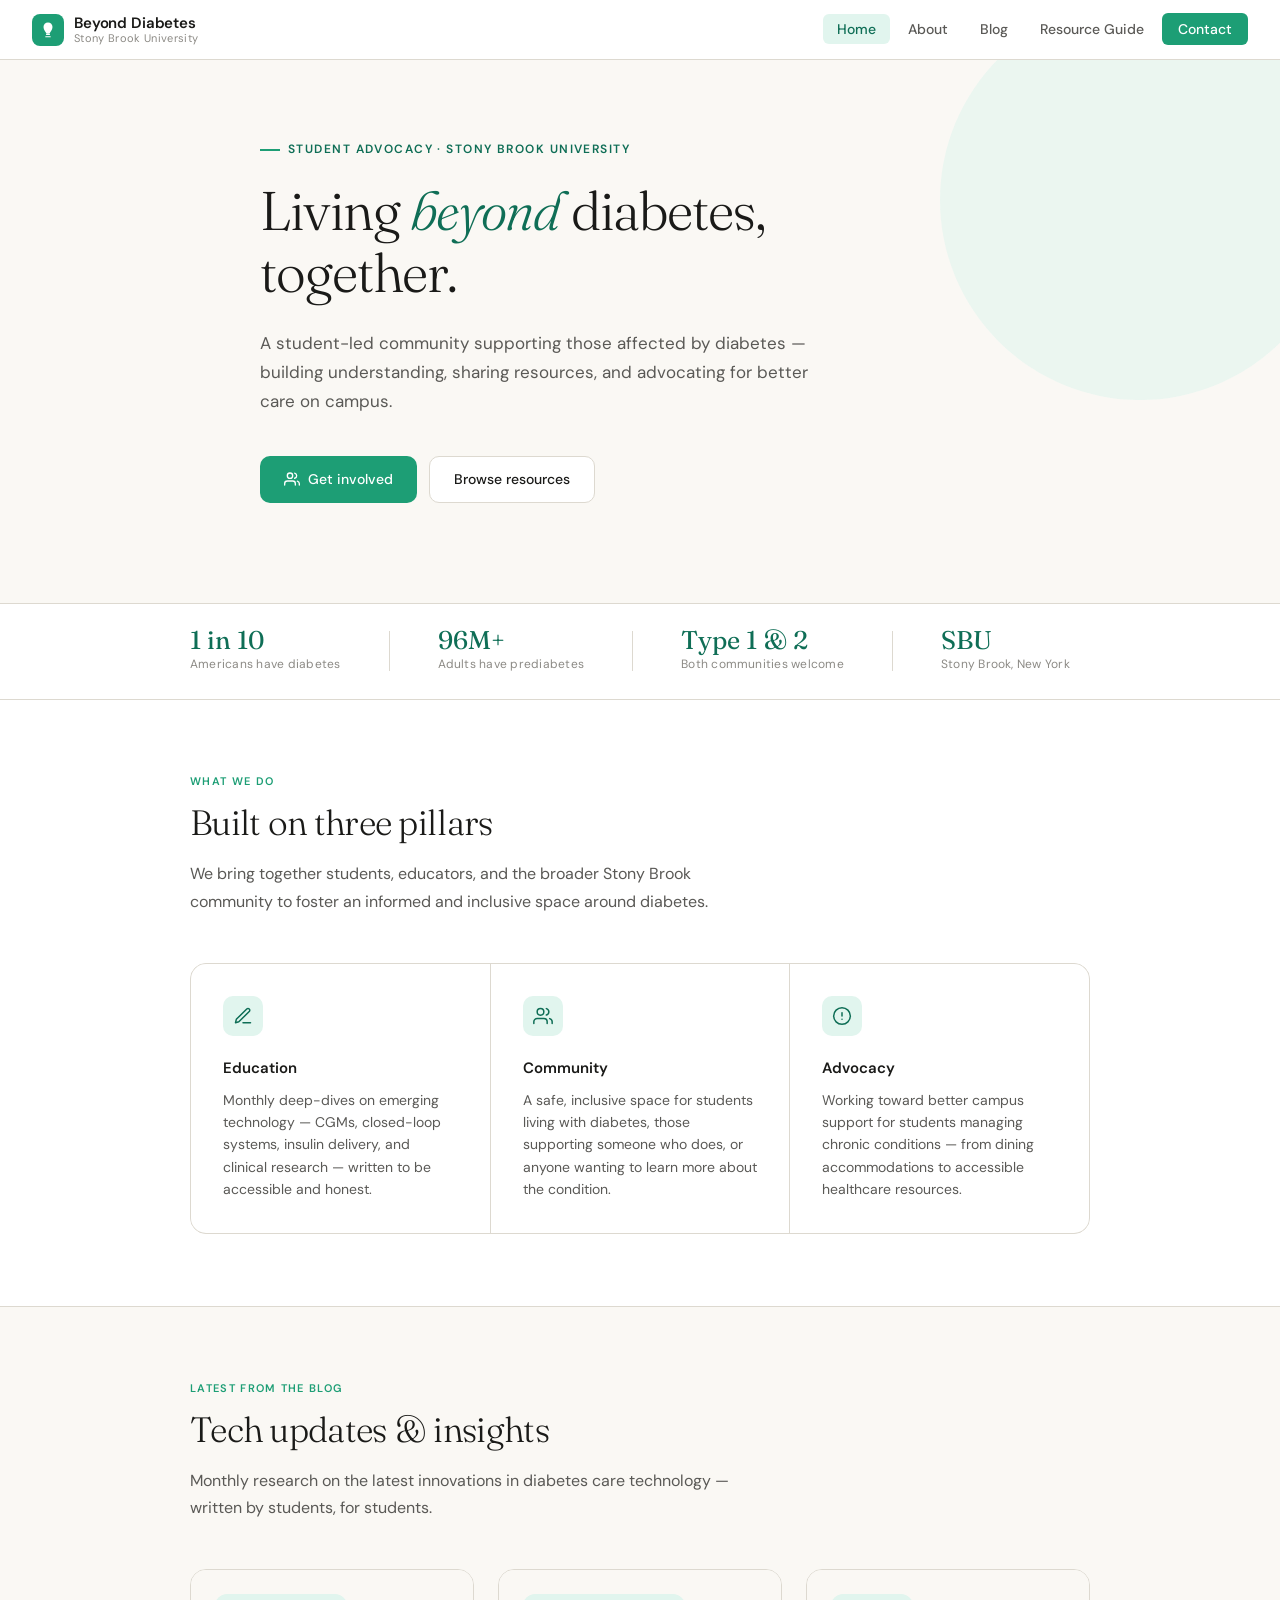
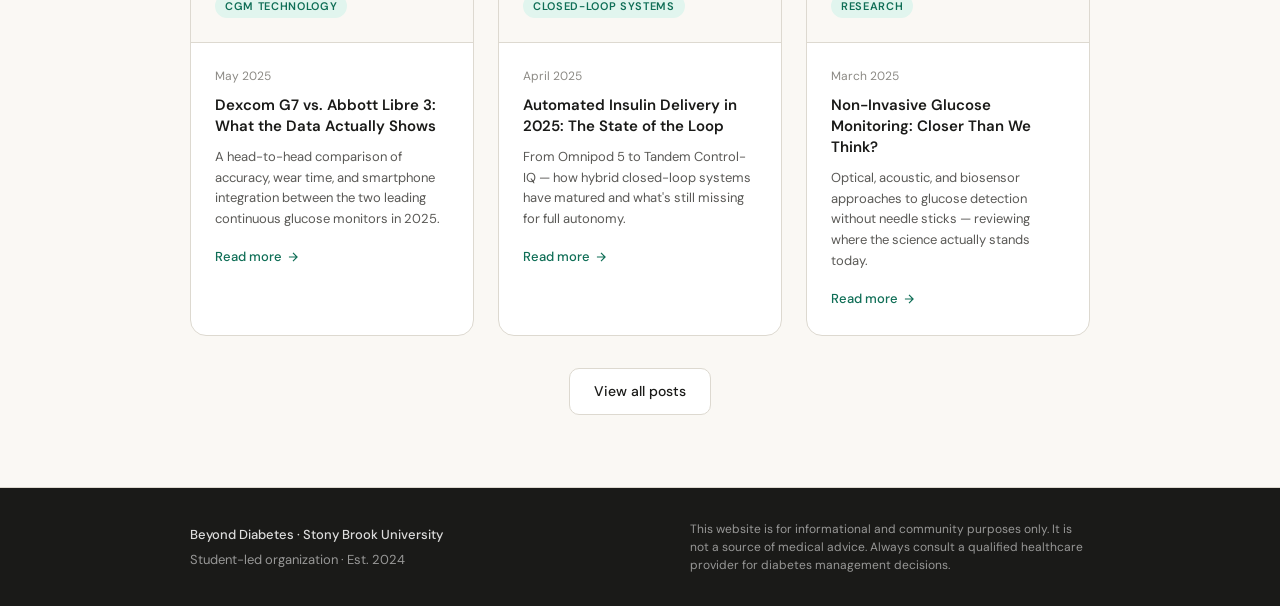
==== index.html @ b074a358 "Add files via upload" ====
<!DOCTYPE html>
<html lang="en">
<head>
<meta charset="UTF-8">
<meta name="viewport" content="width=device-width, initial-scale=1.0">
<title>Beyond Diabetes at Stony Brook University</title>
<link rel="preconnect" href="https://fonts.googleapis.com">
<link rel="preconnect" href="https://fonts.gstatic.com" crossorigin>
<link href="https://fonts.googleapis.com/css2?family=DM+Sans:ital,opsz,wght@0,9..40,300;0,9..40,400;0,9..40,500;0,9..40,600;1,9..40,300&family=Fraunces:ital,opsz,wght@0,9..144,300;0,9..144,400;1,9..144,300&display=swap" rel="stylesheet">
<style>
  *, *::before, *::after { box-sizing: border-box; margin: 0; padding: 0; }

  :root {
    --teal-50: #E1F5EE;
    --teal-100: #9FE1CB;
    --teal-200: #5DCAA5;
    --teal-400: #1D9E75;
    --teal-600: #0F6E56;
    --teal-800: #085041;
    --teal-900: #04342C;

    --sand-50: #FAF8F4;
    --sand-100: #F0EDE7;
    --sand-200: #DDD9D0;
    --sand-400: #B0A99C;
    --sand-700: #6B6660;

    --text-primary: #1A1A18;
    --text-secondary: #5A5956;
    --text-muted: #8C8A85;

    --white: #FFFFFF;
    --radius: 10px;
    --radius-lg: 16px;
  }

  html { scroll-behavior: smooth; }

  body {
    font-family: 'DM Sans', sans-serif;
    font-size: 16px;
    line-height: 1.65;
    color: var(--text-primary);
    background: var(--white);
    -webkit-font-smoothing: antialiased;
  }

  /* NAV */
  nav {
    position: sticky;
    top: 0;
    z-index: 100;
    background: rgba(255,255,255,0.96);
    backdrop-filter: blur(8px);
    border-bottom: 1px solid var(--sand-200);
    padding: 0 2rem;
    display: flex;
    align-items: center;
    justify-content: space-between;
    height: 60px;
  }

  .nav-brand {
    display: flex;
    align-items: center;
    gap: 10px;
    text-decoration: none;
    color: var(--text-primary);
  }

  .nav-logo {
    width: 32px;
    height: 32px;
    background: var(--teal-400);
    border-radius: 8px;
    display: flex;
    align-items: center;
    justify-content: center;
  }

  .nav-logo svg { width: 18px; height: 18px; fill: white; }

  .nav-name {
    font-size: 15px;
    font-weight: 600;
    letter-spacing: -0.01em;
    line-height: 1.2;
  }

  .nav-name span {
    display: block;
    font-size: 11px;
    font-weight: 400;
    color: var(--text-muted);
    letter-spacing: 0.03em;
  }

  .nav-links {
    display: flex;
    align-items: center;
    gap: 0.25rem;
    list-style: none;
  }

  .nav-links a {
    text-decoration: none;
    color: var(--text-secondary);
    font-size: 14px;
    font-weight: 500;
    padding: 6px 14px;
    border-radius: 6px;
    transition: all 0.15s;
  }

  .nav-links a:hover { background: var(--sand-100); color: var(--text-primary); }
  .nav-links a.active { color: var(--teal-600); background: var(--teal-50); }

  .nav-cta {
    background: var(--teal-400) !important;
    color: white !important;
    padding: 7px 16px !important;
  }
  .nav-cta:hover { background: var(--teal-600) !important; }

  /* PAGES */
  .page { display: none; }
  .page.active { display: block; }

  /* HERO */
  .hero {
    background: var(--sand-50);
    padding: 80px 2rem 100px;
    border-bottom: 1px solid var(--sand-200);
    position: relative;
    overflow: hidden;
  }

  .hero::before {
    content: '';
    position: absolute;
    top: -60px; right: -60px;
    width: 400px; height: 400px;
    background: var(--teal-50);
    border-radius: 50%;
    opacity: 0.6;
  }

  .hero-inner {
    max-width: 760px;
    margin: 0 auto;
    position: relative;
  }

  .hero-eyebrow {
    font-size: 12px;
    font-weight: 600;
    letter-spacing: 0.12em;
    text-transform: uppercase;
    color: var(--teal-600);
    margin-bottom: 1.25rem;
    display: flex;
    align-items: center;
    gap: 8px;
  }

  .hero-eyebrow::before {
    content: '';
    display: inline-block;
    width: 20px; height: 2px;
    background: var(--teal-400);
  }

  .hero h1 {
    font-family: 'Fraunces', serif;
    font-size: clamp(2.2rem, 5vw, 3.4rem);
    font-weight: 300;
    line-height: 1.15;
    letter-spacing: -0.02em;
    color: var(--text-primary);
    margin-bottom: 1.5rem;
  }

  .hero h1 em {
    font-style: italic;
    color: var(--teal-600);
  }

  .hero-desc {
    font-size: 17px;
    color: var(--text-secondary);
    max-width: 560px;
    line-height: 1.7;
    margin-bottom: 2.5rem;
  }

  .hero-actions {
    display: flex;
    gap: 12px;
    flex-wrap: wrap;
  }

  .btn {
    display: inline-flex;
    align-items: center;
    gap: 8px;
    padding: 11px 24px;
    border-radius: var(--radius);
    font-size: 14px;
    font-weight: 500;
    cursor: pointer;
    text-decoration: none;
    border: none;
    transition: all 0.15s;
    font-family: inherit;
  }

  .btn-primary {
    background: var(--teal-400);
    color: white;
  }
  .btn-primary:hover { background: var(--teal-600); }

  .btn-secondary {
    background: white;
    color: var(--text-primary);
    border: 1px solid var(--sand-200);
  }
  .btn-secondary:hover { border-color: var(--sand-400); }

  /* STATS BAR */
  .stats-bar {
    border-bottom: 1px solid var(--sand-200);
    padding: 1.5rem 2rem;
  }

  .stats-inner {
    max-width: 900px;
    margin: 0 auto;
    display: flex;
    gap: 3rem;
    align-items: center;
    flex-wrap: wrap;
  }

  .stat-item {}
  .stat-num {
    font-family: 'Fraunces', serif;
    font-size: 1.6rem;
    font-weight: 400;
    color: var(--teal-600);
    line-height: 1;
    margin-bottom: 2px;
  }
  .stat-label { font-size: 12px; color: var(--text-muted); letter-spacing: 0.02em; }

  .stats-divider { width: 1px; height: 40px; background: var(--sand-200); }

  /* SECTIONS */
  section { padding: 72px 2rem; }
  .section-inner { max-width: 900px; margin: 0 auto; }

  .section-label {
    font-size: 11px;
    font-weight: 600;
    letter-spacing: 0.12em;
    text-transform: uppercase;
    color: var(--teal-400);
    margin-bottom: 0.75rem;
  }

  .section-title {
    font-family: 'Fraunces', serif;
    font-size: clamp(1.6rem, 3.5vw, 2.2rem);
    font-weight: 300;
    line-height: 1.2;
    letter-spacing: -0.02em;
    margin-bottom: 1rem;
    color: var(--text-primary);
  }

  .section-desc {
    font-size: 16px;
    color: var(--text-secondary);
    max-width: 560px;
    line-height: 1.7;
    margin-bottom: 3rem;
  }

  /* MISSION CARDS */
  .pillars-grid {
    display: grid;
    grid-template-columns: repeat(auto-fit, minmax(240px, 1fr));
    gap: 1px;
    background: var(--sand-200);
    border: 1px solid var(--sand-200);
    border-radius: var(--radius-lg);
    overflow: hidden;
  }

  .pillar-card {
    background: white;
    padding: 2rem;
  }

  .pillar-icon {
    width: 40px; height: 40px;
    background: var(--teal-50);
    border-radius: 10px;
    display: flex; align-items: center; justify-content: center;
    margin-bottom: 1.25rem;
  }

  .pillar-icon svg { width: 20px; height: 20px; stroke: var(--teal-600); fill: none; stroke-width: 1.8; stroke-linecap: round; stroke-linejoin: round; }

  .pillar-title { font-weight: 600; font-size: 15px; margin-bottom: 0.5rem; }
  .pillar-desc { font-size: 14px; color: var(--text-secondary); line-height: 1.6; }

  /* BLOG SECTION */
  .blog-grid {
    display: grid;
    grid-template-columns: repeat(auto-fit, minmax(280px, 1fr));
    gap: 1.5rem;
  }

  .blog-card {
    background: white;
    border: 1px solid var(--sand-200);
    border-radius: var(--radius-lg);
    overflow: hidden;
    cursor: pointer;
    transition: border-color 0.15s, box-shadow 0.15s;
    text-decoration: none;
    color: inherit;
    display: block;
  }

  .blog-card:hover {
    border-color: var(--teal-200);
    box-shadow: 0 4px 20px rgba(15,110,86,0.08);
  }

  .blog-card-header {
    background: var(--sand-50);
    padding: 1.5rem;
    border-bottom: 1px solid var(--sand-200);
    display: flex;
    align-items: flex-start;
    gap: 12px;
  }

  .blog-tag {
    display: inline-block;
    font-size: 11px;
    font-weight: 600;
    letter-spacing: 0.06em;
    text-transform: uppercase;
    background: var(--teal-50);
    color: var(--teal-600);
    padding: 3px 10px;
    border-radius: 20px;
  }

  .blog-card-body { padding: 1.5rem; }
  .blog-date { font-size: 12px; color: var(--text-muted); margin-bottom: 0.5rem; }
  .blog-title { font-weight: 600; font-size: 15px; line-height: 1.4; margin-bottom: 0.6rem; }
  .blog-excerpt { font-size: 13px; color: var(--text-secondary); line-height: 1.6; }

  .blog-read-more {
    display: inline-flex;
    align-items: center;
    gap: 4px;
    font-size: 13px;
    font-weight: 500;
    color: var(--teal-600);
    margin-top: 1rem;
    text-decoration: none;
  }

  .blog-read-more svg { width: 14px; height: 14px; stroke: currentColor; fill: none; stroke-width: 2; transition: transform 0.15s; }
  .blog-card:hover .blog-read-more svg { transform: translateX(3px); }

  /* RESOURCE GUIDE */
  .guide-intro {
    background: var(--teal-50);
    border: 1px solid var(--teal-100);
    border-radius: var(--radius-lg);
    padding: 1.5rem 2rem;
    margin-bottom: 2.5rem;
    display: flex;
    align-items: flex-start;
    gap: 1rem;
  }

  .guide-intro-icon {
    width: 36px; height: 36px; flex-shrink: 0;
    background: var(--teal-400);
    border-radius: 8px;
    display: flex; align-items: center; justify-content: center;
  }
  .guide-intro-icon svg { width: 18px; height: 18px; stroke: white; fill: none; stroke-width: 2; stroke-linecap: round; stroke-linejoin: round; }

  .guide-intro p { font-size: 14px; color: var(--teal-800); line-height: 1.6; }
  .guide-intro strong { font-weight: 600; }

  .guide-category { margin-bottom: 3rem; }

  .guide-cat-header {
    display: flex;
    align-items: center;
    gap: 12px;
    margin-bottom: 1.25rem;
    padding-bottom: 0.75rem;
    border-bottom: 2px solid var(--sand-100);
  }

  .guide-cat-badge {
    font-size: 11px;
    font-weight: 700;
    letter-spacing: 0.1em;
    text-transform: uppercase;
    background: var(--text-primary);
    color: white;
    padding: 4px 12px;
    border-radius: 20px;
  }

  .guide-cat-title { font-size: 18px; font-weight: 600; }

  .guide-items {
    display: grid;
    grid-template-columns: repeat(auto-fit, minmax(260px, 1fr));
    gap: 1rem;
  }

  .guide-item {
    border: 1px solid var(--sand-200);
    border-radius: var(--radius-lg);
    padding: 1.25rem 1.5rem;
    background: white;
    transition: border-color 0.15s, box-shadow 0.15s;
  }

  .guide-item:hover {
    border-color: var(--teal-200);
    box-shadow: 0 2px 12px rgba(15,110,86,0.07);
  }

  .guide-item-brand {
    font-size: 11px;
    font-weight: 600;
    letter-spacing: 0.08em;
    text-transform: uppercase;
    color: var(--text-muted);
    margin-bottom: 4px;
  }

  .guide-item-model { font-weight: 600; font-size: 15px; margin-bottom: 0.5rem; }
  .guide-item-desc { font-size: 13px; color: var(--text-secondary); line-height: 1.6; margin-bottom: 1rem; }

  .guide-item-link {
    display: inline-flex;
    align-items: center;
    gap: 5px;
    font-size: 13px;
    font-weight: 500;
    color: var(--teal-600);
    text-decoration: none;
    border: 1px solid var(--teal-100);
    background: var(--teal-50);
    padding: 5px 12px;
    border-radius: 6px;
    transition: background 0.15s, border-color 0.15s;
  }

  .guide-item-link:hover { background: var(--teal-100); border-color: var(--teal-200); }
  .guide-item-link svg { width: 12px; height: 12px; stroke: currentColor; fill: none; stroke-width: 2.5; }

  /* ABOUT */
  .about-grid {
    display: grid;
    grid-template-columns: 1fr 1fr;
    gap: 4rem;
    align-items: start;
  }

  @media (max-width: 680px) {
    .about-grid { grid-template-columns: 1fr; gap: 2rem; }
    .stats-inner { gap: 1.5rem; }
    .stats-divider { display: none; }
    .nav-links { display: none; }
    .hero { padding: 48px 1.25rem 64px; }
    section { padding: 48px 1.25rem; }
  }

  .about-text p { font-size: 15px; color: var(--text-secondary); line-height: 1.75; margin-bottom: 1.25rem; }
  .about-text p:last-child { margin-bottom: 0; }

  .team-card {
    display: flex;
    align-items: center;
    gap: 14px;
    padding: 1rem 1.25rem;
    border: 1px solid var(--sand-200);
    border-radius: var(--radius);
    margin-bottom: 0.75rem;
    background: white;
  }

  .team-avatar {
    width: 42px; height: 42px; flex-shrink: 0;
    background: var(--teal-50);
    border-radius: 50%;
    display: flex; align-items: center; justify-content: center;
    font-weight: 600; font-size: 14px;
    color: var(--teal-600);
  }

  .team-name { font-weight: 600; font-size: 14px; }
  .team-role { font-size: 12px; color: var(--text-muted); }

  /* CONTACT */
  .contact-section { background: var(--sand-50); border-top: 1px solid var(--sand-200); }

  .contact-grid {
    display: grid;
    grid-template-columns: 1fr 1fr;
    gap: 4rem;
    align-items: start;
  }

  @media (max-width: 680px) { .contact-grid { grid-template-columns: 1fr; gap: 2rem; } }

  .contact-form-group { margin-bottom: 1rem; }
  .contact-label { display: block; font-size: 13px; font-weight: 500; margin-bottom: 6px; color: var(--text-secondary); }

  .contact-input, .contact-textarea {
    width: 100%;
    padding: 10px 14px;
    border: 1px solid var(--sand-200);
    border-radius: var(--radius);
    font-size: 14px;
    font-family: inherit;
    background: white;
    color: var(--text-primary);
    transition: border-color 0.15s;
    outline: none;
  }

  .contact-input:focus, .contact-textarea:focus { border-color: var(--teal-400); box-shadow: 0 0 0 3px rgba(29,158,117,0.1); }
  .contact-textarea { resize: vertical; min-height: 120px; line-height: 1.6; }

  .contact-info-item {
    display: flex;
    align-items: flex-start;
    gap: 12px;
    margin-bottom: 1.5rem;
  }

  .contact-info-icon {
    width: 36px; height: 36px; flex-shrink: 0;
    background: var(--teal-50);
    border-radius: 8px;
    display: flex; align-items: center; justify-content: center;
  }
  .contact-info-icon svg { width: 16px; height: 16px; stroke: var(--teal-600); fill: none; stroke-width: 2; stroke-linecap: round; stroke-linejoin: round; }

  .contact-info-label { font-size: 11px; font-weight: 600; letter-spacing: 0.06em; text-transform: uppercase; color: var(--text-muted); margin-bottom: 2px; }
  .contact-info-val { font-size: 14px; color: var(--text-primary); font-weight: 500; }

  /* FOOTER */
  footer {
    background: var(--text-primary);
    color: rgba(255,255,255,0.55);
    padding: 2rem;
    font-size: 13px;
  }

  .footer-inner {
    max-width: 900px;
    margin: 0 auto;
    display: flex;
    justify-content: space-between;
    align-items: center;
    flex-wrap: wrap;
    gap: 1rem;
  }

  .footer-brand { color: rgba(255,255,255,0.85); font-weight: 500; }
  .footer-disclaimer { font-size: 12px; max-width: 400px; line-height: 1.5; }

  /* BLOG POST VIEW */
  .blog-post-view { display: none; }
  .blog-post-view.active { display: block; }

  .post-header {
    background: var(--sand-50);
    padding: 60px 2rem;
    border-bottom: 1px solid var(--sand-200);
  }

  .post-header-inner { max-width: 760px; margin: 0 auto; }

  .post-back {
    display: inline-flex;
    align-items: center;
    gap: 6px;
    font-size: 13px;
    color: var(--text-muted);
    text-decoration: none;
    margin-bottom: 1.5rem;
    cursor: pointer;
    background: none;
    border: none;
    font-family: inherit;
  }
  .post-back:hover { color: var(--teal-600); }
  .post-back svg { width: 14px; height: 14px; stroke: currentColor; fill: none; stroke-width: 2; }

  .post-meta { display: flex; align-items: center; gap: 12px; margin-bottom: 1rem; flex-wrap: wrap; }

  .post-title {
    font-family: 'Fraunces', serif;
    font-size: clamp(1.8rem, 4vw, 2.6rem);
    font-weight: 300;
    line-height: 1.2;
    letter-spacing: -0.02em;
    margin-bottom: 1rem;
  }

  .post-author {
    font-size: 14px;
    color: var(--text-secondary);
  }

  .post-body {
    max-width: 760px;
    margin: 0 auto;
    padding: 3rem 2rem 5rem;
  }

  .post-body h2 {
    font-family: 'Fraunces', serif;
    font-size: 1.5rem;
    font-weight: 300;
    margin: 2.5rem 0 0.75rem;
    letter-spacing: -0.01em;
    color: var(--text-primary);
  }

  .post-body p {
    font-size: 16px;
    color: var(--text-secondary);
    line-height: 1.8;
    margin-bottom: 1.25rem;
  }

  .post-body ul {
    margin: 0 0 1.25rem 1.5rem;
  }

  .post-body li {
    font-size: 16px;
    color: var(--text-secondary);
    line-height: 1.8;
    margin-bottom: 0.4rem;
  }

  .post-callout {
    background: var(--teal-50);
    border-left: 3px solid var(--teal-400);
    border-radius: 0 var(--radius) var(--radius) 0;
    padding: 1rem 1.5rem;
    margin: 1.5rem 0;
    font-size: 15px;
    color: var(--teal-800);
    line-height: 1.65;
  }

  /* Utility */
  .sr-only { position: absolute; width: 1px; height: 1px; overflow: hidden; clip: rect(0,0,0,0); }
</style>
</head>
<body>

<nav>
  <a class="nav-brand" href="#" onclick="navigate('home')">
    <div class="nav-logo">
      <svg viewBox="0 0 24 24" xmlns="http://www.w3.org/2000/svg"><path d="M12 2C8.5 2 6 4.5 6 8c0 4 3 6 4 9h4c1-3 4-5 4-9 0-3.5-2.5-6-6-6z"/><path d="M9 21h6M10 18h4" style="fill:none;stroke:white;stroke-width:1.5;stroke-linecap:round"/></svg>
    </div>
    <div class="nav-name">
      Beyond Diabetes
      <span>Stony Brook University</span>
    </div>
  </a>
  <ul class="nav-links">
    <li><a href="#" onclick="navigate('home')" id="nav-home" class="active">Home</a></li>
    <li><a href="#" onclick="navigate('about')" id="nav-about">About</a></li>
    <li><a href="#" onclick="navigate('blog')" id="nav-blog">Blog</a></li>
    <li><a href="#" onclick="navigate('resources')" id="nav-resources">Resource Guide</a></li>
    <li><a href="#" onclick="navigate('contact')" id="nav-contact" class="nav-cta">Contact</a></li>
  </ul>
</nav>

<!-- HOME PAGE -->
<div id="page-home" class="page active">

  <div class="hero">
    <div class="hero-inner">
      <div class="hero-eyebrow">Student Advocacy · Stony Brook University</div>
      <h1>Living <em>beyond</em> diabetes,<br>together.</h1>
      <p class="hero-desc">A student-led community supporting those affected by diabetes — building understanding, sharing resources, and advocating for better care on campus.</p>
      <div class="hero-actions">
        <a class="btn btn-primary" href="#" onclick="navigate('about')">
          <svg width="16" height="16" viewBox="0 0 24 24" fill="none" stroke="currentColor" stroke-width="2" stroke-linecap="round" stroke-linejoin="round"><path d="M17 21v-2a4 4 0 0 0-4-4H5a4 4 0 0 0-4 4v2"/><circle cx="9" cy="7" r="4"/><path d="M23 21v-2a4 4 0 0 0-3-3.87"/><path d="M16 3.13a4 4 0 0 1 0 7.75"/></svg>
          Get involved
        </a>
        <a class="btn btn-secondary" href="#" onclick="navigate('resources')">
          Browse resources
        </a>
      </div>
    </div>
  </div>

  <div class="stats-bar">
    <div class="stats-inner">
      <div class="stat-item">
        <div class="stat-num">1 in 10</div>
        <div class="stat-label">Americans have diabetes</div>
      </div>
      <div class="stats-divider"></div>
      <div class="stat-item">
        <div class="stat-num">96M+</div>
        <div class="stat-label">Adults have prediabetes</div>
      </div>
      <div class="stats-divider"></div>
      <div class="stat-item">
        <div class="stat-num">Type 1 & 2</div>
        <div class="stat-label">Both communities welcome</div>
      </div>
      <div class="stats-divider"></div>
      <div class="stat-item">
        <div class="stat-num">SBU</div>
        <div class="stat-label">Stony Brook, New York</div>
      </div>
    </div>
  </div>

  <section>
    <div class="section-inner">
      <div class="section-label">What we do</div>
      <h2 class="section-title">Built on three pillars</h2>
      <p class="section-desc">We bring together students, educators, and the broader Stony Brook community to foster an informed and inclusive space around diabetes.</p>

      <div class="pillars-grid">
        <div class="pillar-card">
          <div class="pillar-icon">
            <svg viewBox="0 0 24 24"><path d="M12 20h9"/><path d="M16.5 3.5a2.121 2.121 0 013 3L7 19l-4 1 1-4L16.5 3.5z"/></svg>
          </div>
          <div class="pillar-title">Education</div>
          <div class="pillar-desc">Monthly deep-dives on emerging technology — CGMs, closed-loop systems, insulin delivery, and clinical research — written to be accessible and honest.</div>
        </div>
        <div class="pillar-card">
          <div class="pillar-icon">
            <svg viewBox="0 0 24 24"><path d="M17 21v-2a4 4 0 0 0-4-4H5a4 4 0 0 0-4 4v2"/><circle cx="9" cy="7" r="4"/><path d="M23 21v-2a4 4 0 0 0-3-3.87"/><path d="M16 3.13a4 4 0 0 1 0 7.75"/></svg>
          </div>
          <div class="pillar-title">Community</div>
          <div class="pillar-desc">A safe, inclusive space for students living with diabetes, those supporting someone who does, or anyone wanting to learn more about the condition.</div>
        </div>
        <div class="pillar-card">
          <div class="pillar-icon">
            <svg viewBox="0 0 24 24"><circle cx="12" cy="12" r="10"/><line x1="12" y1="8" x2="12" y2="12"/><line x1="12" y1="16" x2="12.01" y2="16"/></svg>
          </div>
          <div class="pillar-title">Advocacy</div>
          <div class="pillar-desc">Working toward better campus support for students managing chronic conditions — from dining accommodations to accessible healthcare resources.</div>
        </div>
      </div>
    </div>
  </section>

  <section style="background: var(--sand-50); border-top: 1px solid var(--sand-200); border-bottom: 1px solid var(--sand-200);">
    <div class="section-inner">
      <div class="section-label">Latest from the blog</div>
      <h2 class="section-title">Tech updates &amp; insights</h2>
      <p class="section-desc">Monthly research on the latest innovations in diabetes care technology — written by students, for students.</p>

      <div class="blog-grid">
        <a class="blog-card" href="#" onclick="openPost('post-1')">
          <div class="blog-card-header">
            <span class="blog-tag">CGM Technology</span>
          </div>
          <div class="blog-card-body">
            <div class="blog-date">May 2025</div>
            <div class="blog-title">Dexcom G7 vs. Abbott Libre 3: What the Data Actually Shows</div>
            <div class="blog-excerpt">A head-to-head comparison of accuracy, wear time, and smartphone integration between the two leading continuous glucose monitors in 2025.</div>
            <div class="blog-read-more">
              Read more
              <svg viewBox="0 0 24 24"><path d="M5 12h14M12 5l7 7-7 7"/></svg>
            </div>
          </div>
        </a>
        <a class="blog-card" href="#" onclick="openPost('post-2')">
          <div class="blog-card-header">
            <span class="blog-tag">Closed-Loop Systems</span>
          </div>
          <div class="blog-card-body">
            <div class="blog-date">April 2025</div>
            <div class="blog-title">Automated Insulin Delivery in 2025: The State of the Loop</div>
            <div class="blog-excerpt">From Omnipod 5 to Tandem Control-IQ — how hybrid closed-loop systems have matured and what's still missing for full autonomy.</div>
            <div class="blog-read-more">
              Read more
              <svg viewBox="0 0 24 24"><path d="M5 12h14M12 5l7 7-7 7"/></svg>
            </div>
          </div>
        </a>
        <a class="blog-card" href="#" onclick="openPost('post-3')">
          <div class="blog-card-header">
            <span class="blog-tag">Research</span>
          </div>
          <div class="blog-card-body">
            <div class="blog-date">March 2025</div>
            <div class="blog-title">Non-Invasive Glucose Monitoring: Closer Than We Think?</div>
            <div class="blog-excerpt">Optical, acoustic, and biosensor approaches to glucose detection without needle sticks — reviewing where the science actually stands today.</div>
            <div class="blog-read-more">
              Read more
              <svg viewBox="0 0 24 24"><path d="M5 12h14M12 5l7 7-7 7"/></svg>
            </div>
          </div>
        </a>
      </div>

      <div style="margin-top: 2rem; text-align: center;">
        <a class="btn btn-secondary" href="#" onclick="navigate('blog')">View all posts</a>
      </div>
    </div>
  </section>

</div>

<!-- ABOUT PAGE -->
<div id="page-about" class="page">
  <div class="hero" style="padding: 60px 2rem 72px;">
    <div class="hero-inner">
      <div class="hero-eyebrow">Our story</div>
      <h1>More than a club —<br>a <em>community</em>.</h1>
    </div>
  </div>
  <section>
    <div class="section-inner">
      <div class="about-grid">
        <div class="about-text">
          <div class="section-label">Mission</div>
          <h2 class="section-title" style="margin-bottom: 1.5rem;">Who we are</h2>
          <p>Beyond Diabetes at Stony Brook University is a student-led organization that creates an inclusive and educational community for students affected by diabetes, as well as those interested in understanding and supporting individuals living with the condition.</p>
          <p>We believe that managing a chronic condition shouldn't mean navigating it alone. Our organization bridges the gap between medical complexity and daily student life — offering peer support, educational programming, and a resource network built specifically for the Stony Brook community.</p>
          <p>Our Digital Infrastructure team publishes monthly research on advancements in diabetes technology — from continuous glucose monitors and insulin pumps to closed-loop systems and emerging non-invasive solutions — to keep our members informed about the tools that may meaningfully affect their lives.</p>
        </div>
        <div>
          <div class="section-label" style="margin-bottom: 1rem;">Leadership</div>
          <div class="team-card">
            <div class="team-avatar">BD</div>
            <div>
              <div class="team-name">Executive Board</div>
              <div class="team-role">President · Vice President · Secretary</div>
            </div>
          </div>
          <div class="team-card">
            <div class="team-avatar" style="background: var(--sand-100); color: var(--text-primary);">OC</div>
            <div>
              <div class="team-name">Outreach & Events</div>
              <div class="team-role">Campus programs, awareness campaigns</div>
            </div>
          </div>
          <div class="team-card">
            <div class="team-avatar" style="background: var(--teal-50); color: var(--teal-600);">DI</div>
            <div>
              <div class="team-name">Digital Infrastructure</div>
              <div class="team-role">Website, tech research, monthly blog</div>
            </div>
          </div>
          <div class="team-card">
            <div class="team-avatar" style="background: var(--sand-100); color: var(--text-primary);">AD</div>
            <div>
              <div class="team-name">Advocacy & Policy</div>
              <div class="team-role">Campus health, accessibility, ADA resources</div>
            </div>
          </div>

          <div style="margin-top: 2rem; padding: 1.25rem 1.5rem; background: var(--teal-50); border-radius: var(--radius-lg); border: 1px solid var(--teal-100);">
            <div style="font-weight: 600; font-size: 14px; color: var(--teal-800); margin-bottom: 0.5rem;">Want to join us?</div>
            <p style="font-size: 13px; color: var(--teal-700); line-height: 1.6; margin-bottom: 1rem;">We're open to all students regardless of diabetes status. Find us on SB Engage or reach out directly.</p>
            <a class="btn btn-primary" href="#" onclick="navigate('contact')" style="font-size: 13px; padding: 8px 18px;">Get in touch</a>
          </div>
        </div>
      </div>
    </div>
  </section>
</div>

<!-- BLOG PAGE -->
<div id="page-blog" class="page">
  <div id="blog-list-view">
    <div class="hero" style="padding: 60px 2rem 72px;">
      <div class="hero-inner">
        <div class="hero-eyebrow">Digital Infrastructure · Monthly Research</div>
        <h1>Technology &amp; <em>innovation</em><br>in diabetes care.</h1>
        <p class="hero-desc">In-depth coverage of the devices, software, and science shaping modern diabetes management — published monthly.</p>
      </div>
    </div>
    <section>
      <div class="section-inner">
        <div class="blog-grid" id="full-blog-grid">
          <a class="blog-card" href="#" onclick="openPost('post-1')">
            <div class="blog-card-header"><span class="blog-tag">CGM Technology</span></div>
            <div class="blog-card-body">
              <div class="blog-date">May 2025</div>
              <div class="blog-title">Dexcom G7 vs. Abbott Libre 3: What the Data Actually Shows</div>
              <div class="blog-excerpt">A head-to-head comparison of accuracy, wear time, and smartphone integration between the two leading continuous glucose monitors in 2025.</div>
              <div class="blog-read-more">Read more <svg viewBox="0 0 24 24"><path d="M5 12h14M12 5l7 7-7 7"/></svg></div>
            </div>
          </a>
          <a class="blog-card" href="#" onclick="openPost('post-2')">
            <div class="blog-card-header"><span class="blog-tag">Closed-Loop Systems</span></div>
            <div class="blog-card-body">
              <div class="blog-date">April 2025</div>
              <div class="blog-title">Automated Insulin Delivery in 2025: The State of the Loop</div>
              <div class="blog-excerpt">From Omnipod 5 to Tandem Control-IQ — how hybrid closed-loop systems have matured and what's still missing for full autonomy.</div>
              <div class="blog-read-more">Read more <svg viewBox="0 0 24 24"><path d="M5 12h14M12 5l7 7-7 7"/></svg></div>
            </div>
          </a>
          <a class="blog-card" href="#" onclick="openPost('post-3')">
            <div class="blog-card-header"><span class="blog-tag">Research</span></div>
            <div class="blog-card-body">
              <div class="blog-date">March 2025</div>
              <div class="blog-title">Non-Invasive Glucose Monitoring: Closer Than We Think?</div>
              <div class="blog-excerpt">Optical, acoustic, and biosensor approaches to glucose detection without needle sticks — reviewing where the science actually stands today.</div>
              <div class="blog-read-more">Read more <svg viewBox="0 0 24 24"><path d="M5 12h14M12 5l7 7-7 7"/></svg></div>
            </div>
          </a>
          <a class="blog-card" href="#" onclick="openPost('post-4')">
            <div class="blog-card-header"><span class="blog-tag">Insulin Delivery</span></div>
            <div class="blog-card-body">
              <div class="blog-date">February 2025</div>
              <div class="blog-title">Smart Insulin Pens: A Bridge to Better Management</div>
              <div class="blog-excerpt">Connected pens from NovoPen and InPen are bringing data-driven dosing to people not on pumps. We explore whether the promise matches reality.</div>
              <div class="blog-read-more">Read more <svg viewBox="0 0 24 24"><path d="M5 12h14M12 5l7 7-7 7"/></svg></div>
            </div>
          </a>
        </div>
      </div>
    </section>
  </div>

  <!-- BLOG POST: post-1 -->
  <div id="blog-post-view" class="blog-post-view">
    <div class="post-header">
      <div class="post-header-inner">
        <button class="post-back" onclick="closePost()">
          <svg viewBox="0 0 24 24"><path d="M19 12H5M12 5l-7 7 7 7"/></svg>
          Back to blog
        </button>
        <div class="post-meta">
          <span class="blog-tag" id="post-tag">CGM Technology</span>
          <span style="font-size: 12px; color: var(--text-muted);" id="post-date">May 2025</span>
        </div>
        <h1 class="post-title" id="post-title">Dexcom G7 vs. Abbott Libre 3: What the Data Actually Shows</h1>
        <div class="post-author">By Beyond Diabetes · Digital Infrastructure Team</div>
      </div>
    </div>
    <div class="post-body" id="post-body"></div>
  </div>
</div>

<!-- RESOURCES PAGE -->
<div id="page-resources" class="page">
  <div class="hero" style="padding: 60px 2rem 72px;">
    <div class="hero-inner">
      <div class="hero-eyebrow">Device &amp; Care Guide</div>
      <h1>Find the right <em>tools</em><br>for your care.</h1>
      <p class="hero-desc">A curated reference for students navigating CGMs, insulin pumps, and connected pen systems — with links to manufacturer resources.</p>
    </div>
  </div>

  <section>
    <div class="section-inner">

      <div class="guide-intro">
        <div class="guide-intro-icon">
          <svg viewBox="0 0 24 24"><circle cx="12" cy="12" r="10"/><line x1="12" y1="8" x2="12" y2="12"/><line x1="12" y1="16" x2="12.01" y2="16"/></svg>
        </div>
        <p><strong>Heads up:</strong> This guide is for educational reference only. Always consult your endocrinologist or diabetes care team before changing devices or management approaches. Insurance coverage and device availability vary.</p>
      </div>

      <!-- CGMs -->
      <div class="guide-category">
        <div class="guide-cat-header">
          <span class="guide-cat-badge">CGM</span>
          <span class="guide-cat-title">Continuous Glucose Monitors</span>
        </div>
        <div class="guide-items">
          <div class="guide-item">
            <div class="guide-item-brand">Dexcom</div>
            <div class="guide-item-model">G7</div>
            <div class="guide-item-desc">10-day wear, 30-minute warm-up, fully disposable all-in-one sensor/transmitter. Real-time readings on iOS/Android and Apple Watch. MARD ~8.2%.</div>
            <a class="guide-item-link" href="https://www.dexcom.com/g7" target="_blank">Visit site <svg viewBox="0 0 24 24"><path d="M18 13v6a2 2 0 01-2 2H5a2 2 0 01-2-2V8a2 2 0 012-2h6"/><polyline points="15 3 21 3 21 9"/><line x1="10" y1="14" x2="21" y2="3"/></svg></a>
          </div>
          <div class="guide-item">
            <div class="guide-item-brand">Abbott</div>
            <div class="guide-item-model">FreeStyle Libre 3</div>
            <div class="guide-item-desc">14-day wear, no fingerstick calibration required, 1-minute sensor warm-up. World's smallest CGM at time of launch. Real-time glucose every minute.</div>
            <a class="guide-item-link" href="https://www.freestyle.abbott/us-en/freestyle-libre-3.html" target="_blank">Visit site <svg viewBox="0 0 24 24"><path d="M18 13v6a2 2 0 01-2 2H5a2 2 0 01-2-2V8a2 2 0 012-2h6"/><polyline points="15 3 21 3 21 9"/><line x1="10" y1="14" x2="21" y2="3"/></svg></a>
          </div>
          <div class="guide-item">
            <div class="guide-item-brand">Medtronic</div>
            <div class="guide-item-model">Guardian 4</div>
            <div class="guide-item-desc">7-day wear, calibration-free, designed to integrate directly with Medtronic's MiniMed 780G pump for closed-loop automation.</div>
            <a class="guide-item-link" href="https://www.medtronicdiabetes.com/products/guardian-4-sensor" target="_blank">Visit site <svg viewBox="0 0 24 24"><path d="M18 13v6a2 2 0 01-2 2H5a2 2 0 01-2-2V8a2 2 0 012-2h6"/><polyline points="15 3 21 3 21 9"/><line x1="10" y1="14" x2="21" y2="3"/></svg></a>
          </div>
          <div class="guide-item">
            <div class="guide-item-brand">Dexcom</div>
            <div class="guide-item-model">Stelo (OTC)</div>
            <div class="guide-item-desc">First FDA-cleared OTC CGM for adults without insulin. 15-day wear. Available without a prescription — a major step for broader diabetes monitoring access.</div>
            <a class="guide-item-link" href="https://www.dexcom.com/stelo" target="_blank">Visit site <svg viewBox="0 0 24 24"><path d="M18 13v6a2 2 0 01-2 2H5a2 2 0 01-2-2V8a2 2 0 012-2h6"/><polyline points="15 3 21 3 21 9"/><line x1="10" y1="14" x2="21" y2="3"/></svg></a>
          </div>
        </div>
      </div>

      <!-- Pumps -->
      <div class="guide-category">
        <div class="guide-cat-header">
          <span class="guide-cat-badge" style="background: var(--teal-800);">Pumps</span>
          <span class="guide-cat-title">Insulin Pumps &amp; Automated Delivery</span>
        </div>
        <div class="guide-items">
          <div class="guide-item">
            <div class="guide-item-brand">Insulet</div>
            <div class="guide-item-model">Omnipod 5</div>
            <div class="guide-item-desc">Tubeless patch pump with SmartAdjust algorithm for automated insulin delivery. Pairs with Dexcom G6/G7. FDA-cleared hybrid closed-loop for Type 1.</div>
            <a class="guide-item-link" href="https://www.omnipod.com/omnipod-5-system" target="_blank">Visit site <svg viewBox="0 0 24 24"><path d="M18 13v6a2 2 0 01-2 2H5a2 2 0 01-2-2V8a2 2 0 012-2h6"/><polyline points="15 3 21 3 21 9"/><line x1="10" y1="14" x2="21" y2="3"/></svg></a>
          </div>
          <div class="guide-item">
            <div class="guide-item-brand">Tandem</div>
            <div class="guide-item-model">t:slim X2 with Control-IQ</div>
            <div class="guide-item-desc">Tubed pump with predictive low glucose suspend and automated correction boluses. Pairs with Dexcom G6 or G7. Remotely updatable via software.</div>
            <a class="guide-item-link" href="https://www.tandemdiabetes.com/products/t-slim-x2-insulin-pump" target="_blank">Visit site <svg viewBox="0 0 24 24"><path d="M18 13v6a2 2 0 01-2 2H5a2 2 0 01-2-2V8a2 2 0 012-2h6"/><polyline points="15 3 21 3 21 9"/><line x1="10" y1="14" x2="21" y2="3"/></svg></a>
          </div>
          <div class="guide-item">
            <div class="guide-item-brand">Medtronic</div>
            <div class="guide-item-model">MiniMed 780G</div>
            <div class="guide-item-desc">Advanced hybrid closed-loop with auto-correction boluses every 5 minutes. Pairs with Guardian 4 CGM. Targets a glucose level set by the user.</div>
            <a class="guide-item-link" href="https://www.medtronicdiabetes.com/products/minimed-780g-insulin-pump-system" target="_blank">Visit site <svg viewBox="0 0 24 24"><path d="M18 13v6a2 2 0 01-2 2H5a2 2 0 01-2-2V8a2 2 0 012-2h6"/><polyline points="15 3 21 3 21 9"/><line x1="10" y1="14" x2="21" y2="3"/></svg></a>
          </div>
        </div>
      </div>

      <!-- Smart Pens -->
      <div class="guide-category">
        <div class="guide-cat-header">
          <span class="guide-cat-badge" style="background: var(--sand-700);">Smart Pens</span>
          <span class="guide-cat-title">Connected Insulin Pens</span>
        </div>
        <div class="guide-items">
          <div class="guide-item">
            <div class="guide-item-brand">Novo Nordisk</div>
            <div class="guide-item-model">NovoPen 6</div>
            <div class="guide-item-desc">Reusable connected insulin pen that automatically records dose time and amount. Data syncs to diabetes management apps. Works with Dexcom CGM data.</div>
            <a class="guide-item-link" href="https://www.novonordisk.com/patients/diabetes-care/insulins/novopen.html" target="_blank">Visit site <svg viewBox="0 0 24 24"><path d="M18 13v6a2 2 0 01-2 2H5a2 2 0 01-2-2V8a2 2 0 012-2h6"/><polyline points="15 3 21 3 21 9"/><line x1="10" y1="14" x2="21" y2="3"/></svg></a>
          </div>
          <div class="guide-item">
            <div class="guide-item-brand">Medtronic</div>
            <div class="guide-item-model">InPen</div>
            <div class="guide-item-desc">Smart reusable pen with bolus calculator app. Tracks doses, temperature, and timing. Integrates with Dexcom and Abbott CGM data for recommended dosing support.</div>
            <a class="guide-item-link" href="https://www.inpen.com" target="_blank">Visit site <svg viewBox="0 0 24 24"><path d="M18 13v6a2 2 0 01-2 2H5a2 2 0 01-2-2V8a2 2 0 012-2h6"/><polyline points="15 3 21 3 21 9"/><line x1="10" y1="14" x2="21" y2="3"/></svg></a>
          </div>
        </div>
      </div>

      <!-- Support Resources -->
      <div class="guide-category">
        <div class="guide-cat-header">
          <span class="guide-cat-badge" style="background: var(--teal-400);">Support</span>
          <span class="guide-cat-title">Organizations &amp; Advocacy</span>
        </div>
        <div class="guide-items">
          <div class="guide-item">
            <div class="guide-item-brand">Non-Profit</div>
            <div class="guide-item-model">American Diabetes Association</div>
            <div class="guide-item-desc">Standards of care, advocacy, research funding, and a national helpline. Comprehensive resources for Type 1, Type 2, and gestational diabetes.</div>
            <a class="guide-item-link" href="https://diabetes.org" target="_blank">Visit site <svg viewBox="0 0 24 24"><path d="M18 13v6a2 2 0 01-2 2H5a2 2 0 01-2-2V8a2 2 0 012-2h6"/><polyline points="15 3 21 3 21 9"/><line x1="10" y1="14" x2="21" y2="3"/></svg></a>
          </div>
          <div class="guide-item">
            <div class="guide-item-brand">Non-Profit</div>
            <div class="guide-item-model">JDRF (Breakthrough T1D)</div>
            <div class="guide-item-desc">Leading Type 1 diabetes research funder. Resources for newly diagnosed individuals, advocacy for insulin pricing reform, and clinical trial matching.</div>
            <a class="guide-item-link" href="https://www.breakthrought1d.org" target="_blank">Visit site <svg viewBox="0 0 24 24"><path d="M18 13v6a2 2 0 01-2 2H5a2 2 0 01-2-2V8a2 2 0 012-2h6"/><polyline points="15 3 21 3 21 9"/><line x1="10" y1="14" x2="21" y2="3"/></svg></a>
          </div>
          <div class="guide-item">
            <div class="guide-item-brand">Stony Brook</div>
            <div class="guide-item-model">Student Health Services</div>
            <div class="guide-item-desc">On-campus health resources for managing chronic conditions. Includes pharmacy, primary care, and referrals to endocrinology through Stony Brook Medicine.</div>
            <a class="guide-item-link" href="https://studentaffairs.stonybrook.edu/shs/" target="_blank">Visit site <svg viewBox="0 0 24 24"><path d="M18 13v6a2 2 0 01-2 2H5a2 2 0 01-2-2V8a2 2 0 012-2h6"/><polyline points="15 3 21 3 21 9"/><line x1="10" y1="14" x2="21" y2="3"/></svg></a>
          </div>
        </div>
      </div>

    </div>
  </section>
</div>

<!-- CONTACT PAGE -->
<div id="page-contact" class="page">
  <div class="hero" style="padding: 60px 2rem 72px;">
    <div class="hero-inner">
      <div class="hero-eyebrow">Get in touch</div>
      <h1>We'd love to <em>hear</em><br>from you.</h1>
    </div>
  </div>
  <section class="contact-section">
    <div class="section-inner">
      <div class="contact-grid">
        <div>
          <div class="section-label" style="margin-bottom: 1.5rem;">Send a message</div>
          <div class="contact-form-group">
            <label class="contact-label">Name</label>
            <input type="text" class="contact-input" placeholder="Your full name">
          </div>
          <div class="contact-form-group">
            <label class="contact-label">Email</label>
            <input type="email" class="contact-input" placeholder="you@stonybrook.edu">
          </div>
          <div class="contact-form-group">
            <label class="contact-label">Subject</label>
            <input type="text" class="contact-input" placeholder="How can we help?">
          </div>
          <div class="contact-form-group">
            <label class="contact-label">Message</label>
            <textarea class="contact-textarea" placeholder="Tell us what's on your mind..."></textarea>
          </div>
          <button class="btn btn-primary" style="width: 100%; justify-content: center; margin-top: 0.5rem;">
            Send message
          </button>
        </div>
        <div>
          <div class="section-label" style="margin-bottom: 1.5rem;">Other ways to reach us</div>
          <div class="contact-info-item">
            <div class="contact-info-icon">
              <svg viewBox="0 0 24 24"><path d="M4 4h16c1.1 0 2 .9 2 2v12c0 1.1-.9 2-2 2H4c-1.1 0-2-.9-2-2V6c0-1.1.9-2 2-2z"/><polyline points="22,6 12,13 2,6"/></svg>
            </div>
            <div>
              <div class="contact-info-label">Email</div>
              <div class="contact-info-val">beyonddiabetes@stonybrook.edu</div>
            </div>
          </div>
          <div class="contact-info-item">
            <div class="contact-info-icon">
              <svg viewBox="0 0 24 24"><path d="M21 2H3v16h5v4l4-4h5l4-4V2z"/><line x1="9" y1="9" x2="9" y2="9"/><line x1="12" y1="9" x2="12" y2="9"/><line x1="15" y1="9" x2="15" y2="9"/></svg>
            </div>
            <div>
              <div class="contact-info-label">SB Engage</div>
              <div class="contact-info-val">Find us on SB Engage to join</div>
            </div>
          </div>
          <div class="contact-info-item">
            <div class="contact-info-icon">
              <svg viewBox="0 0 24 24"><path d="M21 10c0 7-9 13-9 13s-9-6-9-13a9 9 0 0118 0z"/><circle cx="12" cy="10" r="3"/></svg>
            </div>
            <div>
              <div class="contact-info-label">Location</div>
              <div class="contact-info-val">Stony Brook University, NY 11794</div>
            </div>
          </div>

          <div style="margin-top: 2rem; padding: 1.25rem 1.5rem; border: 1px solid var(--sand-200); border-radius: var(--radius-lg);">
            <div style="font-weight: 600; font-size: 14px; margin-bottom: 0.5rem;">Open to all students</div>
            <p style="font-size: 13px; color: var(--text-secondary); line-height: 1.65;">You don't need to have diabetes to join. We welcome anyone interested in learning, supporting others, or contributing to our advocacy work.</p>
          </div>
        </div>
      </div>
    </div>
  </section>
</div>

<footer>
  <div class="footer-inner">
    <div>
      <div class="footer-brand">Beyond Diabetes · Stony Brook University</div>
      <div style="margin-top: 4px;">Student-led organization · Est. 2024</div>
    </div>
    <div class="footer-disclaimer">This website is for informational and community purposes only. It is not a source of medical advice. Always consult a qualified healthcare provider for diabetes management decisions.</div>
  </div>
</footer>

<script>
const posts = {
  'post-1': {
    tag: 'CGM Technology',
    date: 'May 2025',
    title: 'Dexcom G7 vs. Abbott Libre 3: What the Data Actually Shows',
    body: `
      <p>Continuous glucose monitors have become a cornerstone of modern Type 1 management and are increasingly used by those with Type 2 as well. In 2025, the two most widely used consumer CGMs remain the Dexcom G7 and the Abbott FreeStyle Libre 3 — but comparing them requires looking past marketing claims at what independent clinical data actually shows.</p>
      <h2>Accuracy</h2>
      <p>Mean Absolute Relative Difference (MARD) is the primary clinical benchmark for CGM accuracy. A lower MARD means readings that better match venous blood glucose. The G7 has published MARD values around 8.2%, while the Libre 3 has reported approximately 7.9% in its pivotal trial — statistically comparable, and both well below the FDA's 10% benchmark for CGM approval.</p>
      <div class="post-callout">What MARD doesn't capture: how often a sensor fails during the wear period, lag time in rapidly changing glucose scenarios, and accuracy during hypoglycemia. These are areas where real-world data can differ significantly from controlled trial outcomes.</div>
      <h2>Wear time &amp; design</h2>
      <p>The G7 offers a 10-day wear period with a fully disposable transmitter/sensor combo — no separate transmitter to charge or swap. Its form factor is small and the new "grace period" feature allows a replacement sensor to be pre-soaked while the current one is still active. The Libre 3 extends wear to 14 days and is the world's smallest CGM, making it particularly discrete on the arm.</p>
      <h2>Smartphone integration</h2>
      <p>Both devices offer real-time readings on iOS and Android. The G7 supports Apple Watch natively without needing a phone present, which is a meaningful advantage for active users. The Libre 3 now offers real-time streaming after earlier versions required a scan — a major improvement for their platform.</p>
      <h2>Bottom line</h2>
      <p>For most users, the choice between G7 and Libre 3 will come down to insurance coverage, desired wear time, and whether pump integration is needed. Users pairing with an Omnipod 5 or Tandem t:slim will need the Dexcom; the Libre 3 integrates with its own ecosystem and some Abbott-partnered systems.</p>
    `
  },
  'post-2': {
    tag: 'Closed-Loop Systems',
    date: 'April 2025',
    title: 'Automated Insulin Delivery in 2025: The State of the Loop',
    body: `
      <p>Hybrid closed-loop systems — sometimes called "the loop" or AID (Automated Insulin Delivery) — have matured dramatically over the past five years. What was once a DIY movement among technically inclined patients is now the standard of care recommendation for many Type 1 individuals. Here's where things stand.</p>
      <h2>What "hybrid closed-loop" means</h2>
      <p>A fully closed-loop system would manage glucose entirely autonomously — no manual boluses, no carb counting. We're not there yet. "Hybrid" means the system automates basal insulin delivery and correction boluses, but still requires the user to announce meals. The "hybrid" qualifier is important context when reading device claims.</p>
      <h2>The current leaders</h2>
      <p>The Omnipod 5 and Tandem t:slim X2 with Control-IQ remain the two primary FDA-cleared AID options in the US. The Omnipod 5's tubeless design gives it a distinct ergonomic advantage, particularly for children and active adults. Tandem's Control-IQ technology runs a predictive algorithm that is updatable via software — users received the latest improvements via a download, not a device replacement.</p>
      <div class="post-callout">The Medtronic MiniMed 780G has FDA clearance and brings auto-correction boluses every 5 minutes — a more aggressive automation model than some competitors. Its real-world A1c data in European markets has been compelling, though it remains under-utilized in the US due to Medtronic's overall market share decline.</div>
      <h2>What's still missing</h2>
      <p>Meal announcement remains the biggest friction point. Research into "fully automated" systems using dual-hormone approaches (insulin + glucagon or pramlintide) is ongoing, but no fully closed-loop single-hormone system has reached broad clinical approval. Speed of insulin action is also a ceiling — faster analogs like Fiasp are helping, but physics limits how reactive any subcutaneous delivery system can be.</p>
      <h2>The DIY community</h2>
      <p>Systems like Loop (iOS), AAPS (Android), and OpenAPS continue to be used by a dedicated community. They often offer more configurability than commercial options and have in some cases driven features that commercial devices later adopted. They remain unregulated and require significant technical investment, but for the right person, they represent the cutting edge of AID.</p>
    `
  },
  'post-3': {
    tag: 'Research',
    date: 'March 2025',
    title: 'Non-Invasive Glucose Monitoring: Closer Than We Think?',
    body: `
      <p>The promise of a glucose monitor that requires no needle, no sensor, and no calibration has driven billions of research dollars over the past two decades. It has also produced a graveyard of failed companies. But in 2025, renewed interest — and more rigorous science — is prompting a second look.</p>
      <h2>Why it's hard</h2>
      <p>Glucose is present in interstitial fluid, blood, saliva, and sweat — but at concentrations that are difficult to isolate from background biological noise using non-invasive sensing. Spectroscopic approaches must distinguish glucose's molecular signature from thousands of other compounds, all through skin that varies in thickness, hydration, and pigmentation across individuals and even within the same person across days.</p>
      <div class="post-callout">Apple has reportedly invested heavily in optical glucose monitoring research for the Apple Watch. Leaks and SEC filings have suggested the technology may be approaching consumer readiness, though regulatory clearance remains a significant hurdle. Independent verification of their claimed accuracy is still unavailable.</div>
      <h2>Optical approaches</h2>
      <p>Near-infrared (NIR) and mid-infrared (MIR) spectroscopy use light absorption patterns to infer glucose concentration. Samsung, Rockley Photonics, and several startups are pursuing this path. Early clinical data is promising in controlled conditions but accuracy under real-world variation remains problematic. Calibration drift is a significant unsolved challenge.</p>
      <h2>Acoustic &amp; other modalities</h2>
      <p>Photoacoustic spectroscopy — which uses pulsed light to generate ultrasonic waves that can be measured — has shown some of the best non-invasive accuracy data in recent literature. Companies like GlucoLight and academic groups at MIT and Cambridge have published results suggesting MARD values in the 10-15% range, which is still above current CGM benchmarks but represents significant progress.</p>
      <h2>Realistic timeline</h2>
      <p>Most experts in the field believe a regulatory-cleared, clinically accurate non-invasive glucose monitor is 3-7 years away at minimum. The FDA's clearance bar for CGMs is high, and non-invasive devices face even greater scrutiny given their history of overpromising. The technology is advancing, but tempering expectations remains appropriate.</p>
    `
  },
  'post-4': {
    tag: 'Insulin Delivery',
    date: 'February 2025',
    title: 'Smart Insulin Pens: A Bridge to Better Management',
    body: `
      <p>For the majority of people managing insulin-dependent diabetes worldwide, pumps remain inaccessible due to cost, availability, or preference. Smart insulin pens represent a meaningful middle ground — bringing data logging and dosing intelligence to a familiar form factor without the upfront cost or commitment of an insulin pump.</p>
      <h2>What makes a pen "smart"</h2>
      <p>The core feature is automatic dose logging: time, units, and insulin type are recorded and transmitted to an app without manual entry. This alone eliminates a common source of management error — forgotten doses or duplicate dosing. The NovoPen 6 accomplishes this passively through Bluetooth; users simply inject and the data appears in the app.</p>
      <h2>InPen's bolus calculator</h2>
      <p>The Medtronic InPen goes further with an integrated bolus calculator that factors in carbohydrate intake, current CGM reading (via integration with Dexcom or Libre), insulin-on-board, and individual settings. For users who find manual carb-ratio math stressful or error-prone, this is a substantive benefit. The system is FDA-cleared as a medical device, not just a wellness app.</p>
      <div class="post-callout">Insurance coverage for smart pens is improving but inconsistent. The NovoPen 6 is a reusable device covered under durable medical equipment (DME) by some plans; the InPen has broader coverage. Checking your specific plan before prescribing is worth doing — out-of-pocket costs can vary dramatically.</div>
      <h2>The data integration story</h2>
      <p>The real value of smart pens emerges when their dose data is layered against CGM readings. Seeing that your 8pm dose was 3 units while your glucose had already been dropping — or that you forgot a lunchtime injection — produces actionable insight that retrospective A1c measurements can't provide. Both Abbott and Dexcom have built pen-compatible data views into their platforms.</p>
    `
  }
};

function navigate(page) {
  document.querySelectorAll('.page').forEach(p => p.classList.remove('active'));
  document.querySelectorAll('.nav-links a').forEach(a => a.classList.remove('active'));
  document.getElementById('page-' + page).classList.add('active');
  const navEl = document.getElementById('nav-' + page);
  if (navEl) navEl.classList.add('active');
  document.getElementById('blog-list-view').style.display = 'block';
  document.getElementById('blog-post-view').classList.remove('active');
  window.scrollTo(0, 0);
  return false;
}

function openPost(postId) {
  const post = posts[postId];
  if (!post) return false;
  document.getElementById('blog-list-view').style.display = 'none';
  const view = document.getElementById('blog-post-view');
  view.classList.add('active');
  document.getElementById('post-tag').textContent = post.tag;
  document.getElementById('post-date').textContent = post.date;
  document.getElementById('post-title').textContent = post.title;
  document.getElementById('post-body').innerHTML = post.body;
  navigate('blog');
  document.getElementById('blog-list-view').style.display = 'none';
  view.classList.add('active');
  window.scrollTo(0, 0);
  return false;
}

function closePost() {
  document.getElementById('blog-list-view').style.display = 'block';
  document.getElementById('blog-post-view').classList.remove('active');
  window.scrollTo(0, 0);
}
</script>
</body>
</html>
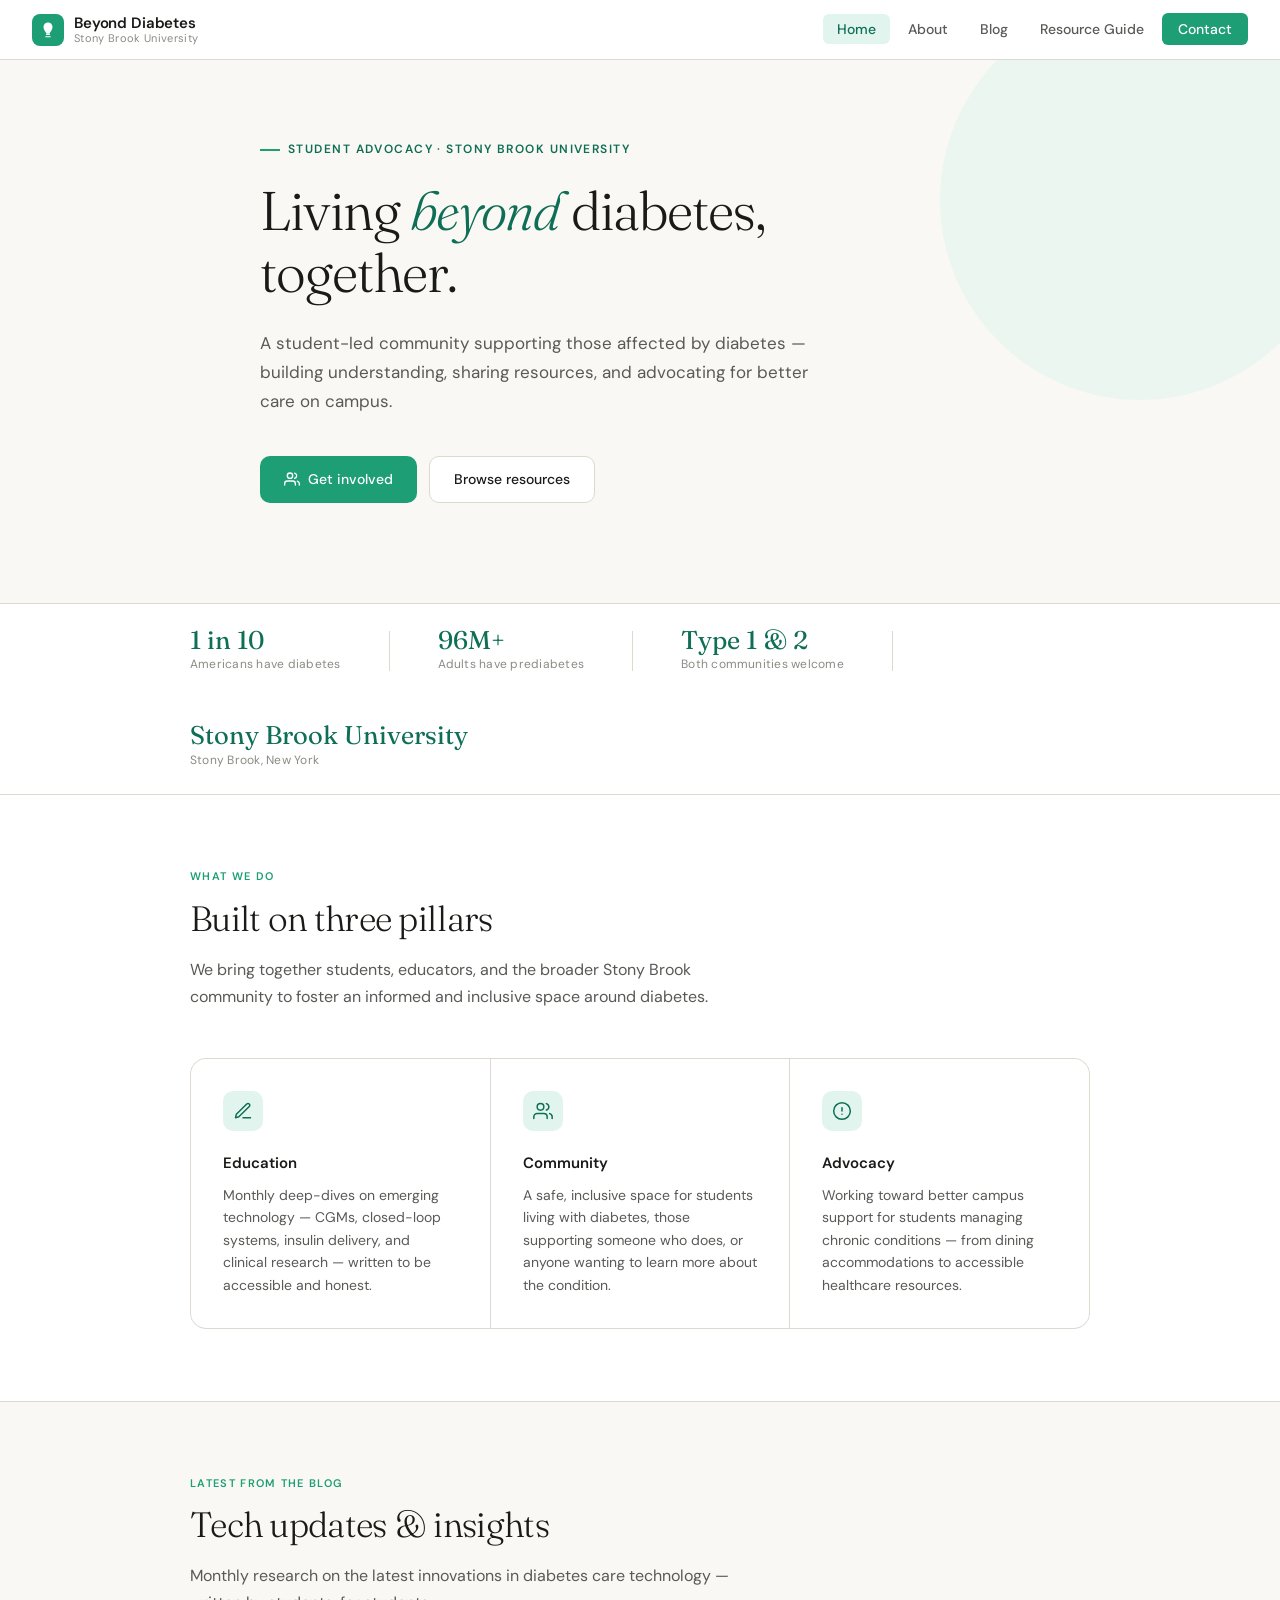
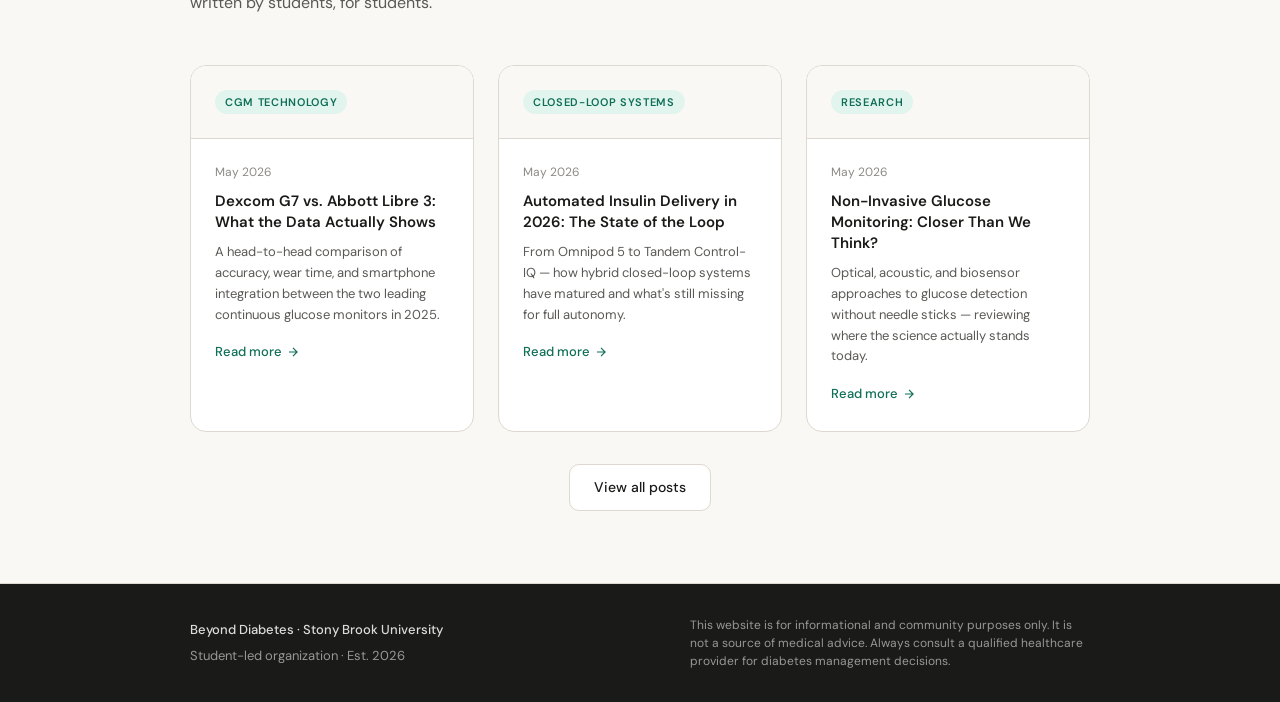
==== commit 7f717a0c: "Update index.html Small text changes" ====
--- a/index.html
+++ b/index.html
@@ -739,7 +739,7 @@
       </div>
       <div class="stats-divider"></div>
       <div class="stat-item">
-        <div class="stat-num">SBU</div>
+        <div class="stat-num">Stony Brook University</div>
         <div class="stat-label">Stony Brook, New York</div>
       </div>
     </div>
@@ -789,7 +789,7 @@
             <span class="blog-tag">CGM Technology</span>
           </div>
           <div class="blog-card-body">
-            <div class="blog-date">May 2025</div>
+            <div class="blog-date">May 2026</div>
             <div class="blog-title">Dexcom G7 vs. Abbott Libre 3: What the Data Actually Shows</div>
             <div class="blog-excerpt">A head-to-head comparison of accuracy, wear time, and smartphone integration between the two leading continuous glucose monitors in 2025.</div>
             <div class="blog-read-more">
@@ -803,8 +803,8 @@
             <span class="blog-tag">Closed-Loop Systems</span>
           </div>
           <div class="blog-card-body">
-            <div class="blog-date">April 2025</div>
-            <div class="blog-title">Automated Insulin Delivery in 2025: The State of the Loop</div>
+            <div class="blog-date">May 2026</div>
+            <div class="blog-title">Automated Insulin Delivery in 2026: The State of the Loop</div>
             <div class="blog-excerpt">From Omnipod 5 to Tandem Control-IQ — how hybrid closed-loop systems have matured and what's still missing for full autonomy.</div>
             <div class="blog-read-more">
               Read more
@@ -817,7 +817,7 @@
             <span class="blog-tag">Research</span>
           </div>
           <div class="blog-card-body">
-            <div class="blog-date">March 2025</div>
+            <div class="blog-date">May 2026</div>
             <div class="blog-title">Non-Invasive Glucose Monitoring: Closer Than We Think?</div>
             <div class="blog-excerpt">Optical, acoustic, and biosensor approaches to glucose detection without needle sticks — reviewing where the science actually stands today.</div>
             <div class="blog-read-more">
@@ -852,7 +852,7 @@
           <h2 class="section-title" style="margin-bottom: 1.5rem;">Who we are</h2>
           <p>Beyond Diabetes at Stony Brook University is a student-led organization that creates an inclusive and educational community for students affected by diabetes, as well as those interested in understanding and supporting individuals living with the condition.</p>
           <p>We believe that managing a chronic condition shouldn't mean navigating it alone. Our organization bridges the gap between medical complexity and daily student life — offering peer support, educational programming, and a resource network built specifically for the Stony Brook community.</p>
-          <p>Our Digital Infrastructure team publishes monthly research on advancements in diabetes technology — from continuous glucose monitors and insulin pumps to closed-loop systems and emerging non-invasive solutions — to keep our members informed about the tools that may meaningfully affect their lives.</p>
+          <p>Our Digital Infrastructure Chair publishes monthly research on advancements in diabetes technology — from continuous glucose monitors and insulin pumps to closed-loop systems and emerging non-invasive solutions — to keep our members informed about the tools that may meaningfully affect their lives.</p>
         </div>
         <div>
           <div class="section-label" style="margin-bottom: 1rem;">Leadership</div>
@@ -901,9 +901,9 @@
   <div id="blog-list-view">
     <div class="hero" style="padding: 60px 2rem 72px;">
       <div class="hero-inner">
-        <div class="hero-eyebrow">Digital Infrastructure · Monthly Research</div>
+        <div class="hero-eyebrow">Research</div>
         <h1>Technology &amp; <em>innovation</em><br>in diabetes care.</h1>
-        <p class="hero-desc">In-depth coverage of the devices, software, and science shaping modern diabetes management — published monthly.</p>
+        <p class="hero-desc">In-depth coverage of the devices, software, and science shaping modern diabetes management.</p>
       </div>
     </div>
     <section>
@@ -912,7 +912,7 @@
           <a class="blog-card" href="#" onclick="openPost('post-1')">
             <div class="blog-card-header"><span class="blog-tag">CGM Technology</span></div>
             <div class="blog-card-body">
-              <div class="blog-date">May 2025</div>
+              <div class="blog-date">May 2026</div>
               <div class="blog-title">Dexcom G7 vs. Abbott Libre 3: What the Data Actually Shows</div>
               <div class="blog-excerpt">A head-to-head comparison of accuracy, wear time, and smartphone integration between the two leading continuous glucose monitors in 2025.</div>
               <div class="blog-read-more">Read more <svg viewBox="0 0 24 24"><path d="M5 12h14M12 5l7 7-7 7"/></svg></div>
@@ -921,7 +921,7 @@
           <a class="blog-card" href="#" onclick="openPost('post-2')">
             <div class="blog-card-header"><span class="blog-tag">Closed-Loop Systems</span></div>
             <div class="blog-card-body">
-              <div class="blog-date">April 2025</div>
+              <div class="blog-date">May 2026</div>
               <div class="blog-title">Automated Insulin Delivery in 2025: The State of the Loop</div>
               <div class="blog-excerpt">From Omnipod 5 to Tandem Control-IQ — how hybrid closed-loop systems have matured and what's still missing for full autonomy.</div>
               <div class="blog-read-more">Read more <svg viewBox="0 0 24 24"><path d="M5 12h14M12 5l7 7-7 7"/></svg></div>
@@ -930,7 +930,7 @@
           <a class="blog-card" href="#" onclick="openPost('post-3')">
             <div class="blog-card-header"><span class="blog-tag">Research</span></div>
             <div class="blog-card-body">
-              <div class="blog-date">March 2025</div>
+              <div class="blog-date">May 2026</div>
               <div class="blog-title">Non-Invasive Glucose Monitoring: Closer Than We Think?</div>
               <div class="blog-excerpt">Optical, acoustic, and biosensor approaches to glucose detection without needle sticks — reviewing where the science actually stands today.</div>
               <div class="blog-read-more">Read more <svg viewBox="0 0 24 24"><path d="M5 12h14M12 5l7 7-7 7"/></svg></div>
@@ -939,7 +939,7 @@
           <a class="blog-card" href="#" onclick="openPost('post-4')">
             <div class="blog-card-header"><span class="blog-tag">Insulin Delivery</span></div>
             <div class="blog-card-body">
-              <div class="blog-date">February 2025</div>
+              <div class="blog-date">May 2026</div>
               <div class="blog-title">Smart Insulin Pens: A Bridge to Better Management</div>
               <div class="blog-excerpt">Connected pens from NovoPen and InPen are bringing data-driven dosing to people not on pumps. We explore whether the promise matches reality.</div>
               <div class="blog-read-more">Read more <svg viewBox="0 0 24 24"><path d="M5 12h14M12 5l7 7-7 7"/></svg></div>
@@ -960,10 +960,10 @@
         </button>
         <div class="post-meta">
           <span class="blog-tag" id="post-tag">CGM Technology</span>
-          <span style="font-size: 12px; color: var(--text-muted);" id="post-date">May 2025</span>
+          <span style="font-size: 12px; color: var(--text-muted);" id="post-date">May 2026</span>
         </div>
         <h1 class="post-title" id="post-title">Dexcom G7 vs. Abbott Libre 3: What the Data Actually Shows</h1>
-        <div class="post-author">By Beyond Diabetes · Digital Infrastructure Team</div>
+        <div class="post-author">By Beyond Diabetes · Digital Infrastructure Chair</div>
       </div>
     </div>
     <div class="post-body" id="post-body"></div>
@@ -1183,7 +1183,7 @@
   <div class="footer-inner">
     <div>
       <div class="footer-brand">Beyond Diabetes · Stony Brook University</div>
-      <div style="margin-top: 4px;">Student-led organization · Est. 2024</div>
+      <div style="margin-top: 4px;">Student-led organization · Est. 2026</div>
     </div>
     <div class="footer-disclaimer">This website is for informational and community purposes only. It is not a source of medical advice. Always consult a qualified healthcare provider for diabetes management decisions.</div>
   </div>
@@ -1193,10 +1193,10 @@
 const posts = {
   'post-1': {
     tag: 'CGM Technology',
-    date: 'May 2025',
+    date: 'May 2026',
     title: 'Dexcom G7 vs. Abbott Libre 3: What the Data Actually Shows',
     body: `
-      <p>Continuous glucose monitors have become a cornerstone of modern Type 1 management and are increasingly used by those with Type 2 as well. In 2025, the two most widely used consumer CGMs remain the Dexcom G7 and the Abbott FreeStyle Libre 3 — but comparing them requires looking past marketing claims at what independent clinical data actually shows.</p>
+      <p>Continuous glucose monitors have become a cornerstone of modern Type 1 management and are increasingly used by those with Type 2 as well. In 2026, the two most widely used consumer CGMs remain the Dexcom G7 and the Abbott FreeStyle Libre 3 — but comparing them requires looking past marketing claims at what independent clinical data actually shows.</p>
       <h2>Accuracy</h2>
       <p>Mean Absolute Relative Difference (MARD) is the primary clinical benchmark for CGM accuracy. A lower MARD means readings that better match venous blood glucose. The G7 has published MARD values around 8.2%, while the Libre 3 has reported approximately 7.9% in its pivotal trial — statistically comparable, and both well below the FDA's 10% benchmark for CGM approval.</p>
       <div class="post-callout">What MARD doesn't capture: how often a sensor fails during the wear period, lag time in rapidly changing glucose scenarios, and accuracy during hypoglycemia. These are areas where real-world data can differ significantly from controlled trial outcomes.</div>
@@ -1210,8 +1210,8 @@
   },
   'post-2': {
     tag: 'Closed-Loop Systems',
-    date: 'April 2025',
-    title: 'Automated Insulin Delivery in 2025: The State of the Loop',
+    date: 'May 2026',
+    title: 'Automated Insulin Delivery in 2026: The State of the Loop',
     body: `
       <p>Hybrid closed-loop systems — sometimes called "the loop" or AID (Automated Insulin Delivery) — have matured dramatically over the past five years. What was once a DIY movement among technically inclined patients is now the standard of care recommendation for many Type 1 individuals. Here's where things stand.</p>
       <h2>What "hybrid closed-loop" means</h2>
@@ -1227,10 +1227,10 @@
   },
   'post-3': {
     tag: 'Research',
-    date: 'March 2025',
+    date: 'May 2026',
     title: 'Non-Invasive Glucose Monitoring: Closer Than We Think?',
     body: `
-      <p>The promise of a glucose monitor that requires no needle, no sensor, and no calibration has driven billions of research dollars over the past two decades. It has also produced a graveyard of failed companies. But in 2025, renewed interest — and more rigorous science — is prompting a second look.</p>
+      <p>The promise of a glucose monitor that requires no needle, no sensor, and no calibration has driven billions of research dollars over the past two decades. It has also produced a graveyard of failed companies. But in 2026, renewed interest — and more rigorous science — is prompting a second look.</p>
       <h2>Why it's hard</h2>
       <p>Glucose is present in interstitial fluid, blood, saliva, and sweat — but at concentrations that are difficult to isolate from background biological noise using non-invasive sensing. Spectroscopic approaches must distinguish glucose's molecular signature from thousands of other compounds, all through skin that varies in thickness, hydration, and pigmentation across individuals and even within the same person across days.</p>
       <div class="post-callout">Apple has reportedly invested heavily in optical glucose monitoring research for the Apple Watch. Leaks and SEC filings have suggested the technology may be approaching consumer readiness, though regulatory clearance remains a significant hurdle. Independent verification of their claimed accuracy is still unavailable.</div>
@@ -1244,7 +1244,7 @@
   },
   'post-4': {
     tag: 'Insulin Delivery',
-    date: 'February 2025',
+    date: 'May 2026',
     title: 'Smart Insulin Pens: A Bridge to Better Management',
     body: `
       <p>For the majority of people managing insulin-dependent diabetes worldwide, pumps remain inaccessible due to cost, availability, or preference. Smart insulin pens represent a meaningful middle ground — bringing data logging and dosing intelligence to a familiar form factor without the upfront cost or commitment of an insulin pump.</p>
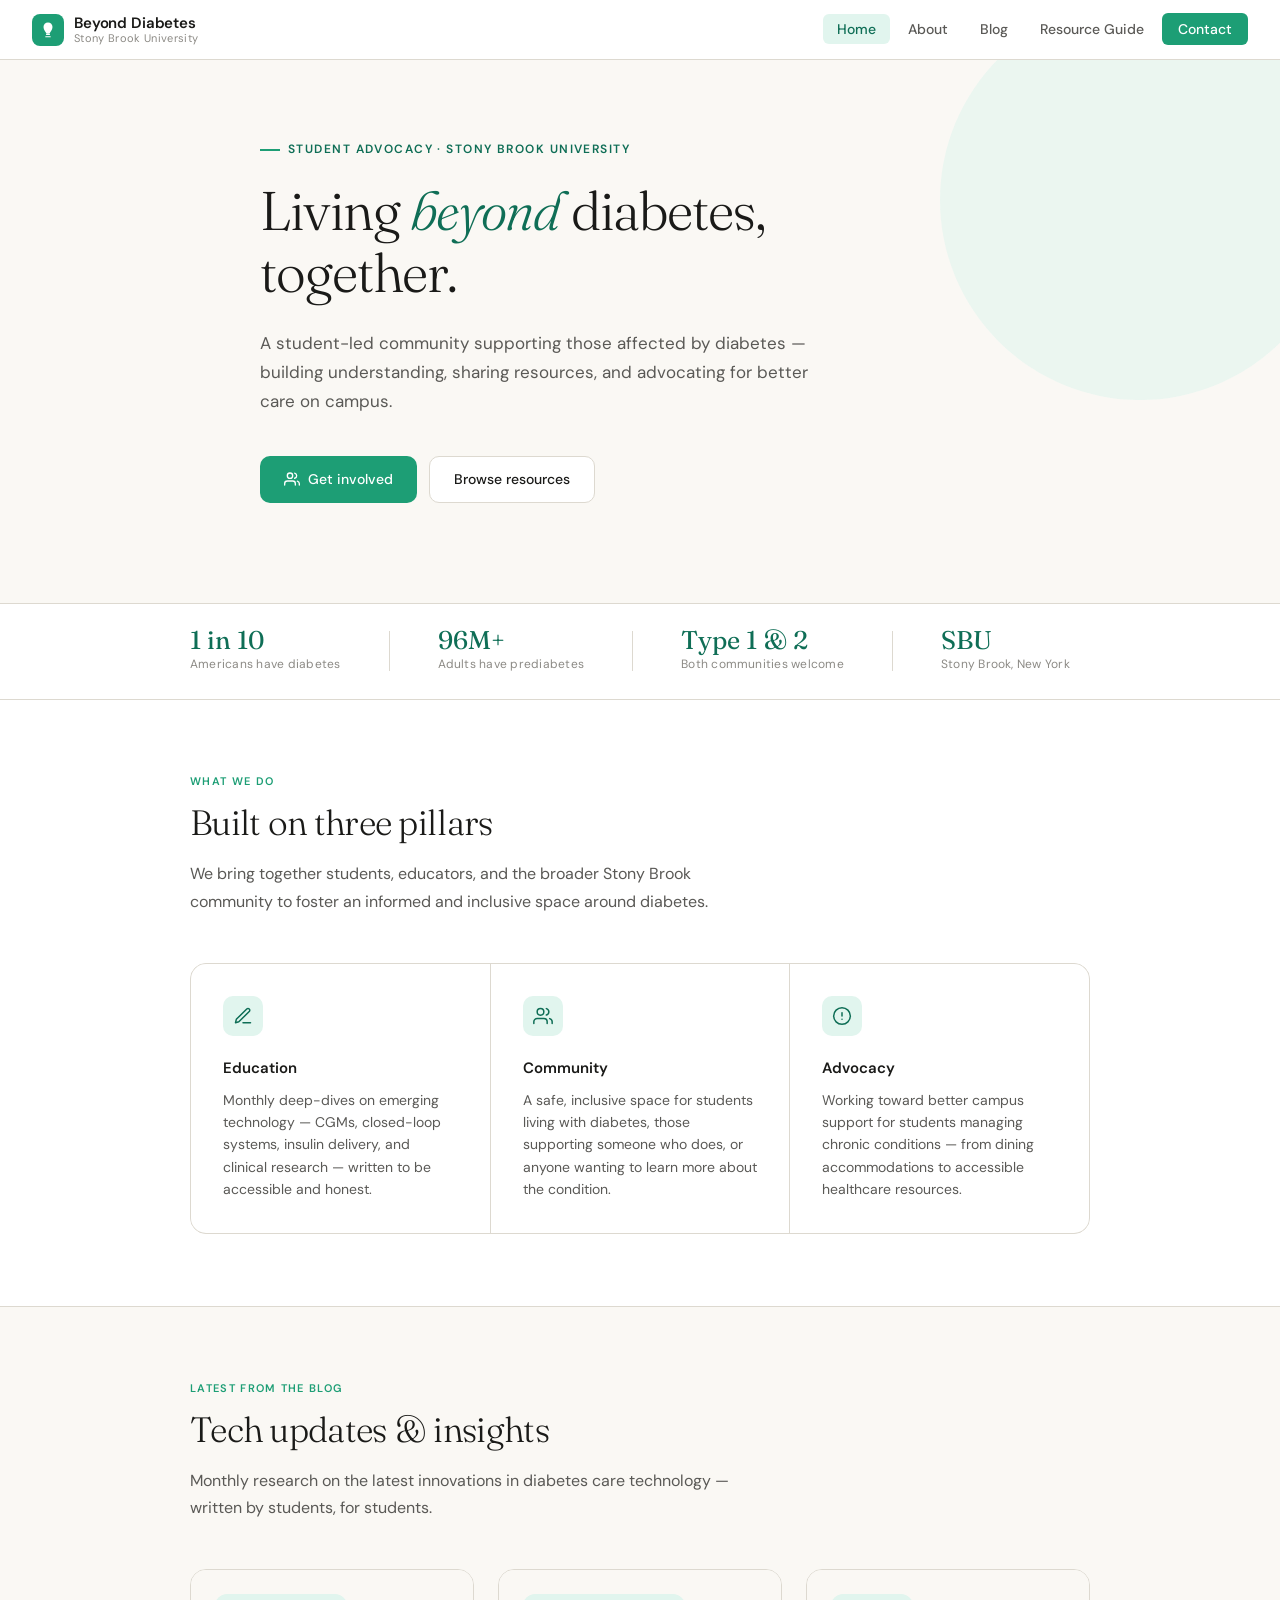
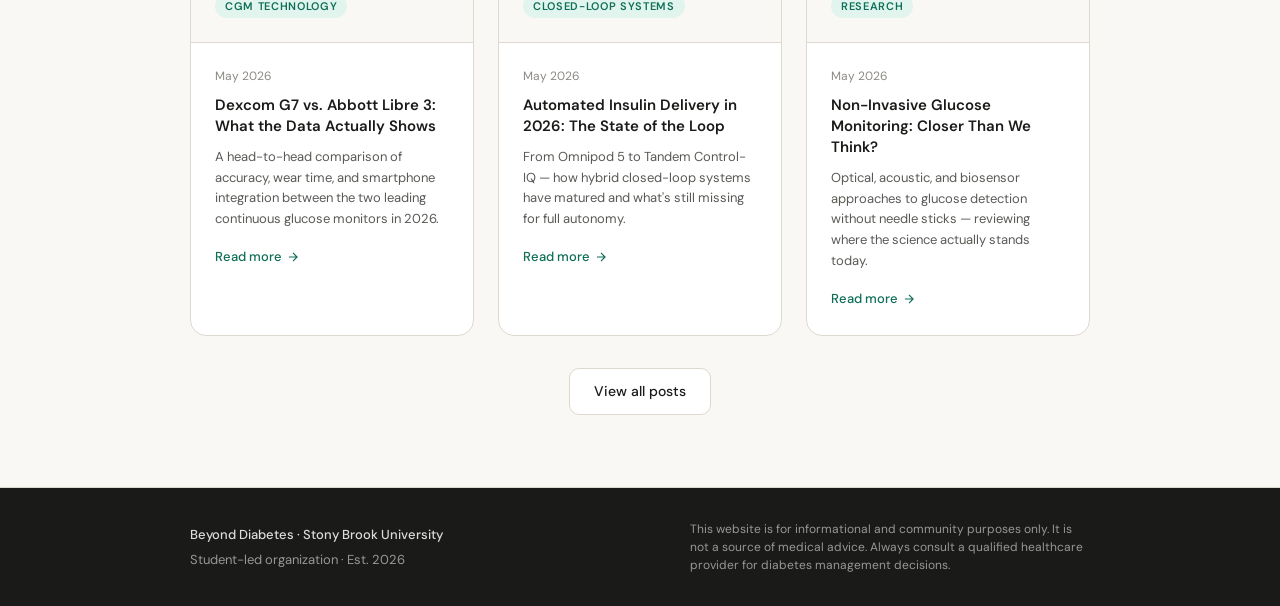
==== commit aec77e96: "Split site into multiple pages Split site into multiple pages" ====
--- a/index.html
+++ b/index.html
@@ -4,686 +4,16 @@
 <meta charset="UTF-8">
 <meta name="viewport" content="width=device-width, initial-scale=1.0">
 <title>Beyond Diabetes at Stony Brook University</title>
+<meta name="description" content="A student-led community at Stony Brook University supporting those affected by diabetes.">
 <link rel="preconnect" href="https://fonts.googleapis.com">
 <link rel="preconnect" href="https://fonts.gstatic.com" crossorigin>
 <link href="https://fonts.googleapis.com/css2?family=DM+Sans:ital,opsz,wght@0,9..40,300;0,9..40,400;0,9..40,500;0,9..40,600;1,9..40,300&family=Fraunces:ital,opsz,wght@0,9..144,300;0,9..144,400;1,9..144,300&display=swap" rel="stylesheet">
-<style>
-  *, *::before, *::after { box-sizing: border-box; margin: 0; padding: 0; }
-
-  :root {
-    --teal-50: #E1F5EE;
-    --teal-100: #9FE1CB;
-    --teal-200: #5DCAA5;
-    --teal-400: #1D9E75;
-    --teal-600: #0F6E56;
-    --teal-800: #085041;
-    --teal-900: #04342C;
-
-    --sand-50: #FAF8F4;
-    --sand-100: #F0EDE7;
-    --sand-200: #DDD9D0;
-    --sand-400: #B0A99C;
-    --sand-700: #6B6660;
-
-    --text-primary: #1A1A18;
-    --text-secondary: #5A5956;
-    --text-muted: #8C8A85;
-
-    --white: #FFFFFF;
-    --radius: 10px;
-    --radius-lg: 16px;
-  }
-
-  html { scroll-behavior: smooth; }
-
-  body {
-    font-family: 'DM Sans', sans-serif;
-    font-size: 16px;
-    line-height: 1.65;
-    color: var(--text-primary);
-    background: var(--white);
-    -webkit-font-smoothing: antialiased;
-  }
-
-  /* NAV */
-  nav {
-    position: sticky;
-    top: 0;
-    z-index: 100;
-    background: rgba(255,255,255,0.96);
-    backdrop-filter: blur(8px);
-    border-bottom: 1px solid var(--sand-200);
-    padding: 0 2rem;
-    display: flex;
-    align-items: center;
-    justify-content: space-between;
-    height: 60px;
-  }
-
-  .nav-brand {
-    display: flex;
-    align-items: center;
-    gap: 10px;
-    text-decoration: none;
-    color: var(--text-primary);
-  }
-
-  .nav-logo {
-    width: 32px;
-    height: 32px;
-    background: var(--teal-400);
-    border-radius: 8px;
-    display: flex;
-    align-items: center;
-    justify-content: center;
-  }
-
-  .nav-logo svg { width: 18px; height: 18px; fill: white; }
-
-  .nav-name {
-    font-size: 15px;
-    font-weight: 600;
-    letter-spacing: -0.01em;
-    line-height: 1.2;
-  }
-
-  .nav-name span {
-    display: block;
-    font-size: 11px;
-    font-weight: 400;
-    color: var(--text-muted);
-    letter-spacing: 0.03em;
-  }
-
-  .nav-links {
-    display: flex;
-    align-items: center;
-    gap: 0.25rem;
-    list-style: none;
-  }
-
-  .nav-links a {
-    text-decoration: none;
-    color: var(--text-secondary);
-    font-size: 14px;
-    font-weight: 500;
-    padding: 6px 14px;
-    border-radius: 6px;
-    transition: all 0.15s;
-  }
-
-  .nav-links a:hover { background: var(--sand-100); color: var(--text-primary); }
-  .nav-links a.active { color: var(--teal-600); background: var(--teal-50); }
-
-  .nav-cta {
-    background: var(--teal-400) !important;
-    color: white !important;
-    padding: 7px 16px !important;
-  }
-  .nav-cta:hover { background: var(--teal-600) !important; }
-
-  /* PAGES */
-  .page { display: none; }
-  .page.active { display: block; }
-
-  /* HERO */
-  .hero {
-    background: var(--sand-50);
-    padding: 80px 2rem 100px;
-    border-bottom: 1px solid var(--sand-200);
-    position: relative;
-    overflow: hidden;
-  }
-
-  .hero::before {
-    content: '';
-    position: absolute;
-    top: -60px; right: -60px;
-    width: 400px; height: 400px;
-    background: var(--teal-50);
-    border-radius: 50%;
-    opacity: 0.6;
-  }
-
-  .hero-inner {
-    max-width: 760px;
-    margin: 0 auto;
-    position: relative;
-  }
-
-  .hero-eyebrow {
-    font-size: 12px;
-    font-weight: 600;
-    letter-spacing: 0.12em;
-    text-transform: uppercase;
-    color: var(--teal-600);
-    margin-bottom: 1.25rem;
-    display: flex;
-    align-items: center;
-    gap: 8px;
-  }
-
-  .hero-eyebrow::before {
-    content: '';
-    display: inline-block;
-    width: 20px; height: 2px;
-    background: var(--teal-400);
-  }
-
-  .hero h1 {
-    font-family: 'Fraunces', serif;
-    font-size: clamp(2.2rem, 5vw, 3.4rem);
-    font-weight: 300;
-    line-height: 1.15;
-    letter-spacing: -0.02em;
-    color: var(--text-primary);
-    margin-bottom: 1.5rem;
-  }
-
-  .hero h1 em {
-    font-style: italic;
-    color: var(--teal-600);
-  }
-
-  .hero-desc {
-    font-size: 17px;
-    color: var(--text-secondary);
-    max-width: 560px;
-    line-height: 1.7;
-    margin-bottom: 2.5rem;
-  }
-
-  .hero-actions {
-    display: flex;
-    gap: 12px;
-    flex-wrap: wrap;
-  }
-
-  .btn {
-    display: inline-flex;
-    align-items: center;
-    gap: 8px;
-    padding: 11px 24px;
-    border-radius: var(--radius);
-    font-size: 14px;
-    font-weight: 500;
-    cursor: pointer;
-    text-decoration: none;
-    border: none;
-    transition: all 0.15s;
-    font-family: inherit;
-  }
-
-  .btn-primary {
-    background: var(--teal-400);
-    color: white;
-  }
-  .btn-primary:hover { background: var(--teal-600); }
-
-  .btn-secondary {
-    background: white;
-    color: var(--text-primary);
-    border: 1px solid var(--sand-200);
-  }
-  .btn-secondary:hover { border-color: var(--sand-400); }
-
-  /* STATS BAR */
-  .stats-bar {
-    border-bottom: 1px solid var(--sand-200);
-    padding: 1.5rem 2rem;
-  }
-
-  .stats-inner {
-    max-width: 900px;
-    margin: 0 auto;
-    display: flex;
-    gap: 3rem;
-    align-items: center;
-    flex-wrap: wrap;
-  }
-
-  .stat-item {}
-  .stat-num {
-    font-family: 'Fraunces', serif;
-    font-size: 1.6rem;
-    font-weight: 400;
-    color: var(--teal-600);
-    line-height: 1;
-    margin-bottom: 2px;
-  }
-  .stat-label { font-size: 12px; color: var(--text-muted); letter-spacing: 0.02em; }
-
-  .stats-divider { width: 1px; height: 40px; background: var(--sand-200); }
-
-  /* SECTIONS */
-  section { padding: 72px 2rem; }
-  .section-inner { max-width: 900px; margin: 0 auto; }
-
-  .section-label {
-    font-size: 11px;
-    font-weight: 600;
-    letter-spacing: 0.12em;
-    text-transform: uppercase;
-    color: var(--teal-400);
-    margin-bottom: 0.75rem;
-  }
-
-  .section-title {
-    font-family: 'Fraunces', serif;
-    font-size: clamp(1.6rem, 3.5vw, 2.2rem);
-    font-weight: 300;
-    line-height: 1.2;
-    letter-spacing: -0.02em;
-    margin-bottom: 1rem;
-    color: var(--text-primary);
-  }
-
-  .section-desc {
-    font-size: 16px;
-    color: var(--text-secondary);
-    max-width: 560px;
-    line-height: 1.7;
-    margin-bottom: 3rem;
-  }
-
-  /* MISSION CARDS */
-  .pillars-grid {
-    display: grid;
-    grid-template-columns: repeat(auto-fit, minmax(240px, 1fr));
-    gap: 1px;
-    background: var(--sand-200);
-    border: 1px solid var(--sand-200);
-    border-radius: var(--radius-lg);
-    overflow: hidden;
-  }
-
-  .pillar-card {
-    background: white;
-    padding: 2rem;
-  }
-
-  .pillar-icon {
-    width: 40px; height: 40px;
-    background: var(--teal-50);
-    border-radius: 10px;
-    display: flex; align-items: center; justify-content: center;
-    margin-bottom: 1.25rem;
-  }
-
-  .pillar-icon svg { width: 20px; height: 20px; stroke: var(--teal-600); fill: none; stroke-width: 1.8; stroke-linecap: round; stroke-linejoin: round; }
-
-  .pillar-title { font-weight: 600; font-size: 15px; margin-bottom: 0.5rem; }
-  .pillar-desc { font-size: 14px; color: var(--text-secondary); line-height: 1.6; }
-
-  /* BLOG SECTION */
-  .blog-grid {
-    display: grid;
-    grid-template-columns: repeat(auto-fit, minmax(280px, 1fr));
-    gap: 1.5rem;
-  }
-
-  .blog-card {
-    background: white;
-    border: 1px solid var(--sand-200);
-    border-radius: var(--radius-lg);
-    overflow: hidden;
-    cursor: pointer;
-    transition: border-color 0.15s, box-shadow 0.15s;
-    text-decoration: none;
-    color: inherit;
-    display: block;
-  }
-
-  .blog-card:hover {
-    border-color: var(--teal-200);
-    box-shadow: 0 4px 20px rgba(15,110,86,0.08);
-  }
-
-  .blog-card-header {
-    background: var(--sand-50);
-    padding: 1.5rem;
-    border-bottom: 1px solid var(--sand-200);
-    display: flex;
-    align-items: flex-start;
-    gap: 12px;
-  }
-
-  .blog-tag {
-    display: inline-block;
-    font-size: 11px;
-    font-weight: 600;
-    letter-spacing: 0.06em;
-    text-transform: uppercase;
-    background: var(--teal-50);
-    color: var(--teal-600);
-    padding: 3px 10px;
-    border-radius: 20px;
-  }
-
-  .blog-card-body { padding: 1.5rem; }
-  .blog-date { font-size: 12px; color: var(--text-muted); margin-bottom: 0.5rem; }
-  .blog-title { font-weight: 600; font-size: 15px; line-height: 1.4; margin-bottom: 0.6rem; }
-  .blog-excerpt { font-size: 13px; color: var(--text-secondary); line-height: 1.6; }
-
-  .blog-read-more {
-    display: inline-flex;
-    align-items: center;
-    gap: 4px;
-    font-size: 13px;
-    font-weight: 500;
-    color: var(--teal-600);
-    margin-top: 1rem;
-    text-decoration: none;
-  }
-
-  .blog-read-more svg { width: 14px; height: 14px; stroke: currentColor; fill: none; stroke-width: 2; transition: transform 0.15s; }
-  .blog-card:hover .blog-read-more svg { transform: translateX(3px); }
-
-  /* RESOURCE GUIDE */
-  .guide-intro {
-    background: var(--teal-50);
-    border: 1px solid var(--teal-100);
-    border-radius: var(--radius-lg);
-    padding: 1.5rem 2rem;
-    margin-bottom: 2.5rem;
-    display: flex;
-    align-items: flex-start;
-    gap: 1rem;
-  }
-
-  .guide-intro-icon {
-    width: 36px; height: 36px; flex-shrink: 0;
-    background: var(--teal-400);
-    border-radius: 8px;
-    display: flex; align-items: center; justify-content: center;
-  }
-  .guide-intro-icon svg { width: 18px; height: 18px; stroke: white; fill: none; stroke-width: 2; stroke-linecap: round; stroke-linejoin: round; }
-
-  .guide-intro p { font-size: 14px; color: var(--teal-800); line-height: 1.6; }
-  .guide-intro strong { font-weight: 600; }
-
-  .guide-category { margin-bottom: 3rem; }
-
-  .guide-cat-header {
-    display: flex;
-    align-items: center;
-    gap: 12px;
-    margin-bottom: 1.25rem;
-    padding-bottom: 0.75rem;
-    border-bottom: 2px solid var(--sand-100);
-  }
-
-  .guide-cat-badge {
-    font-size: 11px;
-    font-weight: 700;
-    letter-spacing: 0.1em;
-    text-transform: uppercase;
-    background: var(--text-primary);
-    color: white;
-    padding: 4px 12px;
-    border-radius: 20px;
-  }
-
-  .guide-cat-title { font-size: 18px; font-weight: 600; }
-
-  .guide-items {
-    display: grid;
-    grid-template-columns: repeat(auto-fit, minmax(260px, 1fr));
-    gap: 1rem;
-  }
-
-  .guide-item {
-    border: 1px solid var(--sand-200);
-    border-radius: var(--radius-lg);
-    padding: 1.25rem 1.5rem;
-    background: white;
-    transition: border-color 0.15s, box-shadow 0.15s;
-  }
-
-  .guide-item:hover {
-    border-color: var(--teal-200);
-    box-shadow: 0 2px 12px rgba(15,110,86,0.07);
-  }
-
-  .guide-item-brand {
-    font-size: 11px;
-    font-weight: 600;
-    letter-spacing: 0.08em;
-    text-transform: uppercase;
-    color: var(--text-muted);
-    margin-bottom: 4px;
-  }
-
-  .guide-item-model { font-weight: 600; font-size: 15px; margin-bottom: 0.5rem; }
-  .guide-item-desc { font-size: 13px; color: var(--text-secondary); line-height: 1.6; margin-bottom: 1rem; }
-
-  .guide-item-link {
-    display: inline-flex;
-    align-items: center;
-    gap: 5px;
-    font-size: 13px;
-    font-weight: 500;
-    color: var(--teal-600);
-    text-decoration: none;
-    border: 1px solid var(--teal-100);
-    background: var(--teal-50);
-    padding: 5px 12px;
-    border-radius: 6px;
-    transition: background 0.15s, border-color 0.15s;
-  }
-
-  .guide-item-link:hover { background: var(--teal-100); border-color: var(--teal-200); }
-  .guide-item-link svg { width: 12px; height: 12px; stroke: currentColor; fill: none; stroke-width: 2.5; }
-
-  /* ABOUT */
-  .about-grid {
-    display: grid;
-    grid-template-columns: 1fr 1fr;
-    gap: 4rem;
-    align-items: start;
-  }
-
-  @media (max-width: 680px) {
-    .about-grid { grid-template-columns: 1fr; gap: 2rem; }
-    .stats-inner { gap: 1.5rem; }
-    .stats-divider { display: none; }
-    .nav-links { display: none; }
-    .hero { padding: 48px 1.25rem 64px; }
-    section { padding: 48px 1.25rem; }
-  }
-
-  .about-text p { font-size: 15px; color: var(--text-secondary); line-height: 1.75; margin-bottom: 1.25rem; }
-  .about-text p:last-child { margin-bottom: 0; }
-
-  .team-card {
-    display: flex;
-    align-items: center;
-    gap: 14px;
-    padding: 1rem 1.25rem;
-    border: 1px solid var(--sand-200);
-    border-radius: var(--radius);
-    margin-bottom: 0.75rem;
-    background: white;
-  }
-
-  .team-avatar {
-    width: 42px; height: 42px; flex-shrink: 0;
-    background: var(--teal-50);
-    border-radius: 50%;
-    display: flex; align-items: center; justify-content: center;
-    font-weight: 600; font-size: 14px;
-    color: var(--teal-600);
-  }
-
-  .team-name { font-weight: 600; font-size: 14px; }
-  .team-role { font-size: 12px; color: var(--text-muted); }
-
-  /* CONTACT */
-  .contact-section { background: var(--sand-50); border-top: 1px solid var(--sand-200); }
-
-  .contact-grid {
-    display: grid;
-    grid-template-columns: 1fr 1fr;
-    gap: 4rem;
-    align-items: start;
-  }
-
-  @media (max-width: 680px) { .contact-grid { grid-template-columns: 1fr; gap: 2rem; } }
-
-  .contact-form-group { margin-bottom: 1rem; }
-  .contact-label { display: block; font-size: 13px; font-weight: 500; margin-bottom: 6px; color: var(--text-secondary); }
-
-  .contact-input, .contact-textarea {
-    width: 100%;
-    padding: 10px 14px;
-    border: 1px solid var(--sand-200);
-    border-radius: var(--radius);
-    font-size: 14px;
-    font-family: inherit;
-    background: white;
-    color: var(--text-primary);
-    transition: border-color 0.15s;
-    outline: none;
-  }
-
-  .contact-input:focus, .contact-textarea:focus { border-color: var(--teal-400); box-shadow: 0 0 0 3px rgba(29,158,117,0.1); }
-  .contact-textarea { resize: vertical; min-height: 120px; line-height: 1.6; }
-
-  .contact-info-item {
-    display: flex;
-    align-items: flex-start;
-    gap: 12px;
-    margin-bottom: 1.5rem;
-  }
-
-  .contact-info-icon {
-    width: 36px; height: 36px; flex-shrink: 0;
-    background: var(--teal-50);
-    border-radius: 8px;
-    display: flex; align-items: center; justify-content: center;
-  }
-  .contact-info-icon svg { width: 16px; height: 16px; stroke: var(--teal-600); fill: none; stroke-width: 2; stroke-linecap: round; stroke-linejoin: round; }
-
-  .contact-info-label { font-size: 11px; font-weight: 600; letter-spacing: 0.06em; text-transform: uppercase; color: var(--text-muted); margin-bottom: 2px; }
-  .contact-info-val { font-size: 14px; color: var(--text-primary); font-weight: 500; }
-
-  /* FOOTER */
-  footer {
-    background: var(--text-primary);
-    color: rgba(255,255,255,0.55);
-    padding: 2rem;
-    font-size: 13px;
-  }
-
-  .footer-inner {
-    max-width: 900px;
-    margin: 0 auto;
-    display: flex;
-    justify-content: space-between;
-    align-items: center;
-    flex-wrap: wrap;
-    gap: 1rem;
-  }
-
-  .footer-brand { color: rgba(255,255,255,0.85); font-weight: 500; }
-  .footer-disclaimer { font-size: 12px; max-width: 400px; line-height: 1.5; }
-
-  /* BLOG POST VIEW */
-  .blog-post-view { display: none; }
-  .blog-post-view.active { display: block; }
-
-  .post-header {
-    background: var(--sand-50);
-    padding: 60px 2rem;
-    border-bottom: 1px solid var(--sand-200);
-  }
-
-  .post-header-inner { max-width: 760px; margin: 0 auto; }
-
-  .post-back {
-    display: inline-flex;
-    align-items: center;
-    gap: 6px;
-    font-size: 13px;
-    color: var(--text-muted);
-    text-decoration: none;
-    margin-bottom: 1.5rem;
-    cursor: pointer;
-    background: none;
-    border: none;
-    font-family: inherit;
-  }
-  .post-back:hover { color: var(--teal-600); }
-  .post-back svg { width: 14px; height: 14px; stroke: currentColor; fill: none; stroke-width: 2; }
-
-  .post-meta { display: flex; align-items: center; gap: 12px; margin-bottom: 1rem; flex-wrap: wrap; }
-
-  .post-title {
-    font-family: 'Fraunces', serif;
-    font-size: clamp(1.8rem, 4vw, 2.6rem);
-    font-weight: 300;
-    line-height: 1.2;
-    letter-spacing: -0.02em;
-    margin-bottom: 1rem;
-  }
-
-  .post-author {
-    font-size: 14px;
-    color: var(--text-secondary);
-  }
-
-  .post-body {
-    max-width: 760px;
-    margin: 0 auto;
-    padding: 3rem 2rem 5rem;
-  }
-
-  .post-body h2 {
-    font-family: 'Fraunces', serif;
-    font-size: 1.5rem;
-    font-weight: 300;
-    margin: 2.5rem 0 0.75rem;
-    letter-spacing: -0.01em;
-    color: var(--text-primary);
-  }
-
-  .post-body p {
-    font-size: 16px;
-    color: var(--text-secondary);
-    line-height: 1.8;
-    margin-bottom: 1.25rem;
-  }
-
-  .post-body ul {
-    margin: 0 0 1.25rem 1.5rem;
-  }
-
-  .post-body li {
-    font-size: 16px;
-    color: var(--text-secondary);
-    line-height: 1.8;
-    margin-bottom: 0.4rem;
-  }
-
-  .post-callout {
-    background: var(--teal-50);
-    border-left: 3px solid var(--teal-400);
-    border-radius: 0 var(--radius) var(--radius) 0;
-    padding: 1rem 1.5rem;
-    margin: 1.5rem 0;
-    font-size: 15px;
-    color: var(--teal-800);
-    line-height: 1.65;
-  }
-
-  /* Utility */
-  .sr-only { position: absolute; width: 1px; height: 1px; overflow: hidden; clip: rect(0,0,0,0); }
-</style>
+<link rel="stylesheet" href="style.css">
 </head>
 <body>
 
 <nav>
-  <a class="nav-brand" href="#" onclick="navigate('home')">
+  <a class="nav-brand" href="index.html">
     <div class="nav-logo">
       <svg viewBox="0 0 24 24" xmlns="http://www.w3.org/2000/svg"><path d="M12 2C8.5 2 6 4.5 6 8c0 4 3 6 4 9h4c1-3 4-5 4-9 0-3.5-2.5-6-6-6z"/><path d="M9 21h6M10 18h4" style="fill:none;stroke:white;stroke-width:1.5;stroke-linecap:round"/></svg>
     </div>
@@ -692,242 +22,115 @@
       <span>Stony Brook University</span>
     </div>
   </a>
+  <button class="nav-toggle" type="button" aria-label="Toggle menu" aria-expanded="false">
+    <svg viewBox="0 0 24 24"><path d="M3 6h18M3 12h18M3 18h18"/></svg>
+  </button>
   <ul class="nav-links">
-    <li><a href="#" onclick="navigate('home')" id="nav-home" class="active">Home</a></li>
-    <li><a href="#" onclick="navigate('about')" id="nav-about">About</a></li>
-    <li><a href="#" onclick="navigate('blog')" id="nav-blog">Blog</a></li>
-    <li><a href="#" onclick="navigate('resources')" id="nav-resources">Resource Guide</a></li>
-    <li><a href="#" onclick="navigate('contact')" id="nav-contact" class="nav-cta">Contact</a></li>
+    <li><a href="index.html" class="active">Home</a></li>
+    <li><a href="about.html">About</a></li>
+    <li><a href="blog.html">Blog</a></li>
+    <li><a href="resources.html">Resource Guide</a></li>
+    <li><a href="contact.html" class="nav-cta">Contact</a></li>
   </ul>
 </nav>
 
-<!-- HOME PAGE -->
-<div id="page-home" class="page active">
+<div class="hero">
+  <div class="hero-inner">
+    <div class="hero-eyebrow">Student Advocacy · Stony Brook University</div>
+    <h1>Living <em>beyond</em> diabetes,<br>together.</h1>
+    <p class="hero-desc">A student-led community supporting those affected by diabetes — building understanding, sharing resources, and advocating for better care on campus.</p>
+    <div class="hero-actions">
+      <a class="btn btn-primary" href="about.html">
+        <svg width="16" height="16" viewBox="0 0 24 24" fill="none" stroke="currentColor" stroke-width="2" stroke-linecap="round" stroke-linejoin="round"><path d="M17 21v-2a4 4 0 0 0-4-4H5a4 4 0 0 0-4 4v2"/><circle cx="9" cy="7" r="4"/><path d="M23 21v-2a4 4 0 0 0-3-3.87"/><path d="M16 3.13a4 4 0 0 1 0 7.75"/></svg>
+        Get involved
+      </a>
+      <a class="btn btn-secondary" href="resources.html">Browse resources</a>
+    </div>
+  </div>
+</div>
 
-  <div class="hero">
-    <div class="hero-inner">
-      <div class="hero-eyebrow">Student Advocacy · Stony Brook University</div>
-      <h1>Living <em>beyond</em> diabetes,<br>together.</h1>
-      <p class="hero-desc">A student-led community supporting those affected by diabetes — building understanding, sharing resources, and advocating for better care on campus.</p>
-      <div class="hero-actions">
-        <a class="btn btn-primary" href="#" onclick="navigate('about')">
-          <svg width="16" height="16" viewBox="0 0 24 24" fill="none" stroke="currentColor" stroke-width="2" stroke-linecap="round" stroke-linejoin="round"><path d="M17 21v-2a4 4 0 0 0-4-4H5a4 4 0 0 0-4 4v2"/><circle cx="9" cy="7" r="4"/><path d="M23 21v-2a4 4 0 0 0-3-3.87"/><path d="M16 3.13a4 4 0 0 1 0 7.75"/></svg>
-          Get involved
-        </a>
-        <a class="btn btn-secondary" href="#" onclick="navigate('resources')">
-          Browse resources
-        </a>
+<div class="stats-bar">
+  <div class="stats-inner">
+    <div class="stat-item">
+      <div class="stat-num">1 in 10</div>
+      <div class="stat-label">Americans have diabetes</div>
+    </div>
+    <div class="stats-divider"></div>
+    <div class="stat-item">
+      <div class="stat-num">96M+</div>
+      <div class="stat-label">Adults have prediabetes</div>
+    </div>
+    <div class="stats-divider"></div>
+    <div class="stat-item">
+      <div class="stat-num">Type 1 &amp; 2</div>
+      <div class="stat-label">Both communities welcome</div>
+    </div>
+    <div class="stats-divider"></div>
+    <div class="stat-item">
+      <div class="stat-num">SBU</div>
+      <div class="stat-label">Stony Brook, New York</div>
+    </div>
+  </div>
+</div>
+
+<section>
+  <div class="section-inner">
+    <div class="section-label">What we do</div>
+    <h2 class="section-title">Built on three pillars</h2>
+    <p class="section-desc">We bring together students, educators, and the broader Stony Brook community to foster an informed and inclusive space around diabetes.</p>
+
+    <div class="pillars-grid">
+      <div class="pillar-card">
+        <div class="pillar-icon">
+          <svg viewBox="0 0 24 24"><path d="M12 20h9"/><path d="M16.5 3.5a2.121 2.121 0 013 3L7 19l-4 1 1-4L16.5 3.5z"/></svg>
+        </div>
+        <div class="pillar-title">Education</div>
+        <div class="pillar-desc">Monthly deep-dives on emerging technology — CGMs, closed-loop systems, insulin delivery, and clinical research — written to be accessible and honest.</div>
+      </div>
+      <div class="pillar-card">
+        <div class="pillar-icon">
+          <svg viewBox="0 0 24 24"><path d="M17 21v-2a4 4 0 0 0-4-4H5a4 4 0 0 0-4 4v2"/><circle cx="9" cy="7" r="4"/><path d="M23 21v-2a4 4 0 0 0-3-3.87"/><path d="M16 3.13a4 4 0 0 1 0 7.75"/></svg>
+        </div>
+        <div class="pillar-title">Community</div>
+        <div class="pillar-desc">A safe, inclusive space for students living with diabetes, those supporting someone who does, or anyone wanting to learn more about the condition.</div>
+      </div>
+      <div class="pillar-card">
+        <div class="pillar-icon">
+          <svg viewBox="0 0 24 24"><circle cx="12" cy="12" r="10"/><line x1="12" y1="8" x2="12" y2="12"/><line x1="12" y1="16" x2="12.01" y2="16"/></svg>
+        </div>
+        <div class="pillar-title">Advocacy</div>
+        <div class="pillar-desc">Working toward better campus support for students managing chronic conditions — from dining accommodations to accessible healthcare resources.</div>
       </div>
     </div>
   </div>
+</section>
 
-  <div class="stats-bar">
-    <div class="stats-inner">
-      <div class="stat-item">
-        <div class="stat-num">1 in 10</div>
-        <div class="stat-label">Americans have diabetes</div>
-      </div>
-      <div class="stats-divider"></div>
-      <div class="stat-item">
-        <div class="stat-num">96M+</div>
-        <div class="stat-label">Adults have prediabetes</div>
-      </div>
-      <div class="stats-divider"></div>
-      <div class="stat-item">
-        <div class="stat-num">Type 1 & 2</div>
-        <div class="stat-label">Both communities welcome</div>
-      </div>
-      <div class="stats-divider"></div>
-      <div class="stat-item">
-        <div class="stat-num">Stony Brook University</div>
-        <div class="stat-label">Stony Brook, New York</div>
-      </div>
-    </div>
-  </div>
+<section class="section-alt">
+  <div class="section-inner">
+    <div class="section-label">Latest from the blog</div>
+    <h2 class="section-title">Tech updates &amp; insights</h2>
+    <p class="section-desc">Monthly research on the latest innovations in diabetes care technology — written by students, for students.</p>
 
-  <section>
-    <div class="section-inner">
-      <div class="section-label">What we do</div>
-      <h2 class="section-title">Built on three pillars</h2>
-      <p class="section-desc">We bring together students, educators, and the broader Stony Brook community to foster an informed and inclusive space around diabetes.</p>
-
-      <div class="pillars-grid">
-        <div class="pillar-card">
-          <div class="pillar-icon">
-            <svg viewBox="0 0 24 24"><path d="M12 20h9"/><path d="M16.5 3.5a2.121 2.121 0 013 3L7 19l-4 1 1-4L16.5 3.5z"/></svg>
-          </div>
-          <div class="pillar-title">Education</div>
-          <div class="pillar-desc">Monthly deep-dives on emerging technology — CGMs, closed-loop systems, insulin delivery, and clinical research — written to be accessible and honest.</div>
-        </div>
-        <div class="pillar-card">
-          <div class="pillar-icon">
-            <svg viewBox="0 0 24 24"><path d="M17 21v-2a4 4 0 0 0-4-4H5a4 4 0 0 0-4 4v2"/><circle cx="9" cy="7" r="4"/><path d="M23 21v-2a4 4 0 0 0-3-3.87"/><path d="M16 3.13a4 4 0 0 1 0 7.75"/></svg>
-          </div>
-          <div class="pillar-title">Community</div>
-          <div class="pillar-desc">A safe, inclusive space for students living with diabetes, those supporting someone who does, or anyone wanting to learn more about the condition.</div>
-        </div>
-        <div class="pillar-card">
-          <div class="pillar-icon">
-            <svg viewBox="0 0 24 24"><circle cx="12" cy="12" r="10"/><line x1="12" y1="8" x2="12" y2="12"/><line x1="12" y1="16" x2="12.01" y2="16"/></svg>
-          </div>
-          <div class="pillar-title">Advocacy</div>
-          <div class="pillar-desc">Working toward better campus support for students managing chronic conditions — from dining accommodations to accessible healthcare resources.</div>
-        </div>
-      </div>
-    </div>
-  </section>
-
-  <section style="background: var(--sand-50); border-top: 1px solid var(--sand-200); border-bottom: 1px solid var(--sand-200);">
-    <div class="section-inner">
-      <div class="section-label">Latest from the blog</div>
-      <h2 class="section-title">Tech updates &amp; insights</h2>
-      <p class="section-desc">Monthly research on the latest innovations in diabetes care technology — written by students, for students.</p>
-
-      <div class="blog-grid">
-        <a class="blog-card" href="#" onclick="openPost('post-1')">
-          <div class="blog-card-header">
-            <span class="blog-tag">CGM Technology</span>
-          </div>
-          <div class="blog-card-body">
-            <div class="blog-date">May 2026</div>
-            <div class="blog-title">Dexcom G7 vs. Abbott Libre 3: What the Data Actually Shows</div>
-            <div class="blog-excerpt">A head-to-head comparison of accuracy, wear time, and smartphone integration between the two leading continuous glucose monitors in 2025.</div>
-            <div class="blog-read-more">
-              Read more
-              <svg viewBox="0 0 24 24"><path d="M5 12h14M12 5l7 7-7 7"/></svg>
-            </div>
-          </div>
-        </a>
-        <a class="blog-card" href="#" onclick="openPost('post-2')">
-          <div class="blog-card-header">
-            <span class="blog-tag">Closed-Loop Systems</span>
-          </div>
-          <div class="blog-card-body">
-            <div class="blog-date">May 2026</div>
-            <div class="blog-title">Automated Insulin Delivery in 2026: The State of the Loop</div>
-            <div class="blog-excerpt">From Omnipod 5 to Tandem Control-IQ — how hybrid closed-loop systems have matured and what's still missing for full autonomy.</div>
-            <div class="blog-read-more">
-              Read more
-              <svg viewBox="0 0 24 24"><path d="M5 12h14M12 5l7 7-7 7"/></svg>
-            </div>
-          </div>
-        </a>
-        <a class="blog-card" href="#" onclick="openPost('post-3')">
-          <div class="blog-card-header">
-            <span class="blog-tag">Research</span>
-          </div>
-          <div class="blog-card-body">
-            <div class="blog-date">May 2026</div>
-            <div class="blog-title">Non-Invasive Glucose Monitoring: Closer Than We Think?</div>
-            <div class="blog-excerpt">Optical, acoustic, and biosensor approaches to glucose detection without needle sticks — reviewing where the science actually stands today.</div>
-            <div class="blog-read-more">
-              Read more
-              <svg viewBox="0 0 24 24"><path d="M5 12h14M12 5l7 7-7 7"/></svg>
-            </div>
-          </div>
-        </a>
-      </div>
-
-      <div style="margin-top: 2rem; text-align: center;">
-        <a class="btn btn-secondary" href="#" onclick="navigate('blog')">View all posts</a>
-      </div>
-    </div>
-  </section>
-
-</div>
-
-<!-- ABOUT PAGE -->
-<div id="page-about" class="page">
-  <div class="hero" style="padding: 60px 2rem 72px;">
-    <div class="hero-inner">
-      <div class="hero-eyebrow">Our story</div>
-      <h1>More than a club —<br>a <em>community</em>.</h1>
-    </div>
-  </div>
-  <section>
-    <div class="section-inner">
-      <div class="about-grid">
-        <div class="about-text">
-          <div class="section-label">Mission</div>
-          <h2 class="section-title" style="margin-bottom: 1.5rem;">Who we are</h2>
-          <p>Beyond Diabetes at Stony Brook University is a student-led organization that creates an inclusive and educational community for students affected by diabetes, as well as those interested in understanding and supporting individuals living with the condition.</p>
-          <p>We believe that managing a chronic condition shouldn't mean navigating it alone. Our organization bridges the gap between medical complexity and daily student life — offering peer support, educational programming, and a resource network built specifically for the Stony Brook community.</p>
-          <p>Our Digital Infrastructure Chair publishes monthly research on advancements in diabetes technology — from continuous glucose monitors and insulin pumps to closed-loop systems and emerging non-invasive solutions — to keep our members informed about the tools that may meaningfully affect their lives.</p>
-        </div>
-        <div>
-          <div class="section-label" style="margin-bottom: 1rem;">Leadership</div>
-          <div class="team-card">
-            <div class="team-avatar">BD</div>
-            <div>
-              <div class="team-name">Executive Board</div>
-              <div class="team-role">President · Vice President · Secretary</div>
-            </div>
-          </div>
-          <div class="team-card">
-            <div class="team-avatar" style="background: var(--sand-100); color: var(--text-primary);">OC</div>
-            <div>
-              <div class="team-name">Outreach & Events</div>
-              <div class="team-role">Campus programs, awareness campaigns</div>
-            </div>
-          </div>
-          <div class="team-card">
-            <div class="team-avatar" style="background: var(--teal-50); color: var(--teal-600);">DI</div>
-            <div>
-              <div class="team-name">Digital Infrastructure</div>
-              <div class="team-role">Website, tech research, monthly blog</div>
-            </div>
-          </div>
-          <div class="team-card">
-            <div class="team-avatar" style="background: var(--sand-100); color: var(--text-primary);">AD</div>
-            <div>
-              <div class="team-name">Advocacy & Policy</div>
-              <div class="team-role">Campus health, accessibility, ADA resources</div>
-            </div>
-          </div>
-
-          <div style="margin-top: 2rem; padding: 1.25rem 1.5rem; background: var(--teal-50); border-radius: var(--radius-lg); border: 1px solid var(--teal-100);">
-            <div style="font-weight: 600; font-size: 14px; color: var(--teal-800); margin-bottom: 0.5rem;">Want to join us?</div>
-            <p style="font-size: 13px; color: var(--teal-700); line-height: 1.6; margin-bottom: 1rem;">We're open to all students regardless of diabetes status. Find us on SB Engage or reach out directly.</p>
-            <a class="btn btn-primary" href="#" onclick="navigate('contact')" style="font-size: 13px; padding: 8px 18px;">Get in touch</a>
-          </div>
-        </div>
-      </div>
-    </div>
-  </section>
-</div>
-
-<!-- BLOG PAGE -->
-<div id="page-blog" class="page">
-  <div id="blog-list-view">
-    <div class="hero" style="padding: 60px 2rem 72px;">
-      <div class="hero-inner">
-        <div class="hero-eyebrow">Research</div>
-        <h1>Technology &amp; <em>innovation</em><br>in diabetes care.</h1>
-        <p class="hero-desc">In-depth coverage of the devices, software, and science shaping modern diabetes management.</p>
-      </div>
-    </div>
-    <section>
-      <div class="section-inner">
-        <div class="blog-grid" id="full-blog-grid">
-          <a class="blog-card" href="#" onclick="openPost('post-1')">
+    <div class="blog-grid">
+        <a class="blog-card" href="posts/dexcom-vs-libre.html">
             <div class="blog-card-header"><span class="blog-tag">CGM Technology</span></div>
             <div class="blog-card-body">
               <div class="blog-date">May 2026</div>
               <div class="blog-title">Dexcom G7 vs. Abbott Libre 3: What the Data Actually Shows</div>
-              <div class="blog-excerpt">A head-to-head comparison of accuracy, wear time, and smartphone integration between the two leading continuous glucose monitors in 2025.</div>
+              <div class="blog-excerpt">A head-to-head comparison of accuracy, wear time, and smartphone integration between the two leading continuous glucose monitors in 2026.</div>
               <div class="blog-read-more">Read more <svg viewBox="0 0 24 24"><path d="M5 12h14M12 5l7 7-7 7"/></svg></div>
             </div>
           </a>
-          <a class="blog-card" href="#" onclick="openPost('post-2')">
+        <a class="blog-card" href="posts/automated-insulin-delivery.html">
             <div class="blog-card-header"><span class="blog-tag">Closed-Loop Systems</span></div>
             <div class="blog-card-body">
               <div class="blog-date">May 2026</div>
-              <div class="blog-title">Automated Insulin Delivery in 2025: The State of the Loop</div>
+              <div class="blog-title">Automated Insulin Delivery in 2026: The State of the Loop</div>
               <div class="blog-excerpt">From Omnipod 5 to Tandem Control-IQ — how hybrid closed-loop systems have matured and what's still missing for full autonomy.</div>
               <div class="blog-read-more">Read more <svg viewBox="0 0 24 24"><path d="M5 12h14M12 5l7 7-7 7"/></svg></div>
             </div>
           </a>
-          <a class="blog-card" href="#" onclick="openPost('post-3')">
+        <a class="blog-card" href="posts/non-invasive-glucose-monitoring.html">
             <div class="blog-card-header"><span class="blog-tag">Research</span></div>
             <div class="blog-card-body">
               <div class="blog-date">May 2026</div>
@@ -936,363 +139,24 @@
               <div class="blog-read-more">Read more <svg viewBox="0 0 24 24"><path d="M5 12h14M12 5l7 7-7 7"/></svg></div>
             </div>
           </a>
-          <a class="blog-card" href="#" onclick="openPost('post-4')">
-            <div class="blog-card-header"><span class="blog-tag">Insulin Delivery</span></div>
-            <div class="blog-card-body">
-              <div class="blog-date">May 2026</div>
-              <div class="blog-title">Smart Insulin Pens: A Bridge to Better Management</div>
-              <div class="blog-excerpt">Connected pens from NovoPen and InPen are bringing data-driven dosing to people not on pumps. We explore whether the promise matches reality.</div>
-              <div class="blog-read-more">Read more <svg viewBox="0 0 24 24"><path d="M5 12h14M12 5l7 7-7 7"/></svg></div>
-            </div>
-          </a>
-        </div>
-      </div>
-    </section>
-  </div>
+    </div>
 
-  <!-- BLOG POST: post-1 -->
-  <div id="blog-post-view" class="blog-post-view">
-    <div class="post-header">
-      <div class="post-header-inner">
-        <button class="post-back" onclick="closePost()">
-          <svg viewBox="0 0 24 24"><path d="M19 12H5M12 5l-7 7 7 7"/></svg>
-          Back to blog
-        </button>
-        <div class="post-meta">
-          <span class="blog-tag" id="post-tag">CGM Technology</span>
-          <span style="font-size: 12px; color: var(--text-muted);" id="post-date">May 2026</span>
-        </div>
-        <h1 class="post-title" id="post-title">Dexcom G7 vs. Abbott Libre 3: What the Data Actually Shows</h1>
-        <div class="post-author">By Beyond Diabetes · Digital Infrastructure Chair</div>
-      </div>
-    </div>
-    <div class="post-body" id="post-body"></div>
-  </div>
-</div>
-
-<!-- RESOURCES PAGE -->
-<div id="page-resources" class="page">
-  <div class="hero" style="padding: 60px 2rem 72px;">
-    <div class="hero-inner">
-      <div class="hero-eyebrow">Device &amp; Care Guide</div>
-      <h1>Find the right <em>tools</em><br>for your care.</h1>
-      <p class="hero-desc">A curated reference for students navigating CGMs, insulin pumps, and connected pen systems — with links to manufacturer resources.</p>
+    <div style="margin-top: 2rem; text-align: center;">
+      <a class="btn btn-secondary" href="blog.html">View all posts</a>
     </div>
   </div>
-
-  <section>
-    <div class="section-inner">
-
-      <div class="guide-intro">
-        <div class="guide-intro-icon">
-          <svg viewBox="0 0 24 24"><circle cx="12" cy="12" r="10"/><line x1="12" y1="8" x2="12" y2="12"/><line x1="12" y1="16" x2="12.01" y2="16"/></svg>
-        </div>
-        <p><strong>Heads up:</strong> This guide is for educational reference only. Always consult your endocrinologist or diabetes care team before changing devices or management approaches. Insurance coverage and device availability vary.</p>
-      </div>
-
-      <!-- CGMs -->
-      <div class="guide-category">
-        <div class="guide-cat-header">
-          <span class="guide-cat-badge">CGM</span>
-          <span class="guide-cat-title">Continuous Glucose Monitors</span>
-        </div>
-        <div class="guide-items">
-          <div class="guide-item">
-            <div class="guide-item-brand">Dexcom</div>
-            <div class="guide-item-model">G7</div>
-            <div class="guide-item-desc">10-day wear, 30-minute warm-up, fully disposable all-in-one sensor/transmitter. Real-time readings on iOS/Android and Apple Watch. MARD ~8.2%.</div>
-            <a class="guide-item-link" href="https://www.dexcom.com/g7" target="_blank">Visit site <svg viewBox="0 0 24 24"><path d="M18 13v6a2 2 0 01-2 2H5a2 2 0 01-2-2V8a2 2 0 012-2h6"/><polyline points="15 3 21 3 21 9"/><line x1="10" y1="14" x2="21" y2="3"/></svg></a>
-          </div>
-          <div class="guide-item">
-            <div class="guide-item-brand">Abbott</div>
-            <div class="guide-item-model">FreeStyle Libre 3</div>
-            <div class="guide-item-desc">14-day wear, no fingerstick calibration required, 1-minute sensor warm-up. World's smallest CGM at time of launch. Real-time glucose every minute.</div>
-            <a class="guide-item-link" href="https://www.freestyle.abbott/us-en/freestyle-libre-3.html" target="_blank">Visit site <svg viewBox="0 0 24 24"><path d="M18 13v6a2 2 0 01-2 2H5a2 2 0 01-2-2V8a2 2 0 012-2h6"/><polyline points="15 3 21 3 21 9"/><line x1="10" y1="14" x2="21" y2="3"/></svg></a>
-          </div>
-          <div class="guide-item">
-            <div class="guide-item-brand">Medtronic</div>
-            <div class="guide-item-model">Guardian 4</div>
-            <div class="guide-item-desc">7-day wear, calibration-free, designed to integrate directly with Medtronic's MiniMed 780G pump for closed-loop automation.</div>
-            <a class="guide-item-link" href="https://www.medtronicdiabetes.com/products/guardian-4-sensor" target="_blank">Visit site <svg viewBox="0 0 24 24"><path d="M18 13v6a2 2 0 01-2 2H5a2 2 0 01-2-2V8a2 2 0 012-2h6"/><polyline points="15 3 21 3 21 9"/><line x1="10" y1="14" x2="21" y2="3"/></svg></a>
-          </div>
-          <div class="guide-item">
-            <div class="guide-item-brand">Dexcom</div>
-            <div class="guide-item-model">Stelo (OTC)</div>
-            <div class="guide-item-desc">First FDA-cleared OTC CGM for adults without insulin. 15-day wear. Available without a prescription — a major step for broader diabetes monitoring access.</div>
-            <a class="guide-item-link" href="https://www.dexcom.com/stelo" target="_blank">Visit site <svg viewBox="0 0 24 24"><path d="M18 13v6a2 2 0 01-2 2H5a2 2 0 01-2-2V8a2 2 0 012-2h6"/><polyline points="15 3 21 3 21 9"/><line x1="10" y1="14" x2="21" y2="3"/></svg></a>
-          </div>
-        </div>
-      </div>
-
-      <!-- Pumps -->
-      <div class="guide-category">
-        <div class="guide-cat-header">
-          <span class="guide-cat-badge" style="background: var(--teal-800);">Pumps</span>
-          <span class="guide-cat-title">Insulin Pumps &amp; Automated Delivery</span>
-        </div>
-        <div class="guide-items">
-          <div class="guide-item">
-            <div class="guide-item-brand">Insulet</div>
-            <div class="guide-item-model">Omnipod 5</div>
-            <div class="guide-item-desc">Tubeless patch pump with SmartAdjust algorithm for automated insulin delivery. Pairs with Dexcom G6/G7. FDA-cleared hybrid closed-loop for Type 1.</div>
-            <a class="guide-item-link" href="https://www.omnipod.com/omnipod-5-system" target="_blank">Visit site <svg viewBox="0 0 24 24"><path d="M18 13v6a2 2 0 01-2 2H5a2 2 0 01-2-2V8a2 2 0 012-2h6"/><polyline points="15 3 21 3 21 9"/><line x1="10" y1="14" x2="21" y2="3"/></svg></a>
-          </div>
-          <div class="guide-item">
-            <div class="guide-item-brand">Tandem</div>
-            <div class="guide-item-model">t:slim X2 with Control-IQ</div>
-            <div class="guide-item-desc">Tubed pump with predictive low glucose suspend and automated correction boluses. Pairs with Dexcom G6 or G7. Remotely updatable via software.</div>
-            <a class="guide-item-link" href="https://www.tandemdiabetes.com/products/t-slim-x2-insulin-pump" target="_blank">Visit site <svg viewBox="0 0 24 24"><path d="M18 13v6a2 2 0 01-2 2H5a2 2 0 01-2-2V8a2 2 0 012-2h6"/><polyline points="15 3 21 3 21 9"/><line x1="10" y1="14" x2="21" y2="3"/></svg></a>
-          </div>
-          <div class="guide-item">
-            <div class="guide-item-brand">Medtronic</div>
-            <div class="guide-item-model">MiniMed 780G</div>
-            <div class="guide-item-desc">Advanced hybrid closed-loop with auto-correction boluses every 5 minutes. Pairs with Guardian 4 CGM. Targets a glucose level set by the user.</div>
-            <a class="guide-item-link" href="https://www.medtronicdiabetes.com/products/minimed-780g-insulin-pump-system" target="_blank">Visit site <svg viewBox="0 0 24 24"><path d="M18 13v6a2 2 0 01-2 2H5a2 2 0 01-2-2V8a2 2 0 012-2h6"/><polyline points="15 3 21 3 21 9"/><line x1="10" y1="14" x2="21" y2="3"/></svg></a>
-          </div>
-        </div>
-      </div>
-
-      <!-- Smart Pens -->
-      <div class="guide-category">
-        <div class="guide-cat-header">
-          <span class="guide-cat-badge" style="background: var(--sand-700);">Smart Pens</span>
-          <span class="guide-cat-title">Connected Insulin Pens</span>
-        </div>
-        <div class="guide-items">
-          <div class="guide-item">
-            <div class="guide-item-brand">Novo Nordisk</div>
-            <div class="guide-item-model">NovoPen 6</div>
-            <div class="guide-item-desc">Reusable connected insulin pen that automatically records dose time and amount. Data syncs to diabetes management apps. Works with Dexcom CGM data.</div>
-            <a class="guide-item-link" href="https://www.novonordisk.com/patients/diabetes-care/insulins/novopen.html" target="_blank">Visit site <svg viewBox="0 0 24 24"><path d="M18 13v6a2 2 0 01-2 2H5a2 2 0 01-2-2V8a2 2 0 012-2h6"/><polyline points="15 3 21 3 21 9"/><line x1="10" y1="14" x2="21" y2="3"/></svg></a>
-          </div>
-          <div class="guide-item">
-            <div class="guide-item-brand">Medtronic</div>
-            <div class="guide-item-model">InPen</div>
-            <div class="guide-item-desc">Smart reusable pen with bolus calculator app. Tracks doses, temperature, and timing. Integrates with Dexcom and Abbott CGM data for recommended dosing support.</div>
-            <a class="guide-item-link" href="https://www.inpen.com" target="_blank">Visit site <svg viewBox="0 0 24 24"><path d="M18 13v6a2 2 0 01-2 2H5a2 2 0 01-2-2V8a2 2 0 012-2h6"/><polyline points="15 3 21 3 21 9"/><line x1="10" y1="14" x2="21" y2="3"/></svg></a>
-          </div>
-        </div>
-      </div>
-
-      <!-- Support Resources -->
-      <div class="guide-category">
-        <div class="guide-cat-header">
-          <span class="guide-cat-badge" style="background: var(--teal-400);">Support</span>
-          <span class="guide-cat-title">Organizations &amp; Advocacy</span>
-        </div>
-        <div class="guide-items">
-          <div class="guide-item">
-            <div class="guide-item-brand">Non-Profit</div>
-            <div class="guide-item-model">American Diabetes Association</div>
-            <div class="guide-item-desc">Standards of care, advocacy, research funding, and a national helpline. Comprehensive resources for Type 1, Type 2, and gestational diabetes.</div>
-            <a class="guide-item-link" href="https://diabetes.org" target="_blank">Visit site <svg viewBox="0 0 24 24"><path d="M18 13v6a2 2 0 01-2 2H5a2 2 0 01-2-2V8a2 2 0 012-2h6"/><polyline points="15 3 21 3 21 9"/><line x1="10" y1="14" x2="21" y2="3"/></svg></a>
-          </div>
-          <div class="guide-item">
-            <div class="guide-item-brand">Non-Profit</div>
-            <div class="guide-item-model">JDRF (Breakthrough T1D)</div>
-            <div class="guide-item-desc">Leading Type 1 diabetes research funder. Resources for newly diagnosed individuals, advocacy for insulin pricing reform, and clinical trial matching.</div>
-            <a class="guide-item-link" href="https://www.breakthrought1d.org" target="_blank">Visit site <svg viewBox="0 0 24 24"><path d="M18 13v6a2 2 0 01-2 2H5a2 2 0 01-2-2V8a2 2 0 012-2h6"/><polyline points="15 3 21 3 21 9"/><line x1="10" y1="14" x2="21" y2="3"/></svg></a>
-          </div>
-          <div class="guide-item">
-            <div class="guide-item-brand">Stony Brook</div>
-            <div class="guide-item-model">Student Health Services</div>
-            <div class="guide-item-desc">On-campus health resources for managing chronic conditions. Includes pharmacy, primary care, and referrals to endocrinology through Stony Brook Medicine.</div>
-            <a class="guide-item-link" href="https://studentaffairs.stonybrook.edu/shs/" target="_blank">Visit site <svg viewBox="0 0 24 24"><path d="M18 13v6a2 2 0 01-2 2H5a2 2 0 01-2-2V8a2 2 0 012-2h6"/><polyline points="15 3 21 3 21 9"/><line x1="10" y1="14" x2="21" y2="3"/></svg></a>
-          </div>
-        </div>
-      </div>
-
-    </div>
-  </section>
-</div>
-
-<!-- CONTACT PAGE -->
-<div id="page-contact" class="page">
-  <div class="hero" style="padding: 60px 2rem 72px;">
-    <div class="hero-inner">
-      <div class="hero-eyebrow">Get in touch</div>
-      <h1>We'd love to <em>hear</em><br>from you.</h1>
-    </div>
-  </div>
-  <section class="contact-section">
-    <div class="section-inner">
-      <div class="contact-grid">
-        <div>
-          <div class="section-label" style="margin-bottom: 1.5rem;">Send a message</div>
-          <div class="contact-form-group">
-            <label class="contact-label">Name</label>
-            <input type="text" class="contact-input" placeholder="Your full name">
-          </div>
-          <div class="contact-form-group">
-            <label class="contact-label">Email</label>
-            <input type="email" class="contact-input" placeholder="you@stonybrook.edu">
-          </div>
-          <div class="contact-form-group">
-            <label class="contact-label">Subject</label>
-            <input type="text" class="contact-input" placeholder="How can we help?">
-          </div>
-          <div class="contact-form-group">
-            <label class="contact-label">Message</label>
-            <textarea class="contact-textarea" placeholder="Tell us what's on your mind..."></textarea>
-          </div>
-          <button class="btn btn-primary" style="width: 100%; justify-content: center; margin-top: 0.5rem;">
-            Send message
-          </button>
-        </div>
-        <div>
-          <div class="section-label" style="margin-bottom: 1.5rem;">Other ways to reach us</div>
-          <div class="contact-info-item">
-            <div class="contact-info-icon">
-              <svg viewBox="0 0 24 24"><path d="M4 4h16c1.1 0 2 .9 2 2v12c0 1.1-.9 2-2 2H4c-1.1 0-2-.9-2-2V6c0-1.1.9-2 2-2z"/><polyline points="22,6 12,13 2,6"/></svg>
-            </div>
-            <div>
-              <div class="contact-info-label">Email</div>
-              <div class="contact-info-val">beyonddiabetes@stonybrook.edu</div>
-            </div>
-          </div>
-          <div class="contact-info-item">
-            <div class="contact-info-icon">
-              <svg viewBox="0 0 24 24"><path d="M21 2H3v16h5v4l4-4h5l4-4V2z"/><line x1="9" y1="9" x2="9" y2="9"/><line x1="12" y1="9" x2="12" y2="9"/><line x1="15" y1="9" x2="15" y2="9"/></svg>
-            </div>
-            <div>
-              <div class="contact-info-label">SB Engage</div>
-              <div class="contact-info-val">Find us on SB Engage to join</div>
-            </div>
-          </div>
-          <div class="contact-info-item">
-            <div class="contact-info-icon">
-              <svg viewBox="0 0 24 24"><path d="M21 10c0 7-9 13-9 13s-9-6-9-13a9 9 0 0118 0z"/><circle cx="12" cy="10" r="3"/></svg>
-            </div>
-            <div>
-              <div class="contact-info-label">Location</div>
-              <div class="contact-info-val">Stony Brook University, NY 11794</div>
-            </div>
-          </div>
-
-          <div style="margin-top: 2rem; padding: 1.25rem 1.5rem; border: 1px solid var(--sand-200); border-radius: var(--radius-lg);">
-            <div style="font-weight: 600; font-size: 14px; margin-bottom: 0.5rem;">Open to all students</div>
-            <p style="font-size: 13px; color: var(--text-secondary); line-height: 1.65;">You don't need to have diabetes to join. We welcome anyone interested in learning, supporting others, or contributing to our advocacy work.</p>
-          </div>
-        </div>
-      </div>
-    </div>
-  </section>
-</div>
+</section>
 
 <footer>
   <div class="footer-inner">
     <div>
       <div class="footer-brand">Beyond Diabetes · Stony Brook University</div>
-      <div style="margin-top: 4px;">Student-led organization · Est. 2026</div>
+      <div class="footer-sub">Student-led organization · Est. 2026</div>
     </div>
     <div class="footer-disclaimer">This website is for informational and community purposes only. It is not a source of medical advice. Always consult a qualified healthcare provider for diabetes management decisions.</div>
   </div>
 </footer>
 
-<script>
-const posts = {
-  'post-1': {
-    tag: 'CGM Technology',
-    date: 'May 2026',
-    title: 'Dexcom G7 vs. Abbott Libre 3: What the Data Actually Shows',
-    body: `
-      <p>Continuous glucose monitors have become a cornerstone of modern Type 1 management and are increasingly used by those with Type 2 as well. In 2026, the two most widely used consumer CGMs remain the Dexcom G7 and the Abbott FreeStyle Libre 3 — but comparing them requires looking past marketing claims at what independent clinical data actually shows.</p>
-      <h2>Accuracy</h2>
-      <p>Mean Absolute Relative Difference (MARD) is the primary clinical benchmark for CGM accuracy. A lower MARD means readings that better match venous blood glucose. The G7 has published MARD values around 8.2%, while the Libre 3 has reported approximately 7.9% in its pivotal trial — statistically comparable, and both well below the FDA's 10% benchmark for CGM approval.</p>
-      <div class="post-callout">What MARD doesn't capture: how often a sensor fails during the wear period, lag time in rapidly changing glucose scenarios, and accuracy during hypoglycemia. These are areas where real-world data can differ significantly from controlled trial outcomes.</div>
-      <h2>Wear time &amp; design</h2>
-      <p>The G7 offers a 10-day wear period with a fully disposable transmitter/sensor combo — no separate transmitter to charge or swap. Its form factor is small and the new "grace period" feature allows a replacement sensor to be pre-soaked while the current one is still active. The Libre 3 extends wear to 14 days and is the world's smallest CGM, making it particularly discrete on the arm.</p>
-      <h2>Smartphone integration</h2>
-      <p>Both devices offer real-time readings on iOS and Android. The G7 supports Apple Watch natively without needing a phone present, which is a meaningful advantage for active users. The Libre 3 now offers real-time streaming after earlier versions required a scan — a major improvement for their platform.</p>
-      <h2>Bottom line</h2>
-      <p>For most users, the choice between G7 and Libre 3 will come down to insurance coverage, desired wear time, and whether pump integration is needed. Users pairing with an Omnipod 5 or Tandem t:slim will need the Dexcom; the Libre 3 integrates with its own ecosystem and some Abbott-partnered systems.</p>
-    `
-  },
-  'post-2': {
-    tag: 'Closed-Loop Systems',
-    date: 'May 2026',
-    title: 'Automated Insulin Delivery in 2026: The State of the Loop',
-    body: `
-      <p>Hybrid closed-loop systems — sometimes called "the loop" or AID (Automated Insulin Delivery) — have matured dramatically over the past five years. What was once a DIY movement among technically inclined patients is now the standard of care recommendation for many Type 1 individuals. Here's where things stand.</p>
-      <h2>What "hybrid closed-loop" means</h2>
-      <p>A fully closed-loop system would manage glucose entirely autonomously — no manual boluses, no carb counting. We're not there yet. "Hybrid" means the system automates basal insulin delivery and correction boluses, but still requires the user to announce meals. The "hybrid" qualifier is important context when reading device claims.</p>
-      <h2>The current leaders</h2>
-      <p>The Omnipod 5 and Tandem t:slim X2 with Control-IQ remain the two primary FDA-cleared AID options in the US. The Omnipod 5's tubeless design gives it a distinct ergonomic advantage, particularly for children and active adults. Tandem's Control-IQ technology runs a predictive algorithm that is updatable via software — users received the latest improvements via a download, not a device replacement.</p>
-      <div class="post-callout">The Medtronic MiniMed 780G has FDA clearance and brings auto-correction boluses every 5 minutes — a more aggressive automation model than some competitors. Its real-world A1c data in European markets has been compelling, though it remains under-utilized in the US due to Medtronic's overall market share decline.</div>
-      <h2>What's still missing</h2>
-      <p>Meal announcement remains the biggest friction point. Research into "fully automated" systems using dual-hormone approaches (insulin + glucagon or pramlintide) is ongoing, but no fully closed-loop single-hormone system has reached broad clinical approval. Speed of insulin action is also a ceiling — faster analogs like Fiasp are helping, but physics limits how reactive any subcutaneous delivery system can be.</p>
-      <h2>The DIY community</h2>
-      <p>Systems like Loop (iOS), AAPS (Android), and OpenAPS continue to be used by a dedicated community. They often offer more configurability than commercial options and have in some cases driven features that commercial devices later adopted. They remain unregulated and require significant technical investment, but for the right person, they represent the cutting edge of AID.</p>
-    `
-  },
-  'post-3': {
-    tag: 'Research',
-    date: 'May 2026',
-    title: 'Non-Invasive Glucose Monitoring: Closer Than We Think?',
-    body: `
-      <p>The promise of a glucose monitor that requires no needle, no sensor, and no calibration has driven billions of research dollars over the past two decades. It has also produced a graveyard of failed companies. But in 2026, renewed interest — and more rigorous science — is prompting a second look.</p>
-      <h2>Why it's hard</h2>
-      <p>Glucose is present in interstitial fluid, blood, saliva, and sweat — but at concentrations that are difficult to isolate from background biological noise using non-invasive sensing. Spectroscopic approaches must distinguish glucose's molecular signature from thousands of other compounds, all through skin that varies in thickness, hydration, and pigmentation across individuals and even within the same person across days.</p>
-      <div class="post-callout">Apple has reportedly invested heavily in optical glucose monitoring research for the Apple Watch. Leaks and SEC filings have suggested the technology may be approaching consumer readiness, though regulatory clearance remains a significant hurdle. Independent verification of their claimed accuracy is still unavailable.</div>
-      <h2>Optical approaches</h2>
-      <p>Near-infrared (NIR) and mid-infrared (MIR) spectroscopy use light absorption patterns to infer glucose concentration. Samsung, Rockley Photonics, and several startups are pursuing this path. Early clinical data is promising in controlled conditions but accuracy under real-world variation remains problematic. Calibration drift is a significant unsolved challenge.</p>
-      <h2>Acoustic &amp; other modalities</h2>
-      <p>Photoacoustic spectroscopy — which uses pulsed light to generate ultrasonic waves that can be measured — has shown some of the best non-invasive accuracy data in recent literature. Companies like GlucoLight and academic groups at MIT and Cambridge have published results suggesting MARD values in the 10-15% range, which is still above current CGM benchmarks but represents significant progress.</p>
-      <h2>Realistic timeline</h2>
-      <p>Most experts in the field believe a regulatory-cleared, clinically accurate non-invasive glucose monitor is 3-7 years away at minimum. The FDA's clearance bar for CGMs is high, and non-invasive devices face even greater scrutiny given their history of overpromising. The technology is advancing, but tempering expectations remains appropriate.</p>
-    `
-  },
-  'post-4': {
-    tag: 'Insulin Delivery',
-    date: 'May 2026',
-    title: 'Smart Insulin Pens: A Bridge to Better Management',
-    body: `
-      <p>For the majority of people managing insulin-dependent diabetes worldwide, pumps remain inaccessible due to cost, availability, or preference. Smart insulin pens represent a meaningful middle ground — bringing data logging and dosing intelligence to a familiar form factor without the upfront cost or commitment of an insulin pump.</p>
-      <h2>What makes a pen "smart"</h2>
-      <p>The core feature is automatic dose logging: time, units, and insulin type are recorded and transmitted to an app without manual entry. This alone eliminates a common source of management error — forgotten doses or duplicate dosing. The NovoPen 6 accomplishes this passively through Bluetooth; users simply inject and the data appears in the app.</p>
-      <h2>InPen's bolus calculator</h2>
-      <p>The Medtronic InPen goes further with an integrated bolus calculator that factors in carbohydrate intake, current CGM reading (via integration with Dexcom or Libre), insulin-on-board, and individual settings. For users who find manual carb-ratio math stressful or error-prone, this is a substantive benefit. The system is FDA-cleared as a medical device, not just a wellness app.</p>
-      <div class="post-callout">Insurance coverage for smart pens is improving but inconsistent. The NovoPen 6 is a reusable device covered under durable medical equipment (DME) by some plans; the InPen has broader coverage. Checking your specific plan before prescribing is worth doing — out-of-pocket costs can vary dramatically.</div>
-      <h2>The data integration story</h2>
-      <p>The real value of smart pens emerges when their dose data is layered against CGM readings. Seeing that your 8pm dose was 3 units while your glucose had already been dropping — or that you forgot a lunchtime injection — produces actionable insight that retrospective A1c measurements can't provide. Both Abbott and Dexcom have built pen-compatible data views into their platforms.</p>
-    `
-  }
-};
-
-function navigate(page) {
-  document.querySelectorAll('.page').forEach(p => p.classList.remove('active'));
-  document.querySelectorAll('.nav-links a').forEach(a => a.classList.remove('active'));
-  document.getElementById('page-' + page).classList.add('active');
-  const navEl = document.getElementById('nav-' + page);
-  if (navEl) navEl.classList.add('active');
-  document.getElementById('blog-list-view').style.display = 'block';
-  document.getElementById('blog-post-view').classList.remove('active');
-  window.scrollTo(0, 0);
-  return false;
-}
-
-function openPost(postId) {
-  const post = posts[postId];
-  if (!post) return false;
-  document.getElementById('blog-list-view').style.display = 'none';
-  const view = document.getElementById('blog-post-view');
-  view.classList.add('active');
-  document.getElementById('post-tag').textContent = post.tag;
-  document.getElementById('post-date').textContent = post.date;
-  document.getElementById('post-title').textContent = post.title;
-  document.getElementById('post-body').innerHTML = post.body;
-  navigate('blog');
-  document.getElementById('blog-list-view').style.display = 'none';
-  view.classList.add('active');
-  window.scrollTo(0, 0);
-  return false;
-}
-
-function closePost() {
-  document.getElementById('blog-list-view').style.display = 'block';
-  document.getElementById('blog-post-view').classList.remove('active');
-  window.scrollTo(0, 0);
-}
-</script>
+<script src="script.js"></script>
 </body>
 </html>
--- a/style.css
+++ b/style.css
@@ -0,0 +1,669 @@
+/* ==========================================================
+   Beyond Diabetes at Stony Brook University — shared styles
+   Linked from every page. Colors live in :root below.
+   ========================================================== */
+
+*, *::before, *::after { box-sizing: border-box; margin: 0; padding: 0; }
+
+:root {
+  --teal-50: #E1F5EE;
+  --teal-100: #9FE1CB;
+  --teal-200: #5DCAA5;
+  --teal-400: #1D9E75;
+  --teal-600: #0F6E56;
+  --teal-800: #085041;
+  --teal-900: #04342C;
+
+  --sand-50: #FAF8F4;
+  --sand-100: #F0EDE7;
+  --sand-200: #DDD9D0;
+  --sand-400: #B0A99C;
+  --sand-700: #6B6660;
+
+  --text-primary: #1A1A18;
+  --text-secondary: #5A5956;
+  --text-muted: #8C8A85;
+
+  --white: #FFFFFF;
+  --radius: 10px;
+  --radius-lg: 16px;
+}
+
+html { scroll-behavior: smooth; }
+
+body {
+  font-family: 'DM Sans', sans-serif;
+  font-size: 16px;
+  line-height: 1.65;
+  color: var(--text-primary);
+  background: var(--white);
+  -webkit-font-smoothing: antialiased;
+}
+
+/* ---------- NAV ---------- */
+nav {
+  position: sticky;
+  top: 0;
+  z-index: 100;
+  background: rgba(255,255,255,0.96);
+  backdrop-filter: blur(8px);
+  border-bottom: 1px solid var(--sand-200);
+  padding: 0 2rem;
+  display: flex;
+  align-items: center;
+  justify-content: space-between;
+  height: 60px;
+}
+
+.nav-brand {
+  display: flex;
+  align-items: center;
+  gap: 10px;
+  text-decoration: none;
+  color: var(--text-primary);
+}
+
+.nav-logo {
+  width: 32px;
+  height: 32px;
+  background: var(--teal-400);
+  border-radius: 8px;
+  display: flex;
+  align-items: center;
+  justify-content: center;
+}
+
+.nav-logo svg { width: 18px; height: 18px; fill: white; }
+
+.nav-name {
+  font-size: 15px;
+  font-weight: 600;
+  letter-spacing: -0.01em;
+  line-height: 1.2;
+}
+
+.nav-name span {
+  display: block;
+  font-size: 11px;
+  font-weight: 400;
+  color: var(--text-muted);
+  letter-spacing: 0.03em;
+}
+
+.nav-links {
+  display: flex;
+  align-items: center;
+  gap: 0.25rem;
+  list-style: none;
+}
+
+.nav-links a {
+  text-decoration: none;
+  color: var(--text-secondary);
+  font-size: 14px;
+  font-weight: 500;
+  padding: 6px 14px;
+  border-radius: 6px;
+  transition: all 0.15s;
+}
+
+.nav-links a:hover { background: var(--sand-100); color: var(--text-primary); }
+.nav-links a.active { color: var(--teal-600); background: var(--teal-50); }
+
+.nav-cta {
+  background: var(--teal-400) !important;
+  color: white !important;
+  padding: 7px 16px !important;
+}
+.nav-cta:hover { background: var(--teal-600) !important; }
+
+/* Mobile menu button (hidden on desktop, shown in the media query below) */
+.nav-toggle {
+  display: none;
+  align-items: center;
+  justify-content: center;
+  width: 40px;
+  height: 40px;
+  background: none;
+  border: 1px solid var(--sand-200);
+  border-radius: 8px;
+  cursor: pointer;
+}
+.nav-toggle svg {
+  width: 20px; height: 20px;
+  stroke: var(--text-primary); fill: none; stroke-width: 2; stroke-linecap: round;
+}
+
+/* ---------- HERO ---------- */
+.hero {
+  background: var(--sand-50);
+  padding: 80px 2rem 100px;
+  border-bottom: 1px solid var(--sand-200);
+  position: relative;
+  overflow: hidden;
+}
+
+.hero.hero-small { padding: 60px 2rem 72px; }
+
+.hero::before {
+  content: '';
+  position: absolute;
+  top: -60px; right: -60px;
+  width: 400px; height: 400px;
+  background: var(--teal-50);
+  border-radius: 50%;
+  opacity: 0.6;
+}
+
+.hero-inner {
+  max-width: 760px;
+  margin: 0 auto;
+  position: relative;
+}
+
+.hero-eyebrow {
+  font-size: 12px;
+  font-weight: 600;
+  letter-spacing: 0.12em;
+  text-transform: uppercase;
+  color: var(--teal-600);
+  margin-bottom: 1.25rem;
+  display: flex;
+  align-items: center;
+  gap: 8px;
+}
+
+.hero-eyebrow::before {
+  content: '';
+  display: inline-block;
+  width: 20px; height: 2px;
+  background: var(--teal-400);
+}
+
+.hero h1 {
+  font-family: 'Fraunces', serif;
+  font-size: clamp(2.2rem, 5vw, 3.4rem);
+  font-weight: 300;
+  line-height: 1.15;
+  letter-spacing: -0.02em;
+  color: var(--text-primary);
+  margin-bottom: 1.5rem;
+}
+
+.hero h1 em {
+  font-style: italic;
+  color: var(--teal-600);
+}
+
+.hero-desc {
+  font-size: 17px;
+  color: var(--text-secondary);
+  max-width: 560px;
+  line-height: 1.7;
+  margin-bottom: 2.5rem;
+}
+
+.hero-actions {
+  display: flex;
+  gap: 12px;
+  flex-wrap: wrap;
+}
+
+/* ---------- BUTTONS ---------- */
+.btn {
+  display: inline-flex;
+  align-items: center;
+  gap: 8px;
+  padding: 11px 24px;
+  border-radius: var(--radius);
+  font-size: 14px;
+  font-weight: 500;
+  cursor: pointer;
+  text-decoration: none;
+  border: none;
+  transition: all 0.15s;
+  font-family: inherit;
+}
+
+.btn-primary { background: var(--teal-400); color: white; }
+.btn-primary:hover { background: var(--teal-600); }
+
+.btn-secondary {
+  background: white;
+  color: var(--text-primary);
+  border: 1px solid var(--sand-200);
+}
+.btn-secondary:hover { border-color: var(--sand-400); }
+
+/* ---------- STATS BAR ---------- */
+.stats-bar {
+  border-bottom: 1px solid var(--sand-200);
+  padding: 1.5rem 2rem;
+}
+
+.stats-inner {
+  max-width: 900px;
+  margin: 0 auto;
+  display: flex;
+  gap: 3rem;
+  align-items: center;
+  flex-wrap: wrap;
+}
+
+.stat-num {
+  font-family: 'Fraunces', serif;
+  font-size: 1.6rem;
+  font-weight: 400;
+  color: var(--teal-600);
+  line-height: 1;
+  margin-bottom: 2px;
+}
+.stat-label { font-size: 12px; color: var(--text-muted); letter-spacing: 0.02em; }
+
+.stats-divider { width: 1px; height: 40px; background: var(--sand-200); }
+
+/* ---------- SECTIONS ---------- */
+section { padding: 72px 2rem; }
+.section-inner { max-width: 900px; margin: 0 auto; }
+
+.section-alt {
+  background: var(--sand-50);
+  border-top: 1px solid var(--sand-200);
+  border-bottom: 1px solid var(--sand-200);
+}
+
+.section-label {
+  font-size: 11px;
+  font-weight: 600;
+  letter-spacing: 0.12em;
+  text-transform: uppercase;
+  color: var(--teal-400);
+  margin-bottom: 0.75rem;
+}
+
+.section-title {
+  font-family: 'Fraunces', serif;
+  font-size: clamp(1.6rem, 3.5vw, 2.2rem);
+  font-weight: 300;
+  line-height: 1.2;
+  letter-spacing: -0.02em;
+  margin-bottom: 1rem;
+  color: var(--text-primary);
+}
+
+.section-desc {
+  font-size: 16px;
+  color: var(--text-secondary);
+  max-width: 560px;
+  line-height: 1.7;
+  margin-bottom: 3rem;
+}
+
+/* ---------- PILLARS ---------- */
+.pillars-grid {
+  display: grid;
+  grid-template-columns: repeat(auto-fit, minmax(240px, 1fr));
+  gap: 1px;
+  background: var(--sand-200);
+  border: 1px solid var(--sand-200);
+  border-radius: var(--radius-lg);
+  overflow: hidden;
+}
+
+.pillar-card { background: white; padding: 2rem; }
+
+.pillar-icon {
+  width: 40px; height: 40px;
+  background: var(--teal-50);
+  border-radius: 10px;
+  display: flex; align-items: center; justify-content: center;
+  margin-bottom: 1.25rem;
+}
+
+.pillar-icon svg { width: 20px; height: 20px; stroke: var(--teal-600); fill: none; stroke-width: 1.8; stroke-linecap: round; stroke-linejoin: round; }
+
+.pillar-title { font-weight: 600; font-size: 15px; margin-bottom: 0.5rem; }
+.pillar-desc { font-size: 14px; color: var(--text-secondary); line-height: 1.6; }
+
+/* ---------- BLOG CARDS ---------- */
+.blog-grid {
+  display: grid;
+  grid-template-columns: repeat(auto-fit, minmax(280px, 1fr));
+  gap: 1.5rem;
+}
+
+.blog-card {
+  background: white;
+  border: 1px solid var(--sand-200);
+  border-radius: var(--radius-lg);
+  overflow: hidden;
+  cursor: pointer;
+  transition: border-color 0.15s, box-shadow 0.15s;
+  text-decoration: none;
+  color: inherit;
+  display: block;
+}
+
+.blog-card:hover {
+  border-color: var(--teal-200);
+  box-shadow: 0 4px 20px rgba(15,110,86,0.08);
+}
+
+.blog-card-header {
+  background: var(--sand-50);
+  padding: 1.5rem;
+  border-bottom: 1px solid var(--sand-200);
+  display: flex;
+  align-items: flex-start;
+  gap: 12px;
+}
+
+.blog-tag {
+  display: inline-block;
+  font-size: 11px;
+  font-weight: 600;
+  letter-spacing: 0.06em;
+  text-transform: uppercase;
+  background: var(--teal-50);
+  color: var(--teal-600);
+  padding: 3px 10px;
+  border-radius: 20px;
+}
+
+.blog-card-body { padding: 1.5rem; }
+.blog-date { font-size: 12px; color: var(--text-muted); margin-bottom: 0.5rem; }
+.blog-title { font-weight: 600; font-size: 15px; line-height: 1.4; margin-bottom: 0.6rem; }
+.blog-excerpt { font-size: 13px; color: var(--text-secondary); line-height: 1.6; }
+
+.blog-read-more {
+  display: inline-flex;
+  align-items: center;
+  gap: 4px;
+  font-size: 13px;
+  font-weight: 500;
+  color: var(--teal-600);
+  margin-top: 1rem;
+  text-decoration: none;
+}
+
+.blog-read-more svg { width: 14px; height: 14px; stroke: currentColor; fill: none; stroke-width: 2; transition: transform 0.15s; }
+.blog-card:hover .blog-read-more svg { transform: translateX(3px); }
+
+/* ---------- RESOURCE GUIDE ---------- */
+.guide-intro {
+  background: var(--teal-50);
+  border: 1px solid var(--teal-100);
+  border-radius: var(--radius-lg);
+  padding: 1.5rem 2rem;
+  margin-bottom: 2.5rem;
+  display: flex;
+  align-items: flex-start;
+  gap: 1rem;
+}
+
+.guide-intro-icon {
+  width: 36px; height: 36px; flex-shrink: 0;
+  background: var(--teal-400);
+  border-radius: 8px;
+  display: flex; align-items: center; justify-content: center;
+}
+.guide-intro-icon svg { width: 18px; height: 18px; stroke: white; fill: none; stroke-width: 2; stroke-linecap: round; stroke-linejoin: round; }
+
+.guide-intro p { font-size: 14px; color: var(--teal-800); line-height: 1.6; }
+.guide-intro strong { font-weight: 600; }
+
+.guide-category { margin-bottom: 3rem; }
+
+.guide-cat-header {
+  display: flex;
+  align-items: center;
+  gap: 12px;
+  margin-bottom: 1.25rem;
+  padding-bottom: 0.75rem;
+  border-bottom: 2px solid var(--sand-100);
+}
+
+.guide-cat-badge {
+  font-size: 11px;
+  font-weight: 700;
+  letter-spacing: 0.1em;
+  text-transform: uppercase;
+  background: var(--text-primary);
+  color: white;
+  padding: 4px 12px;
+  border-radius: 20px;
+}
+
+.guide-cat-title { font-size: 18px; font-weight: 600; }
+
+.guide-items {
+  display: grid;
+  grid-template-columns: repeat(auto-fit, minmax(260px, 1fr));
+  gap: 1rem;
+}
+
+.guide-item {
+  border: 1px solid var(--sand-200);
+  border-radius: var(--radius-lg);
+  padding: 1.25rem 1.5rem;
+  background: white;
+  transition: border-color 0.15s, box-shadow 0.15s;
+}
+
+.guide-item:hover {
+  border-color: var(--teal-200);
+  box-shadow: 0 2px 12px rgba(15,110,86,0.07);
+}
+
+.guide-item-brand {
+  font-size: 11px;
+  font-weight: 600;
+  letter-spacing: 0.08em;
+  text-transform: uppercase;
+  color: var(--text-muted);
+  margin-bottom: 4px;
+}
+
+.guide-item-model { font-weight: 600; font-size: 15px; margin-bottom: 0.5rem; }
+.guide-item-desc { font-size: 13px; color: var(--text-secondary); line-height: 1.6; margin-bottom: 1rem; }
+
+.guide-item-link {
+  display: inline-flex;
+  align-items: center;
+  gap: 5px;
+  font-size: 13px;
+  font-weight: 500;
+  color: var(--teal-600);
+  text-decoration: none;
+  border: 1px solid var(--teal-100);
+  background: var(--teal-50);
+  padding: 5px 12px;
+  border-radius: 6px;
+  transition: background 0.15s, border-color 0.15s;
+}
+
+.guide-item-link:hover { background: var(--teal-100); border-color: var(--teal-200); }
+.guide-item-link svg { width: 12px; height: 12px; stroke: currentColor; fill: none; stroke-width: 2.5; }
+
+/* ---------- ABOUT ---------- */
+.about-grid {
+  display: grid;
+  grid-template-columns: 1fr 1fr;
+  gap: 4rem;
+  align-items: start;
+}
+
+.about-text p { font-size: 15px; color: var(--text-secondary); line-height: 1.75; margin-bottom: 1.25rem; }
+.about-text p:last-child { margin-bottom: 0; }
+
+.team-card {
+  display: flex;
+  align-items: center;
+  gap: 14px;
+  padding: 1rem 1.25rem;
+  border: 1px solid var(--sand-200);
+  border-radius: var(--radius);
+  margin-bottom: 0.75rem;
+  background: white;
+}
+
+.team-avatar {
+  width: 42px; height: 42px; flex-shrink: 0;
+  background: var(--teal-50);
+  border-radius: 50%;
+  display: flex; align-items: center; justify-content: center;
+  font-weight: 600; font-size: 14px;
+  color: var(--teal-600);
+}
+.team-avatar.alt { background: var(--sand-100); color: var(--text-primary); }
+
+.team-name { font-weight: 600; font-size: 14px; }
+.team-role { font-size: 12px; color: var(--text-muted); }
+
+.join-box {
+  margin-top: 2rem;
+  padding: 1.25rem 1.5rem;
+  background: var(--teal-50);
+  border-radius: var(--radius-lg);
+  border: 1px solid var(--teal-100);
+}
+.join-box-title { font-weight: 600; font-size: 14px; color: var(--teal-800); margin-bottom: 0.5rem; }
+.join-box p { font-size: 13px; color: var(--teal-800); line-height: 1.6; margin-bottom: 1rem; }
+.join-box .btn { font-size: 13px; padding: 8px 18px; }
+
+/* ---------- CONTACT ---------- */
+.contact-section { background: var(--sand-50); border-top: 1px solid var(--sand-200); }
+
+.contact-box { max-width: 560px; margin: 0 auto; text-align: center; }
+.contact-box .section-label { margin-bottom: 1.5rem; }
+.contact-box p { font-size: 16px; color: var(--text-secondary); line-height: 1.7; margin-bottom: 1.5rem; }
+.contact-email { font-size: 18px; color: var(--teal-600); font-weight: 600; text-decoration: none; }
+
+/* ---------- FOOTER ---------- */
+footer {
+  background: var(--text-primary);
+  color: rgba(255,255,255,0.55);
+  padding: 2rem;
+  font-size: 13px;
+}
+
+.footer-inner {
+  max-width: 900px;
+  margin: 0 auto;
+  display: flex;
+  justify-content: space-between;
+  align-items: center;
+  flex-wrap: wrap;
+  gap: 1rem;
+}
+
+.footer-brand { color: rgba(255,255,255,0.85); font-weight: 500; }
+.footer-sub { margin-top: 4px; }
+.footer-disclaimer { font-size: 12px; max-width: 400px; line-height: 1.5; }
+
+/* ---------- BLOG POST PAGE ---------- */
+.post-header {
+  background: var(--sand-50);
+  padding: 60px 2rem;
+  border-bottom: 1px solid var(--sand-200);
+}
+
+.post-header-inner { max-width: 760px; margin: 0 auto; }
+
+.post-back {
+  display: inline-flex;
+  align-items: center;
+  gap: 6px;
+  font-size: 13px;
+  color: var(--text-muted);
+  text-decoration: none;
+  margin-bottom: 1.5rem;
+}
+.post-back:hover { color: var(--teal-600); }
+.post-back svg { width: 14px; height: 14px; stroke: currentColor; fill: none; stroke-width: 2; }
+
+.post-meta { display: flex; align-items: center; gap: 12px; margin-bottom: 1rem; flex-wrap: wrap; }
+.post-date { font-size: 12px; color: var(--text-muted); }
+
+.post-title {
+  font-family: 'Fraunces', serif;
+  font-size: clamp(1.8rem, 4vw, 2.6rem);
+  font-weight: 300;
+  line-height: 1.2;
+  letter-spacing: -0.02em;
+  margin-bottom: 1rem;
+}
+
+.post-author { font-size: 14px; color: var(--text-secondary); }
+
+.post-body {
+  max-width: 760px;
+  margin: 0 auto;
+  padding: 3rem 2rem 5rem;
+}
+
+.post-body h2 {
+  font-family: 'Fraunces', serif;
+  font-size: 1.5rem;
+  font-weight: 300;
+  margin: 2.5rem 0 0.75rem;
+  letter-spacing: -0.01em;
+  color: var(--text-primary);
+}
+
+.post-body p {
+  font-size: 16px;
+  color: var(--text-secondary);
+  line-height: 1.8;
+  margin-bottom: 1.25rem;
+}
+
+.post-body ul { margin: 0 0 1.25rem 1.5rem; }
+
+.post-body li {
+  font-size: 16px;
+  color: var(--text-secondary);
+  line-height: 1.8;
+  margin-bottom: 0.4rem;
+}
+
+.post-callout {
+  background: var(--teal-50);
+  border-left: 3px solid var(--teal-400);
+  border-radius: 0 var(--radius) var(--radius) 0;
+  padding: 1rem 1.5rem;
+  margin: 1.5rem 0;
+  font-size: 15px;
+  color: var(--teal-800);
+  line-height: 1.65;
+}
+
+/* ---------- RESPONSIVE ---------- */
+@media (max-width: 680px) {
+  nav { padding: 0 1.25rem; }
+  .nav-toggle { display: flex; }
+
+  /* Menu becomes a dropdown under the nav bar, opened by the button */
+  .nav-links {
+    display: none;
+    position: absolute;
+    top: 60px; left: 0; right: 0;
+    flex-direction: column;
+    align-items: stretch;
+    gap: 0.25rem;
+    background: white;
+    border-bottom: 1px solid var(--sand-200);
+    padding: 0.75rem 1.25rem 1rem;
+  }
+  nav.open .nav-links { display: flex; }
+  .nav-links a { display: block; padding: 10px 14px; }
+
+  .about-grid { grid-template-columns: 1fr; gap: 2rem; }
+  .stats-inner { gap: 1.5rem; }
+  .stats-divider { display: none; }
+  .hero { padding: 48px 1.25rem 64px; }
+  .hero.hero-small { padding: 48px 1.25rem 56px; }
+  section { padding: 48px 1.25rem; }
+  .post-header { padding: 40px 1.25rem; }
+  .post-body { padding: 2rem 1.25rem 4rem; }
+}
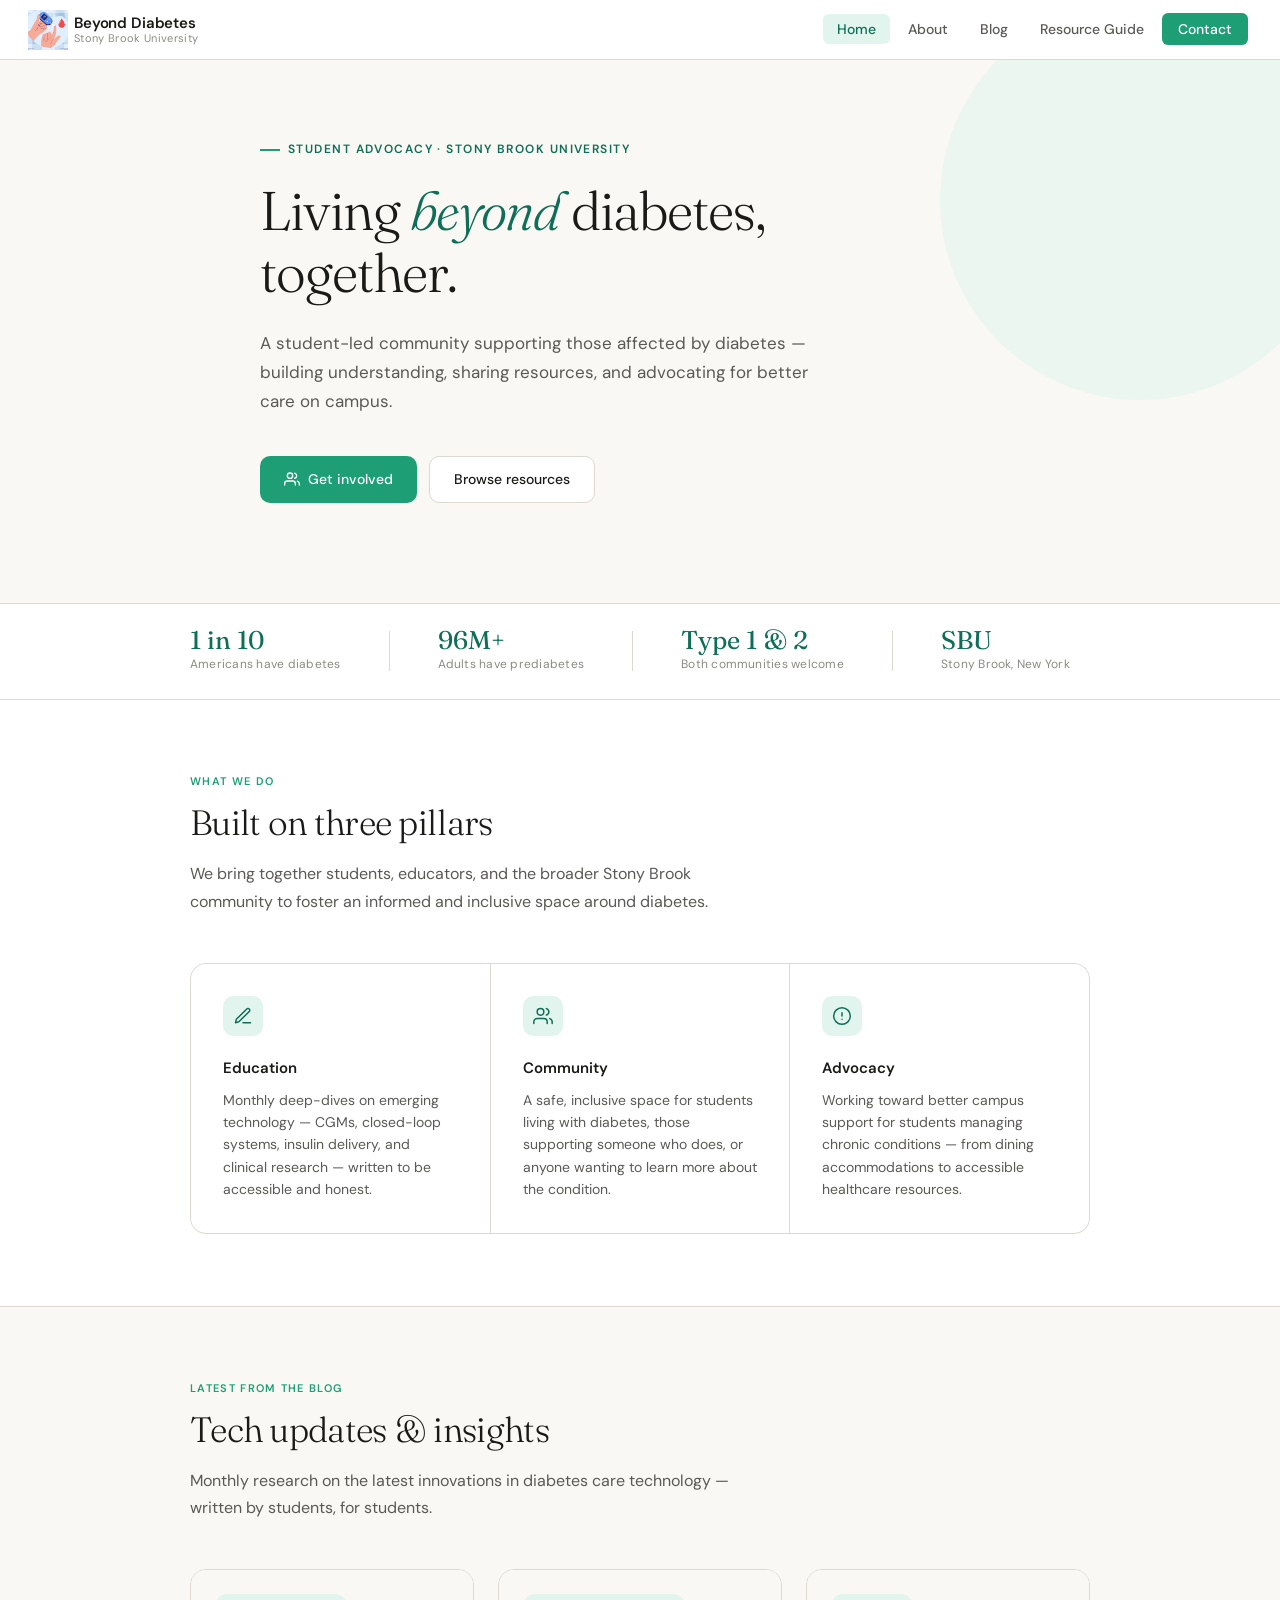
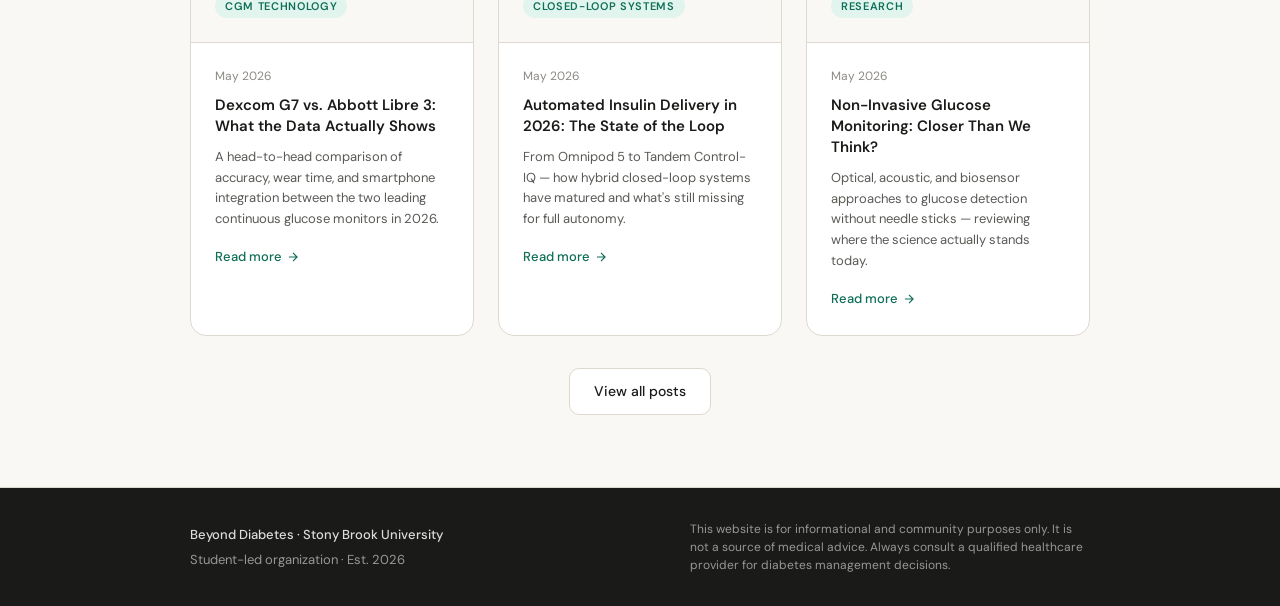
==== commit 6cc13f51: "Update index.html" ====
--- a/index.html
+++ b/index.html
@@ -4,6 +4,7 @@
 <meta charset="UTF-8">
 <meta name="viewport" content="width=device-width, initial-scale=1.0">
 <title>Beyond Diabetes at Stony Brook University</title>
+<link rel="icon" type="image/jpg" href="imagesBD/logo.jpg">
 <meta name="description" content="A student-led community at Stony Brook University supporting those affected by diabetes.">
 <link rel="preconnect" href="https://fonts.googleapis.com">
 <link rel="preconnect" href="https://fonts.gstatic.com" crossorigin>
@@ -15,7 +16,7 @@
 <nav>
   <a class="nav-brand" href="index.html">
     <div class="nav-logo">
-      <svg viewBox="0 0 24 24" xmlns="http://www.w3.org/2000/svg"><path d="M12 2C8.5 2 6 4.5 6 8c0 4 3 6 4 9h4c1-3 4-5 4-9 0-3.5-2.5-6-6-6z"/><path d="M9 21h6M10 18h4" style="fill:none;stroke:white;stroke-width:1.5;stroke-linecap:round"/></svg>
+      <img src="imagesBD/logo.jpg" alt="Beyond Diabetes logo" width="40" height="40">
     </div>
     <div class="nav-name">
       Beyond Diabetes
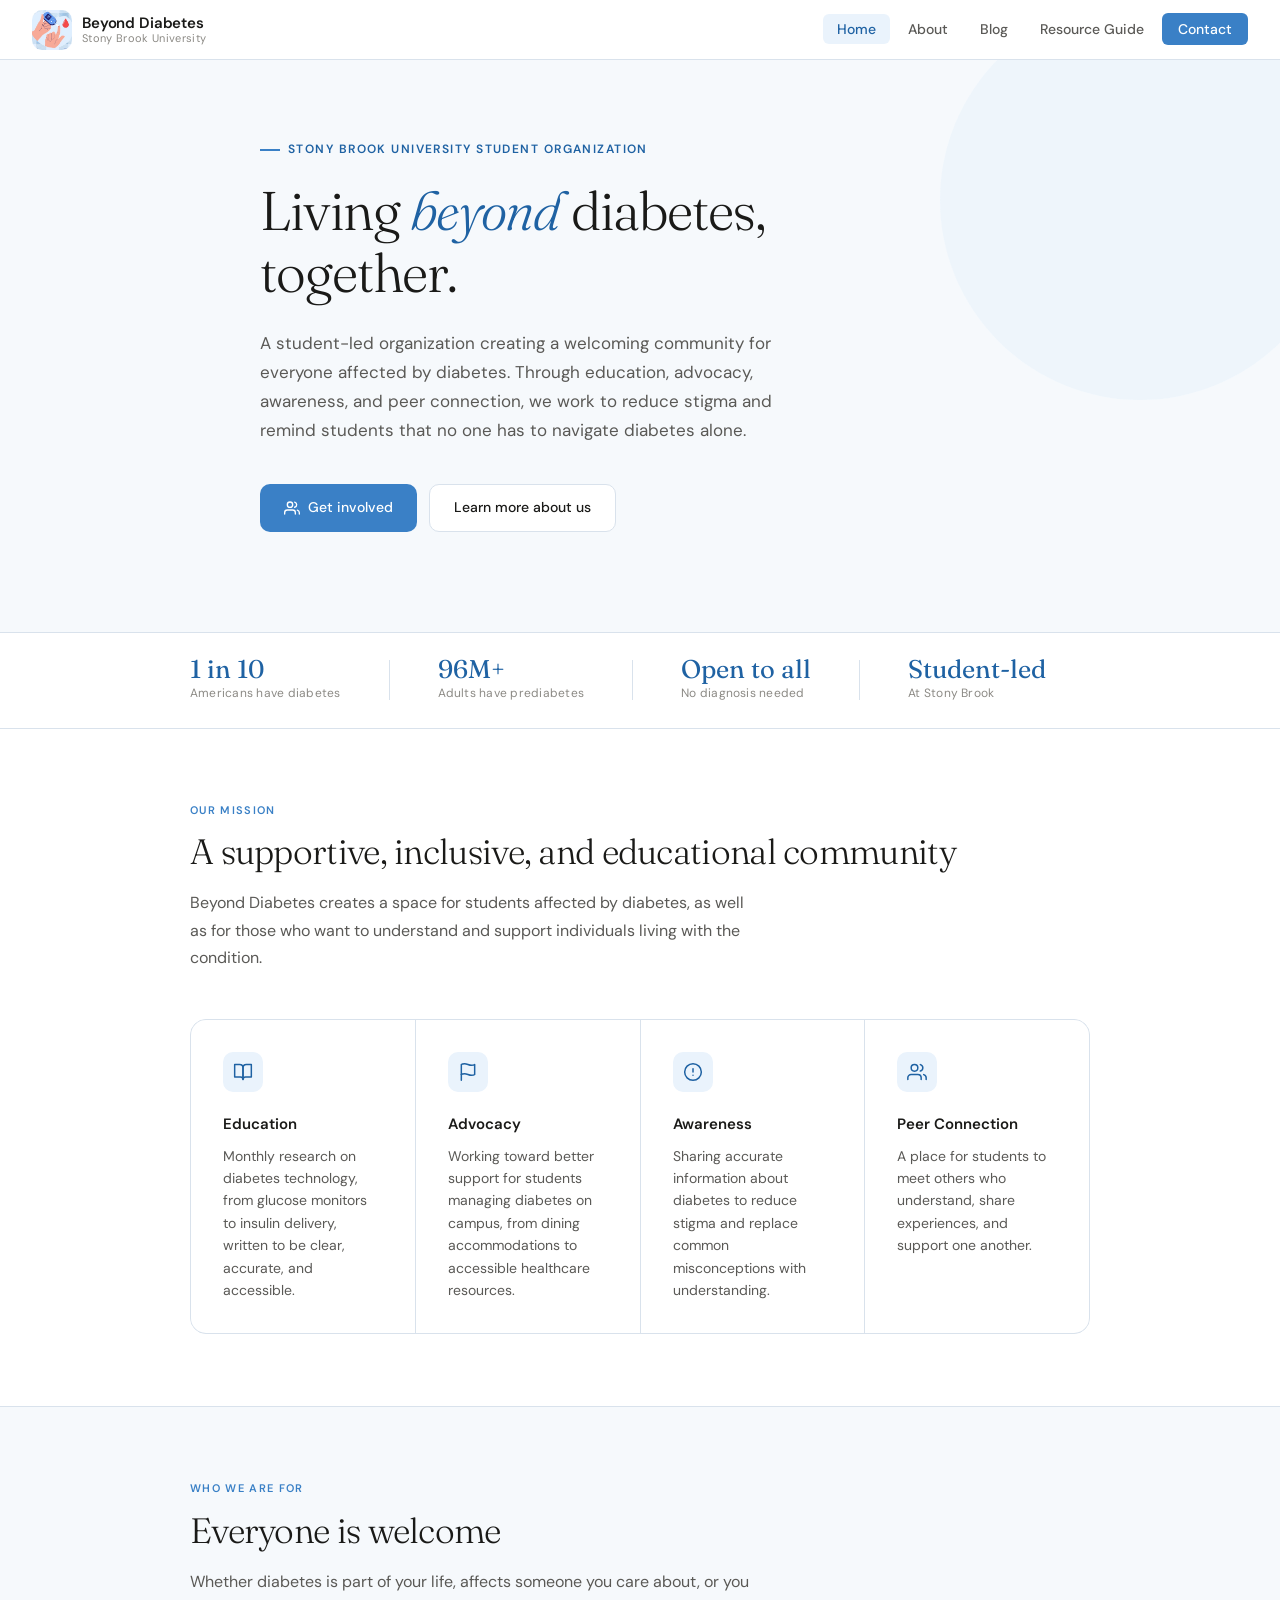
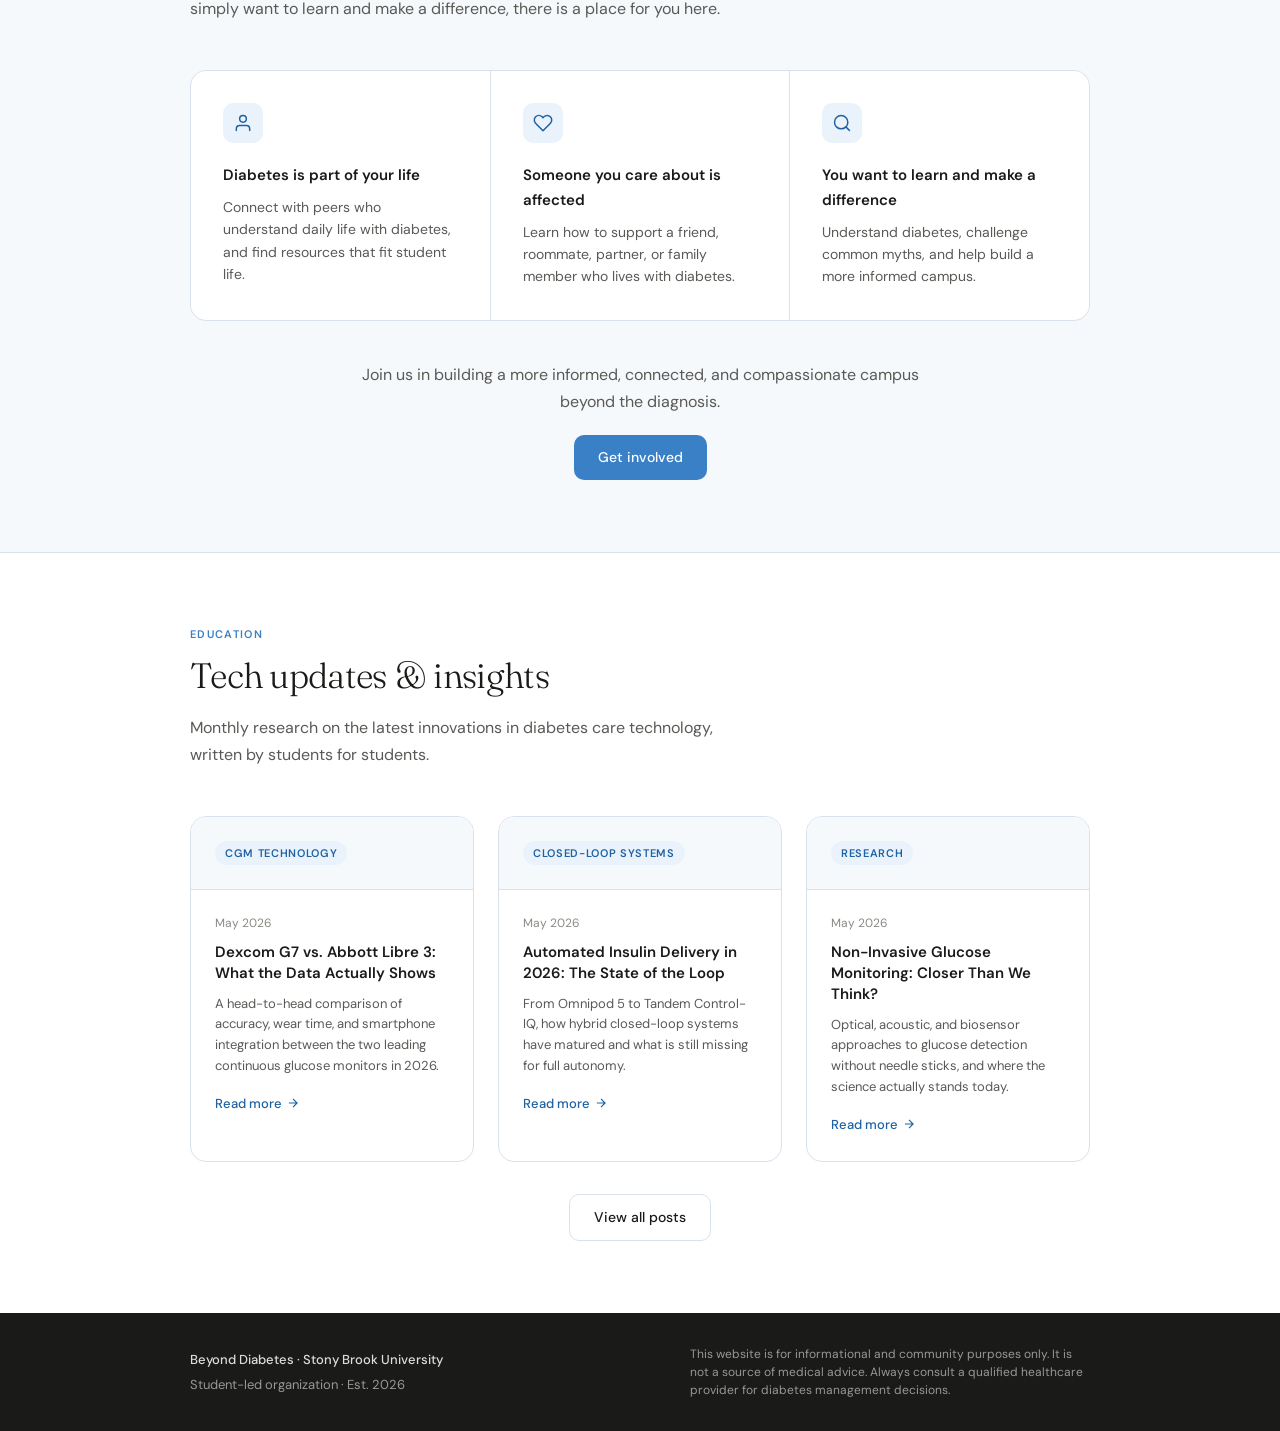
==== commit 951f7223: "Replace index" ====
--- a/index.html
+++ b/index.html
@@ -4,8 +4,8 @@
 <meta charset="UTF-8">
 <meta name="viewport" content="width=device-width, initial-scale=1.0">
 <title>Beyond Diabetes at Stony Brook University</title>
-<link rel="icon" type="image/jpg" href="imagesBD/logo.jpg">
-<meta name="description" content="A student-led community at Stony Brook University supporting those affected by diabetes.">
+<link rel="icon" type="image/jpeg" href="imagesBD/logo.jpg">
+<meta name="description" content="A student-led organization at Stony Brook University creating a welcoming community for everyone affected by diabetes.">
 <link rel="preconnect" href="https://fonts.googleapis.com">
 <link rel="preconnect" href="https://fonts.gstatic.com" crossorigin>
 <link href="https://fonts.googleapis.com/css2?family=DM+Sans:ital,opsz,wght@0,9..40,300;0,9..40,400;0,9..40,500;0,9..40,600;1,9..40,300&family=Fraunces:ital,opsz,wght@0,9..144,300;0,9..144,400;1,9..144,300&display=swap" rel="stylesheet">
@@ -35,21 +35,23 @@
   </ul>
 </nav>
 
+<!-- HERO -->
 <div class="hero">
   <div class="hero-inner">
-    <div class="hero-eyebrow">Student Advocacy · Stony Brook University</div>
+    <div class="hero-eyebrow">Stony Brook University Student Organization</div>
     <h1>Living <em>beyond</em> diabetes,<br>together.</h1>
-    <p class="hero-desc">A student-led community supporting those affected by diabetes — building understanding, sharing resources, and advocating for better care on campus.</p>
+    <p class="hero-desc">A student-led organization creating a welcoming community for everyone affected by diabetes. Through education, advocacy, awareness, and peer connection, we work to reduce stigma and remind students that no one has to navigate diabetes alone.</p>
     <div class="hero-actions">
-      <a class="btn btn-primary" href="about.html">
+      <a class="btn btn-primary" href="contact.html">
         <svg width="16" height="16" viewBox="0 0 24 24" fill="none" stroke="currentColor" stroke-width="2" stroke-linecap="round" stroke-linejoin="round"><path d="M17 21v-2a4 4 0 0 0-4-4H5a4 4 0 0 0-4 4v2"/><circle cx="9" cy="7" r="4"/><path d="M23 21v-2a4 4 0 0 0-3-3.87"/><path d="M16 3.13a4 4 0 0 1 0 7.75"/></svg>
         Get involved
       </a>
-      <a class="btn btn-secondary" href="resources.html">Browse resources</a>
+      <a class="btn btn-secondary" href="about.html">Learn more about us</a>
     </div>
   </div>
 </div>
 
+<!-- STATS BAR -->
 <div class="stats-bar">
   <div class="stats-inner">
     <div class="stat-item">
@@ -63,54 +65,101 @@
     </div>
     <div class="stats-divider"></div>
     <div class="stat-item">
-      <div class="stat-num">Type 1 &amp; 2</div>
-      <div class="stat-label">Both communities welcome</div>
+      <div class="stat-num">Open to all</div>
+      <div class="stat-label">No diagnosis needed</div>
     </div>
     <div class="stats-divider"></div>
     <div class="stat-item">
-      <div class="stat-num">SBU</div>
-      <div class="stat-label">Stony Brook, New York</div>
+      <div class="stat-num">Student-led</div>
+      <div class="stat-label">At Stony Brook</div>
     </div>
   </div>
 </div>
 
+<!-- MISSION -->
 <section>
   <div class="section-inner">
-    <div class="section-label">What we do</div>
-    <h2 class="section-title">Built on three pillars</h2>
-    <p class="section-desc">We bring together students, educators, and the broader Stony Brook community to foster an informed and inclusive space around diabetes.</p>
-
-    <div class="pillars-grid">
-      <div class="pillar-card">
-        <div class="pillar-icon">
-          <svg viewBox="0 0 24 24"><path d="M12 20h9"/><path d="M16.5 3.5a2.121 2.121 0 013 3L7 19l-4 1 1-4L16.5 3.5z"/></svg>
+    <div class="section-label">Our mission</div>
+    <h2 class="section-title">A supportive, inclusive, and educational community</h2>
+    <p class="section-desc">Beyond Diabetes creates a space for students affected by diabetes, as well as for those who want to understand and support individuals living with the condition.</p>
+
+    <div class="pillars-grid" style="grid-template-columns: repeat(auto-fit, minmax(200px, 1fr));">
+      <div class="pillar-card">
+        <div class="pillar-icon">
+          <svg viewBox="0 0 24 24"><path d="M2 3h6a4 4 0 0 1 4 4v14a3 3 0 0 0-3-3H2z"/><path d="M22 3h-6a4 4 0 0 0-4 4v14a3 3 0 0 1 3-3h7z"/></svg>
         </div>
         <div class="pillar-title">Education</div>
-        <div class="pillar-desc">Monthly deep-dives on emerging technology — CGMs, closed-loop systems, insulin delivery, and clinical research — written to be accessible and honest.</div>
+        <div class="pillar-desc">Monthly research on diabetes technology, from glucose monitors to insulin delivery, written to be clear, accurate, and accessible.</div>
+      </div>
+      <div class="pillar-card">
+        <div class="pillar-icon">
+          <svg viewBox="0 0 24 24"><path d="M4 15s1-1 4-1 5 2 8 2 4-1 4-1V3s-1 1-4 1-5-2-8-2-4 1-4 1z"/><line x1="4" y1="22" x2="4" y2="15"/></svg>
+        </div>
+        <div class="pillar-title">Advocacy</div>
+        <div class="pillar-desc">Working toward better support for students managing diabetes on campus, from dining accommodations to accessible healthcare resources.</div>
+      </div>
+      <div class="pillar-card">
+        <div class="pillar-icon">
+          <svg viewBox="0 0 24 24"><circle cx="12" cy="12" r="10"/><line x1="12" y1="8" x2="12" y2="12"/><line x1="12" y1="16" x2="12.01" y2="16"/></svg>
+        </div>
+        <div class="pillar-title">Awareness</div>
+        <div class="pillar-desc">Sharing accurate information about diabetes to reduce stigma and replace common misconceptions with understanding.</div>
       </div>
       <div class="pillar-card">
         <div class="pillar-icon">
           <svg viewBox="0 0 24 24"><path d="M17 21v-2a4 4 0 0 0-4-4H5a4 4 0 0 0-4 4v2"/><circle cx="9" cy="7" r="4"/><path d="M23 21v-2a4 4 0 0 0-3-3.87"/><path d="M16 3.13a4 4 0 0 1 0 7.75"/></svg>
         </div>
-        <div class="pillar-title">Community</div>
-        <div class="pillar-desc">A safe, inclusive space for students living with diabetes, those supporting someone who does, or anyone wanting to learn more about the condition.</div>
-      </div>
-      <div class="pillar-card">
-        <div class="pillar-icon">
-          <svg viewBox="0 0 24 24"><circle cx="12" cy="12" r="10"/><line x1="12" y1="8" x2="12" y2="12"/><line x1="12" y1="16" x2="12.01" y2="16"/></svg>
-        </div>
-        <div class="pillar-title">Advocacy</div>
-        <div class="pillar-desc">Working toward better campus support for students managing chronic conditions — from dining accommodations to accessible healthcare resources.</div>
+        <div class="pillar-title">Peer Connection</div>
+        <div class="pillar-desc">A place for students to meet others who understand, share experiences, and support one another.</div>
       </div>
     </div>
   </div>
 </section>
 
+<!-- WHO WE ARE FOR -->
 <section class="section-alt">
   <div class="section-inner">
-    <div class="section-label">Latest from the blog</div>
+    <div class="section-label">Who we are for</div>
+    <h2 class="section-title">Everyone is welcome</h2>
+    <p class="section-desc">Whether diabetes is part of your life, affects someone you care about, or you simply want to learn and make a difference, there is a place for you here.</p>
+
+    <div class="pillars-grid">
+      <div class="pillar-card">
+        <div class="pillar-icon">
+          <svg viewBox="0 0 24 24"><path d="M20 21v-2a4 4 0 0 0-4-4H8a4 4 0 0 0-4 4v2"/><circle cx="12" cy="7" r="4"/></svg>
+        </div>
+        <div class="pillar-title">Diabetes is part of your life</div>
+        <div class="pillar-desc">Connect with peers who understand daily life with diabetes, and find resources that fit student life.</div>
+      </div>
+      <div class="pillar-card">
+        <div class="pillar-icon">
+          <svg viewBox="0 0 24 24"><path d="M20.84 4.61a5.5 5.5 0 0 0-7.78 0L12 5.67l-1.06-1.06a5.5 5.5 0 0 0-7.78 7.78l1.06 1.06L12 21.23l7.78-7.78 1.06-1.06a5.5 5.5 0 0 0 0-7.78z"/></svg>
+        </div>
+        <div class="pillar-title">Someone you care about is affected</div>
+        <div class="pillar-desc">Learn how to support a friend, roommate, partner, or family member who lives with diabetes.</div>
+      </div>
+      <div class="pillar-card">
+        <div class="pillar-icon">
+          <svg viewBox="0 0 24 24"><circle cx="11" cy="11" r="8"/><line x1="21" y1="21" x2="16.65" y2="16.65"/></svg>
+        </div>
+        <div class="pillar-title">You want to learn and make a difference</div>
+        <div class="pillar-desc">Understand diabetes, challenge common myths, and help build a more informed campus.</div>
+      </div>
+    </div>
+
+    <div style="margin-top: 2.5rem; text-align: center;">
+      <p style="font-size: 16px; color: var(--text-secondary); max-width: 560px; margin: 0 auto 1.25rem; line-height: 1.7;">Join us in building a more informed, connected, and compassionate campus beyond the diagnosis.</p>
+      <a class="btn btn-primary" href="contact.html">Get involved</a>
+    </div>
+  </div>
+</section>
+
+<!-- BLOG -->
+<section>
+  <div class="section-inner">
+    <div class="section-label">Education</div>
     <h2 class="section-title">Tech updates &amp; insights</h2>
-    <p class="section-desc">Monthly research on the latest innovations in diabetes care technology — written by students, for students.</p>
+    <p class="section-desc">Monthly research on the latest innovations in diabetes care technology, written by students for students.</p>
 
     <div class="blog-grid">
         <a class="blog-card" href="posts/dexcom-vs-libre.html">
@@ -127,7 +176,7 @@
             <div class="blog-card-body">
               <div class="blog-date">May 2026</div>
               <div class="blog-title">Automated Insulin Delivery in 2026: The State of the Loop</div>
-              <div class="blog-excerpt">From Omnipod 5 to Tandem Control-IQ — how hybrid closed-loop systems have matured and what's still missing for full autonomy.</div>
+              <div class="blog-excerpt">From Omnipod 5 to Tandem Control-IQ, how hybrid closed-loop systems have matured and what is still missing for full autonomy.</div>
               <div class="blog-read-more">Read more <svg viewBox="0 0 24 24"><path d="M5 12h14M12 5l7 7-7 7"/></svg></div>
             </div>
           </a>
@@ -136,7 +185,7 @@
             <div class="blog-card-body">
               <div class="blog-date">May 2026</div>
               <div class="blog-title">Non-Invasive Glucose Monitoring: Closer Than We Think?</div>
-              <div class="blog-excerpt">Optical, acoustic, and biosensor approaches to glucose detection without needle sticks — reviewing where the science actually stands today.</div>
+              <div class="blog-excerpt">Optical, acoustic, and biosensor approaches to glucose detection without needle sticks, and where the science actually stands today.</div>
               <div class="blog-read-more">Read more <svg viewBox="0 0 24 24"><path d="M5 12h14M12 5l7 7-7 7"/></svg></div>
             </div>
           </a>
--- a/style.css
+++ b/style.css
@@ -6,19 +6,19 @@
 *, *::before, *::after { box-sizing: border-box; margin: 0; padding: 0; }
 
 :root {
-  --teal-50: #E1F5EE;
-  --teal-100: #9FE1CB;
-  --teal-200: #5DCAA5;
-  --teal-400: #1D9E75;
-  --teal-600: #0F6E56;
-  --teal-800: #085041;
-  --teal-900: #04342C;
-
-  --sand-50: #FAF8F4;
-  --sand-100: #F0EDE7;
-  --sand-200: #DDD9D0;
-  --sand-400: #B0A99C;
-  --sand-700: #6B6660;
+   --teal-50:  #EAF3FC;   /* very light blue: backgrounds, tags, hero circle */
+   --teal-100: #C7DFF5;   /* light blue borders */
+   --teal-200: #9CC6EC;   /* hover borders */
+   --teal-400: #3A80C6;   /* main accent: buttons, Contact link */
+   --teal-600: #1F62A3;   /* blue text and button hover */
+   --teal-800: #164A7A;   /* dark blue text on light boxes */
+   --teal-900: #0E3257;
+
+   --sand-50:  #F6F9FC;
+   --sand-100: #EDF2F7;
+   --sand-200: #D9E2EC;
+   --sand-400: #A3B1C2;
+   --sand-700: #5E6B7B;
 
   --text-primary: #1A1A18;
   --text-secondary: #5A5956;
@@ -64,16 +64,14 @@
 }
 
 .nav-logo {
-  width: 32px;
-  height: 32px;
-  background: var(--teal-400);
-  border-radius: 8px;
-  display: flex;
-  align-items: center;
-  justify-content: center;
-}
-
-.nav-logo svg { width: 18px; height: 18px; fill: white; }
+  width: 40px;
+  height: 40px;
+  border-radius: 10px;
+  overflow: hidden;
+  flex-shrink: 0;
+}
+
+.nav-logo img { display: block; width: 100%; height: 100%; object-fit: cover; }
 
 .nav-name {
   font-size: 15px;
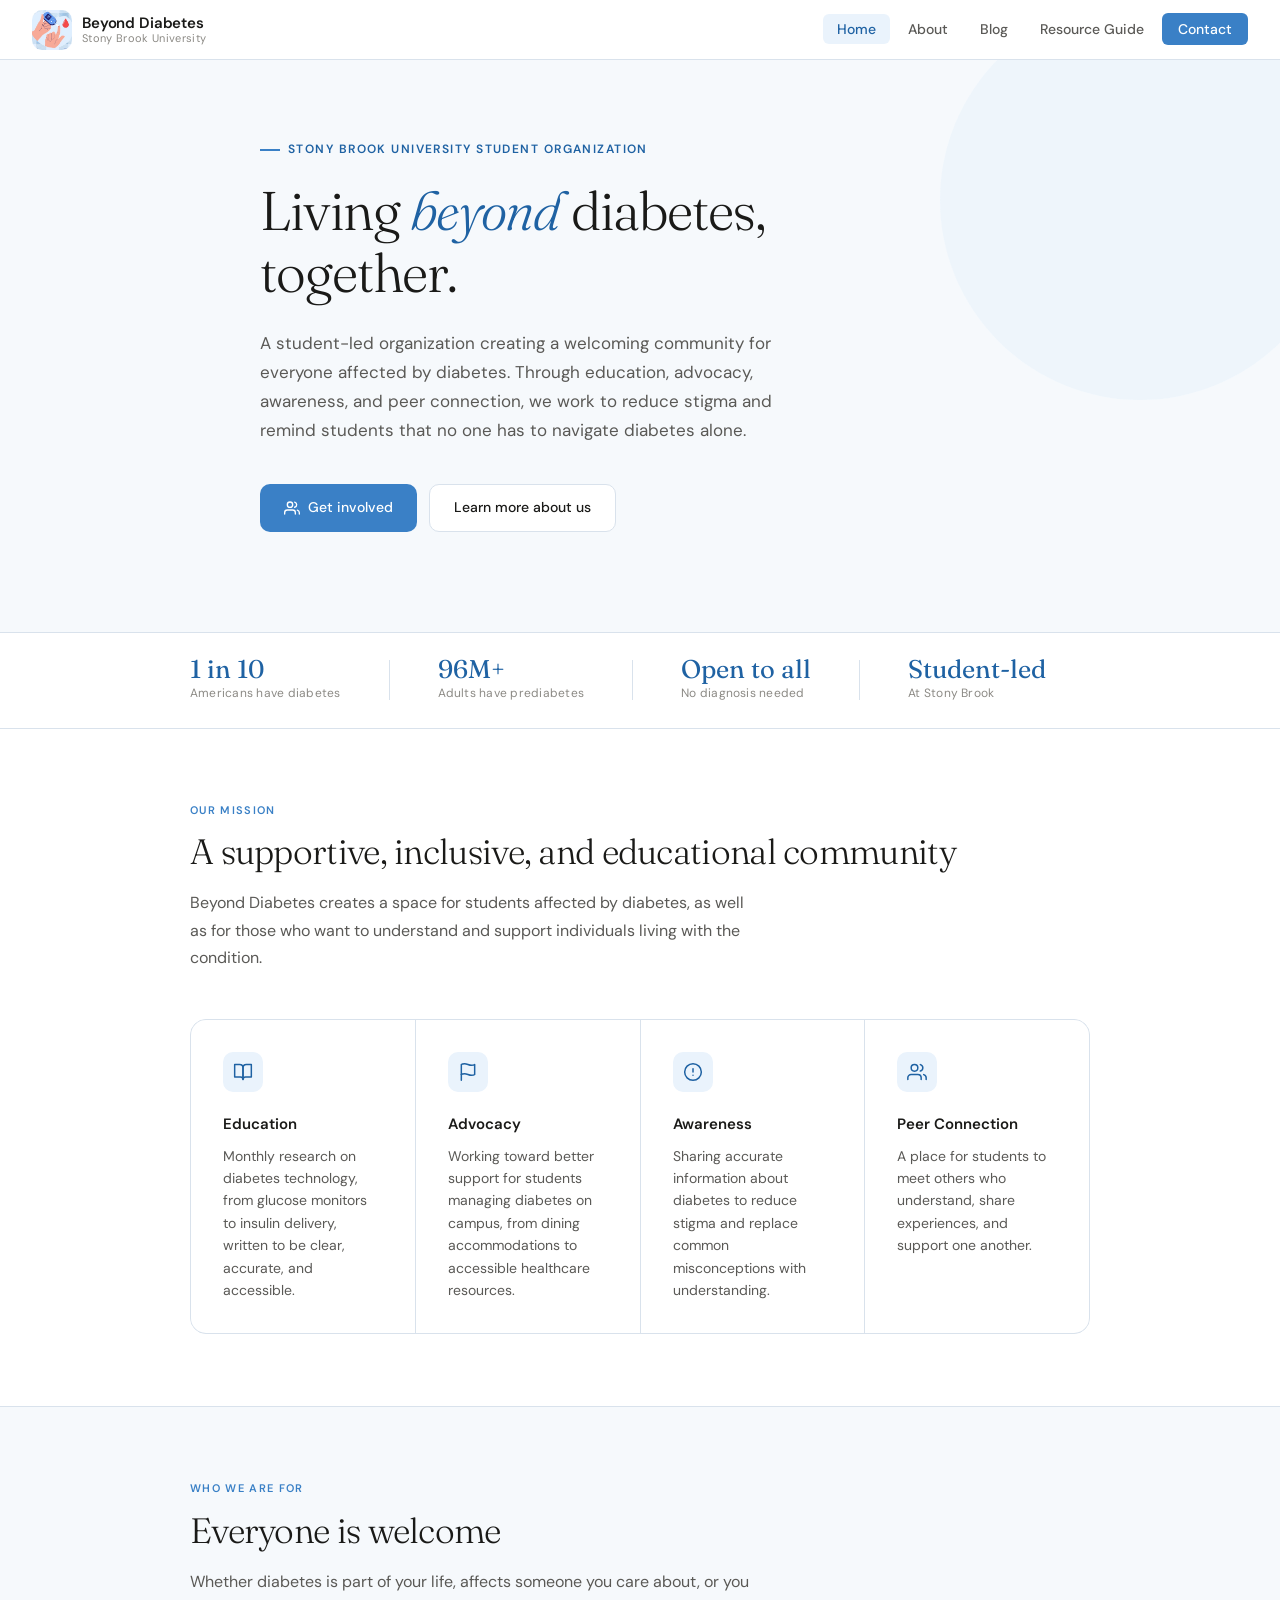
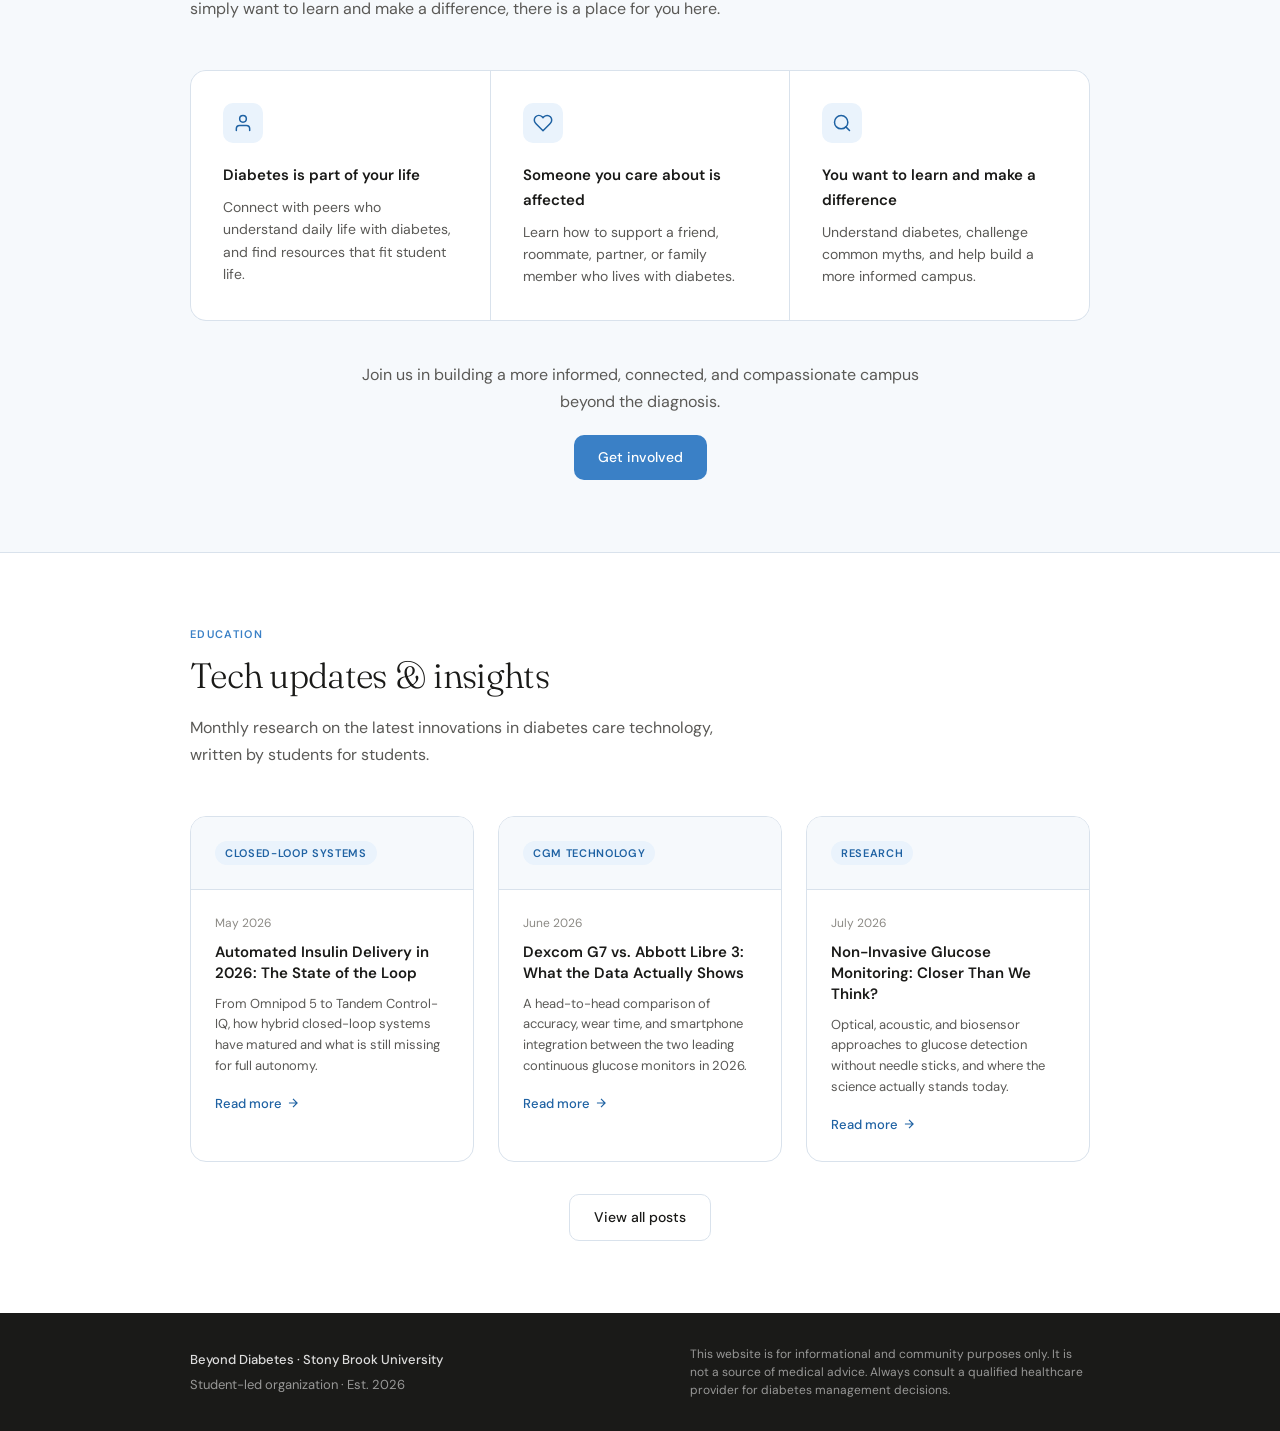
==== commit 6d89eb09: "Update index.html" ====
--- a/index.html
+++ b/index.html
@@ -4,7 +4,7 @@
 <meta charset="UTF-8">
 <meta name="viewport" content="width=device-width, initial-scale=1.0">
 <title>Beyond Diabetes at Stony Brook University</title>
-<link rel="icon" type="image/jpeg" href="imagesBD/logo.jpg">
+<link rel="icon" type="image/jpg" href="imagesBD/logo.jpg">
 <meta name="description" content="A student-led organization at Stony Brook University creating a welcoming community for everyone affected by diabetes.">
 <link rel="preconnect" href="https://fonts.googleapis.com">
 <link rel="preconnect" href="https://fonts.gstatic.com" crossorigin>
@@ -162,15 +162,7 @@
     <p class="section-desc">Monthly research on the latest innovations in diabetes care technology, written by students for students.</p>
 
     <div class="blog-grid">
-        <a class="blog-card" href="posts/dexcom-vs-libre.html">
-            <div class="blog-card-header"><span class="blog-tag">CGM Technology</span></div>
-            <div class="blog-card-body">
-              <div class="blog-date">May 2026</div>
-              <div class="blog-title">Dexcom G7 vs. Abbott Libre 3: What the Data Actually Shows</div>
-              <div class="blog-excerpt">A head-to-head comparison of accuracy, wear time, and smartphone integration between the two leading continuous glucose monitors in 2026.</div>
-              <div class="blog-read-more">Read more <svg viewBox="0 0 24 24"><path d="M5 12h14M12 5l7 7-7 7"/></svg></div>
-            </div>
-          </a>
+
         <a class="blog-card" href="posts/automated-insulin-delivery.html">
             <div class="blog-card-header"><span class="blog-tag">Closed-Loop Systems</span></div>
             <div class="blog-card-body">
@@ -180,10 +172,21 @@
               <div class="blog-read-more">Read more <svg viewBox="0 0 24 24"><path d="M5 12h14M12 5l7 7-7 7"/></svg></div>
             </div>
           </a>
+
+        <a class="blog-card" href="posts/dexcom-vs-libre.html">
+            <div class="blog-card-header"><span class="blog-tag">CGM Technology</span></div>
+            <div class="blog-card-body">
+              <div class="blog-date">June 2026</div>
+              <div class="blog-title">Dexcom G7 vs. Abbott Libre 3: What the Data Actually Shows</div>
+              <div class="blog-excerpt">A head-to-head comparison of accuracy, wear time, and smartphone integration between the two leading continuous glucose monitors in 2026.</div>
+              <div class="blog-read-more">Read more <svg viewBox="0 0 24 24"><path d="M5 12h14M12 5l7 7-7 7"/></svg></div>
+            </div>
+          </a>
+      
         <a class="blog-card" href="posts/non-invasive-glucose-monitoring.html">
             <div class="blog-card-header"><span class="blog-tag">Research</span></div>
             <div class="blog-card-body">
-              <div class="blog-date">May 2026</div>
+              <div class="blog-date">July 2026</div>
               <div class="blog-title">Non-Invasive Glucose Monitoring: Closer Than We Think?</div>
               <div class="blog-excerpt">Optical, acoustic, and biosensor approaches to glucose detection without needle sticks, and where the science actually stands today.</div>
               <div class="blog-read-more">Read more <svg viewBox="0 0 24 24"><path d="M5 12h14M12 5l7 7-7 7"/></svg></div>
